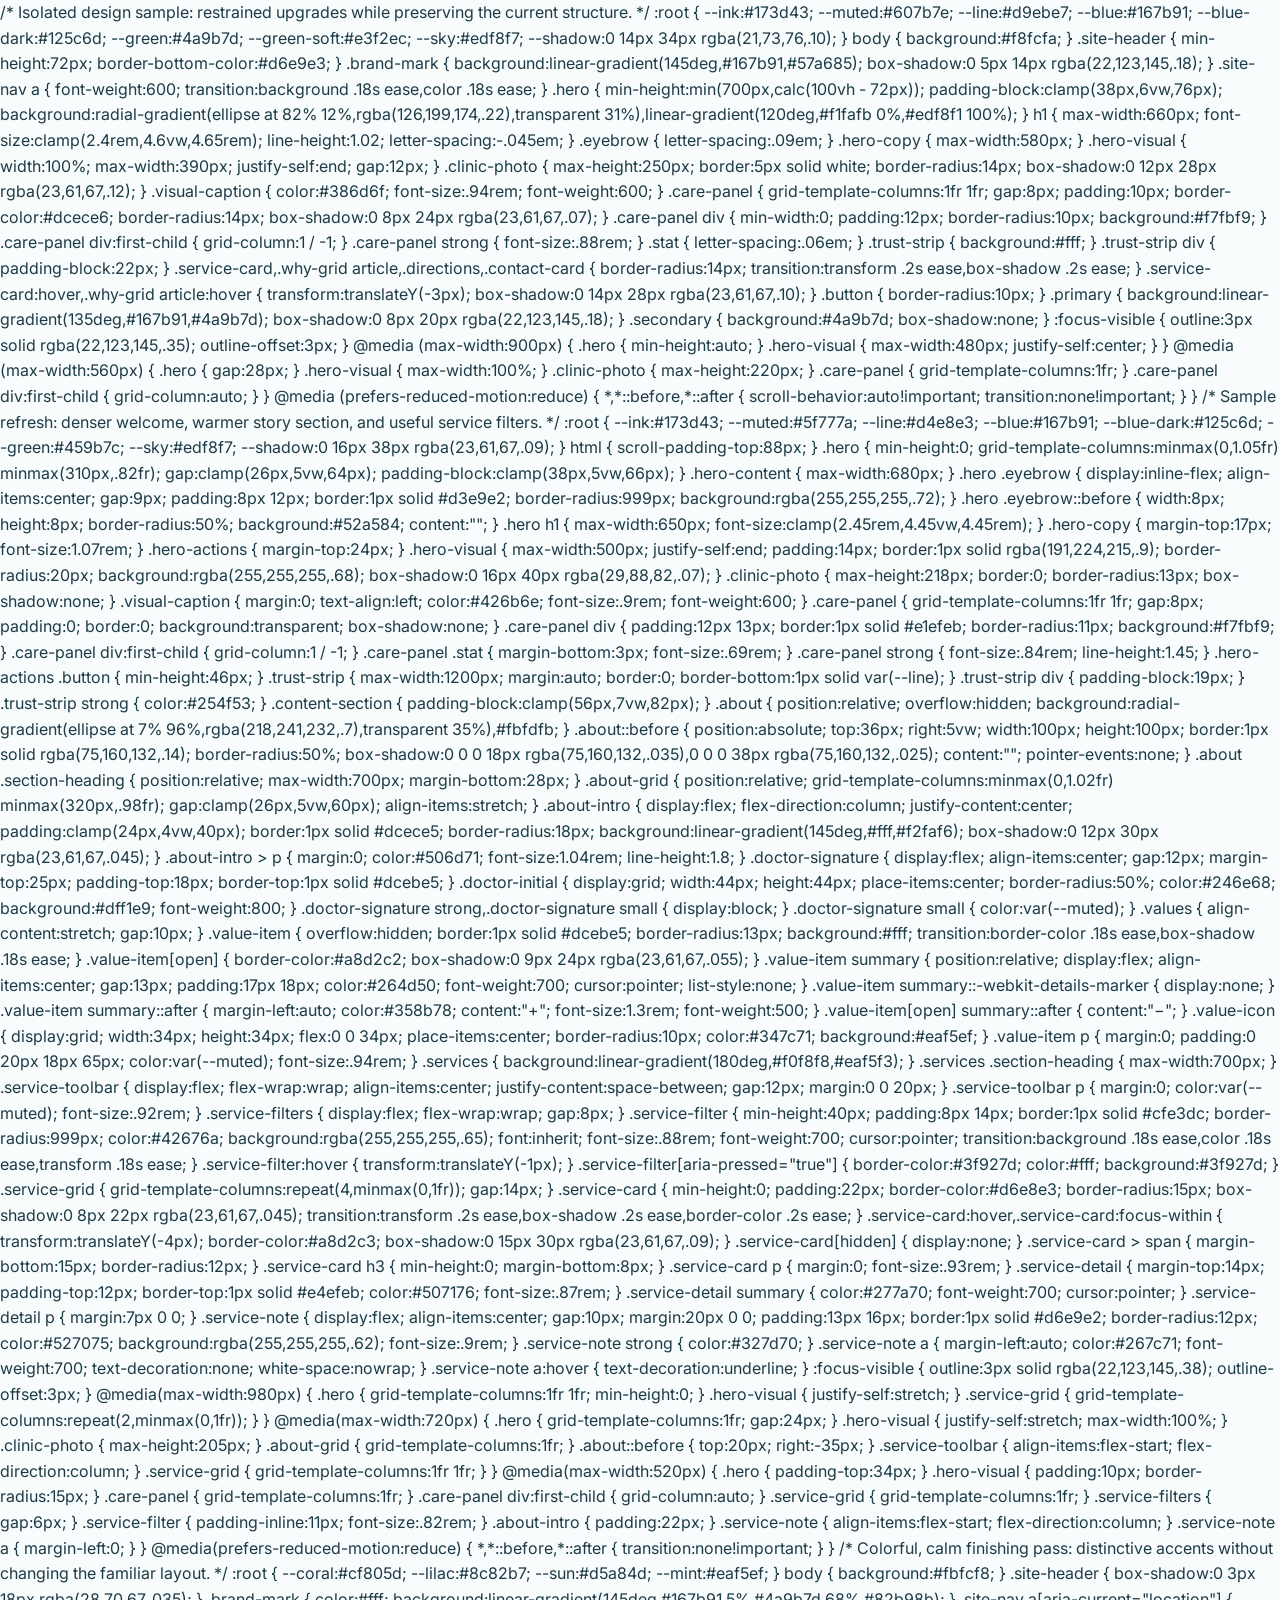
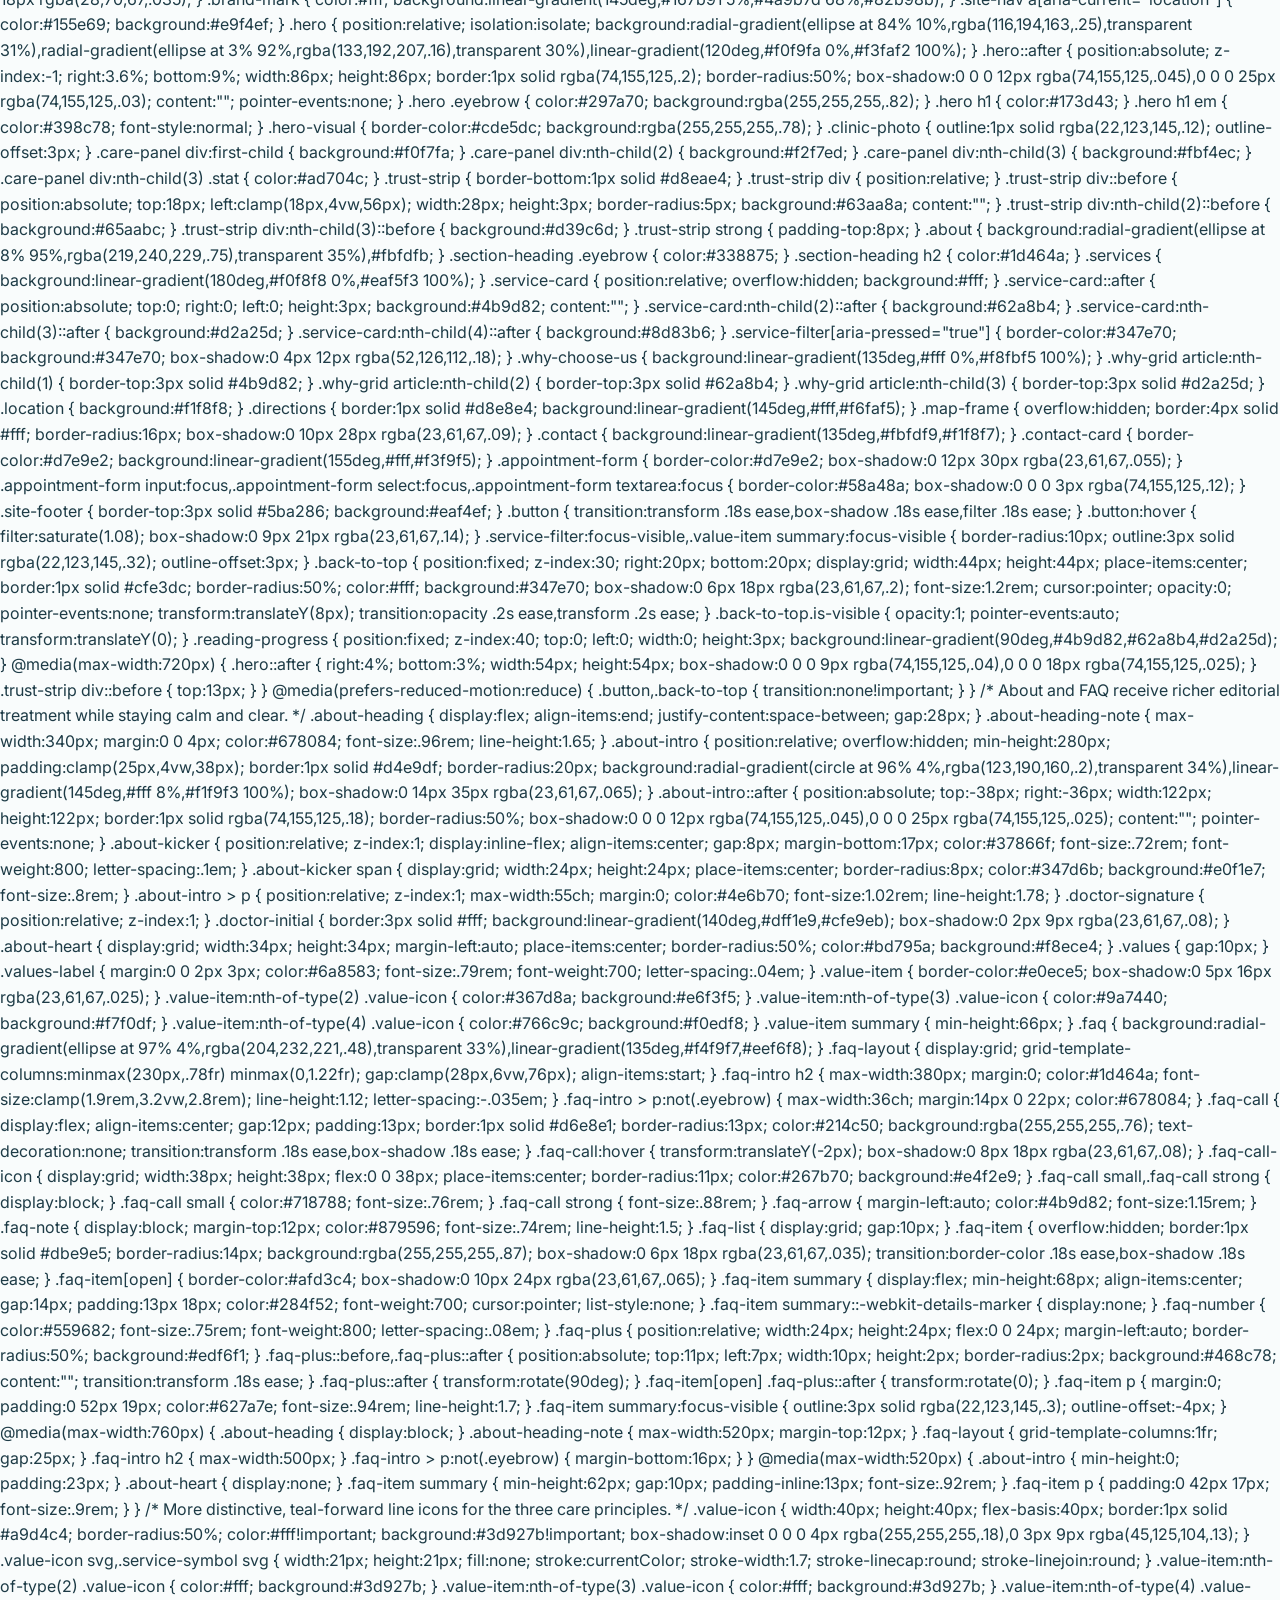
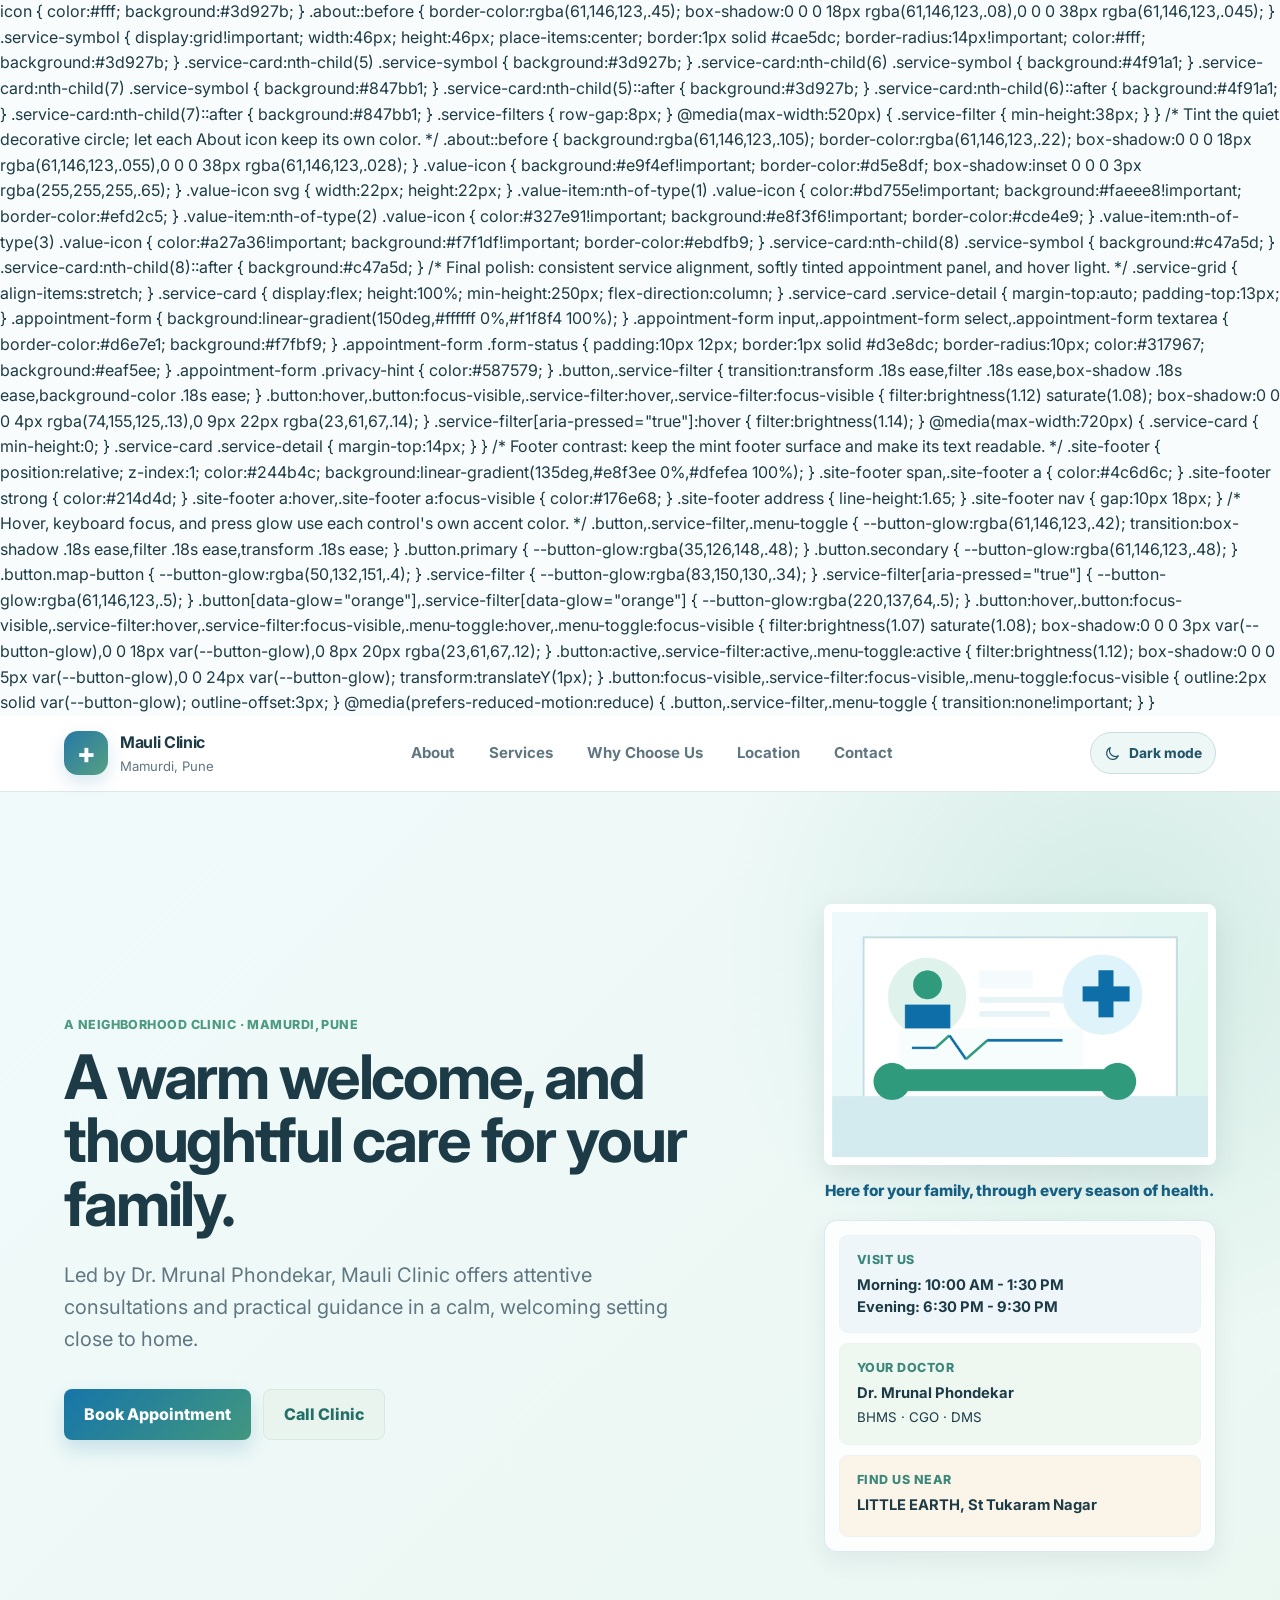
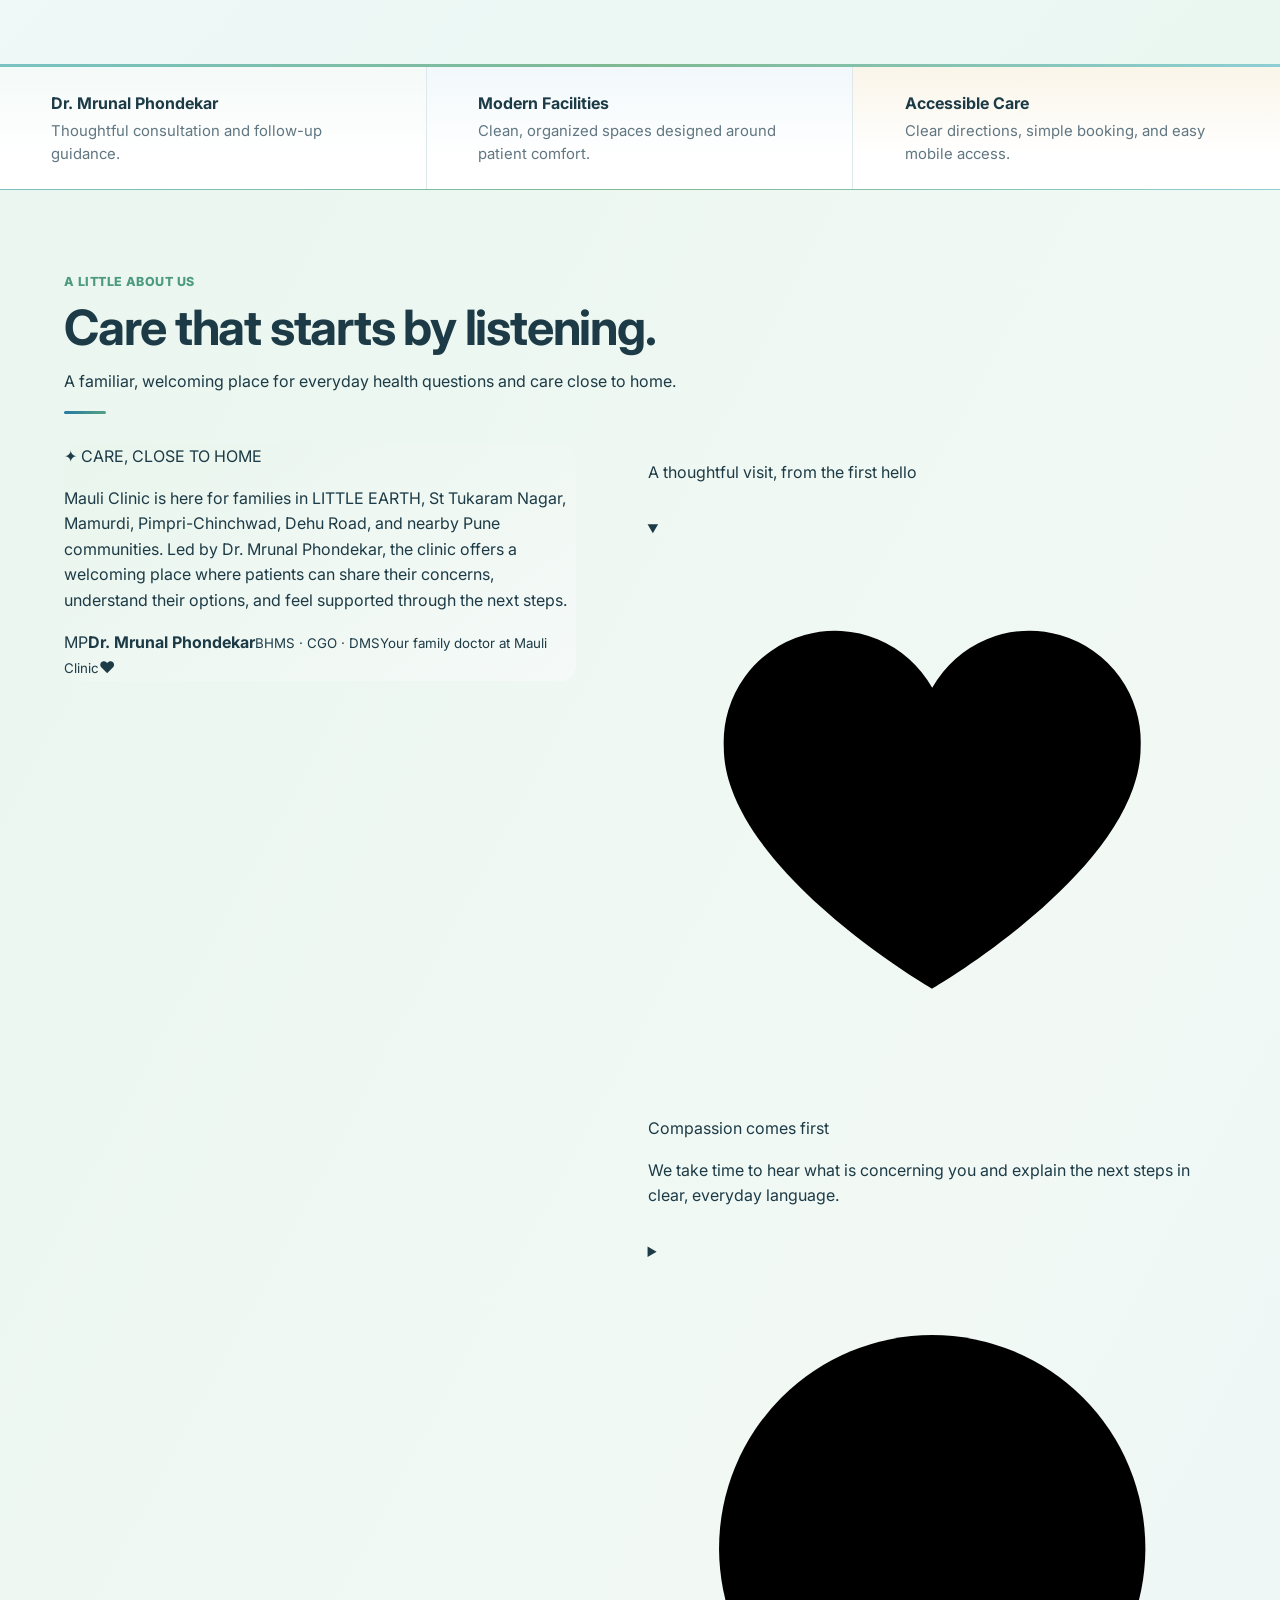
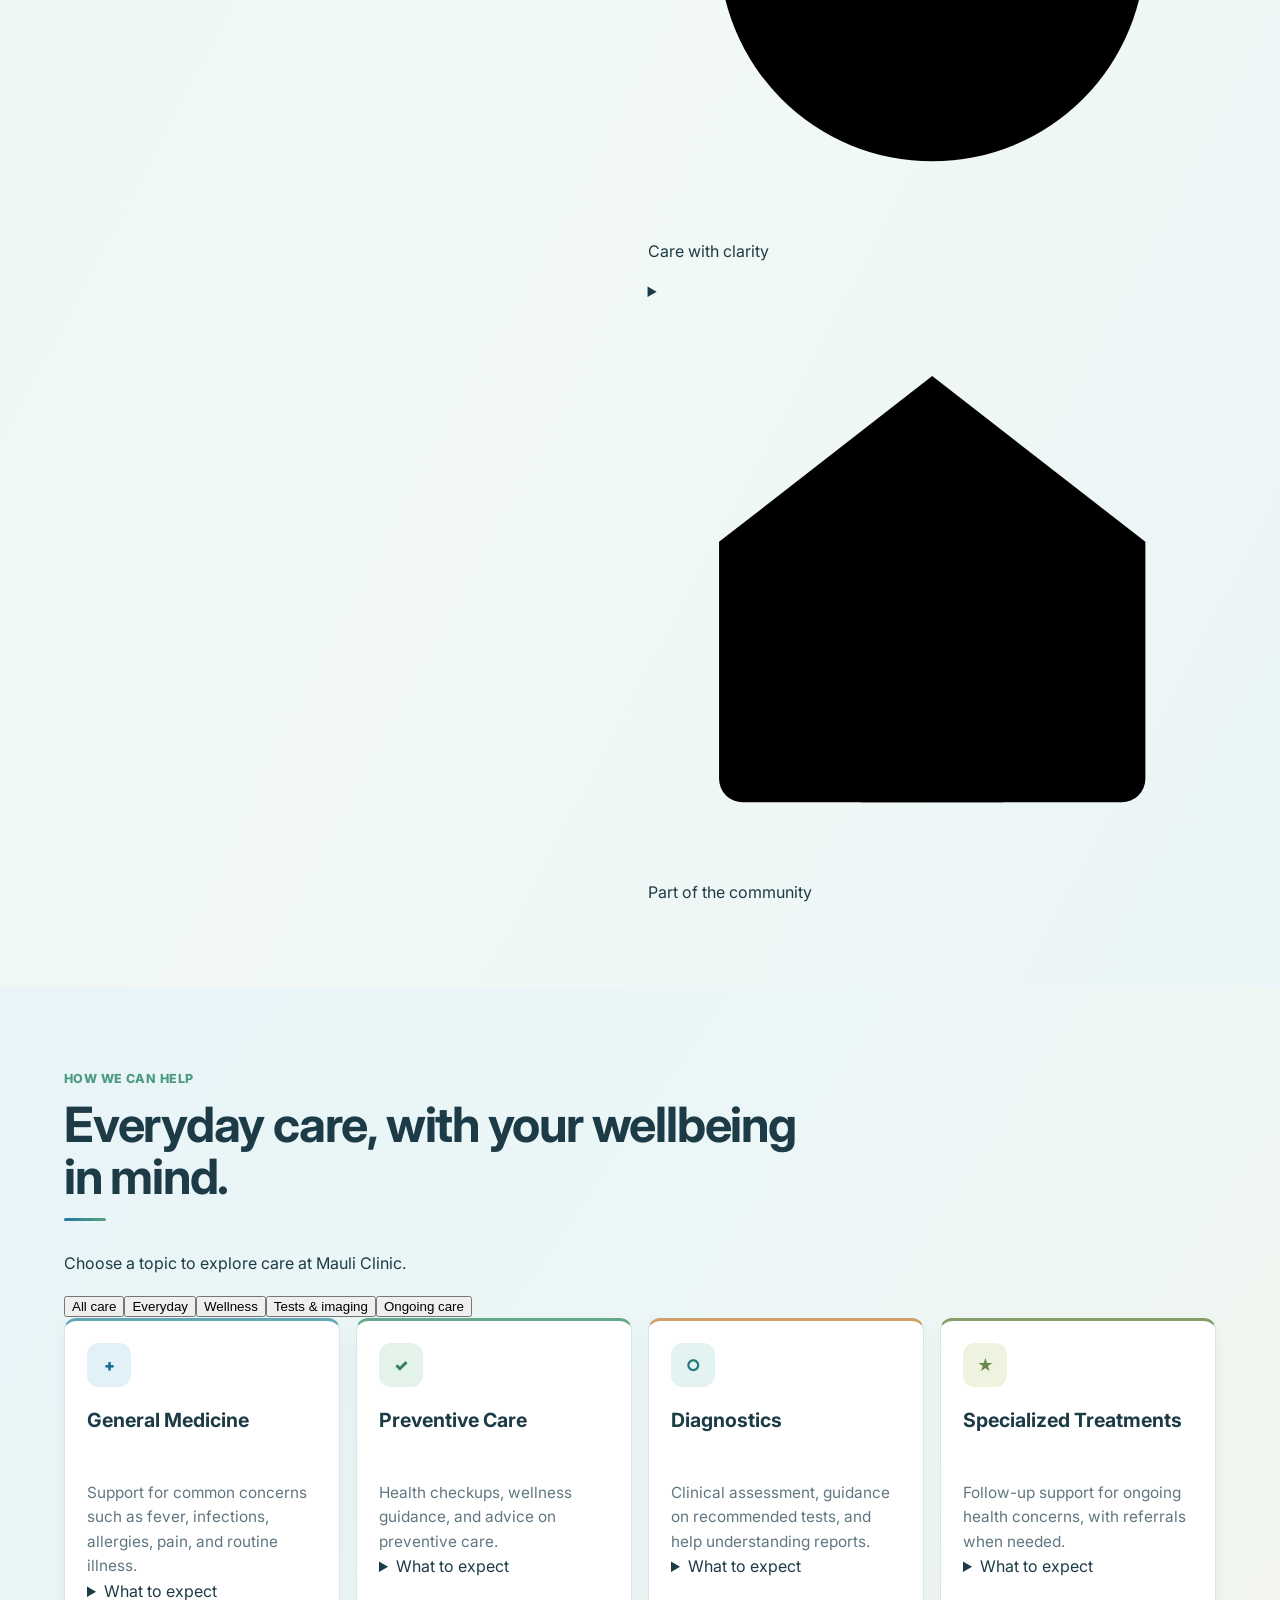
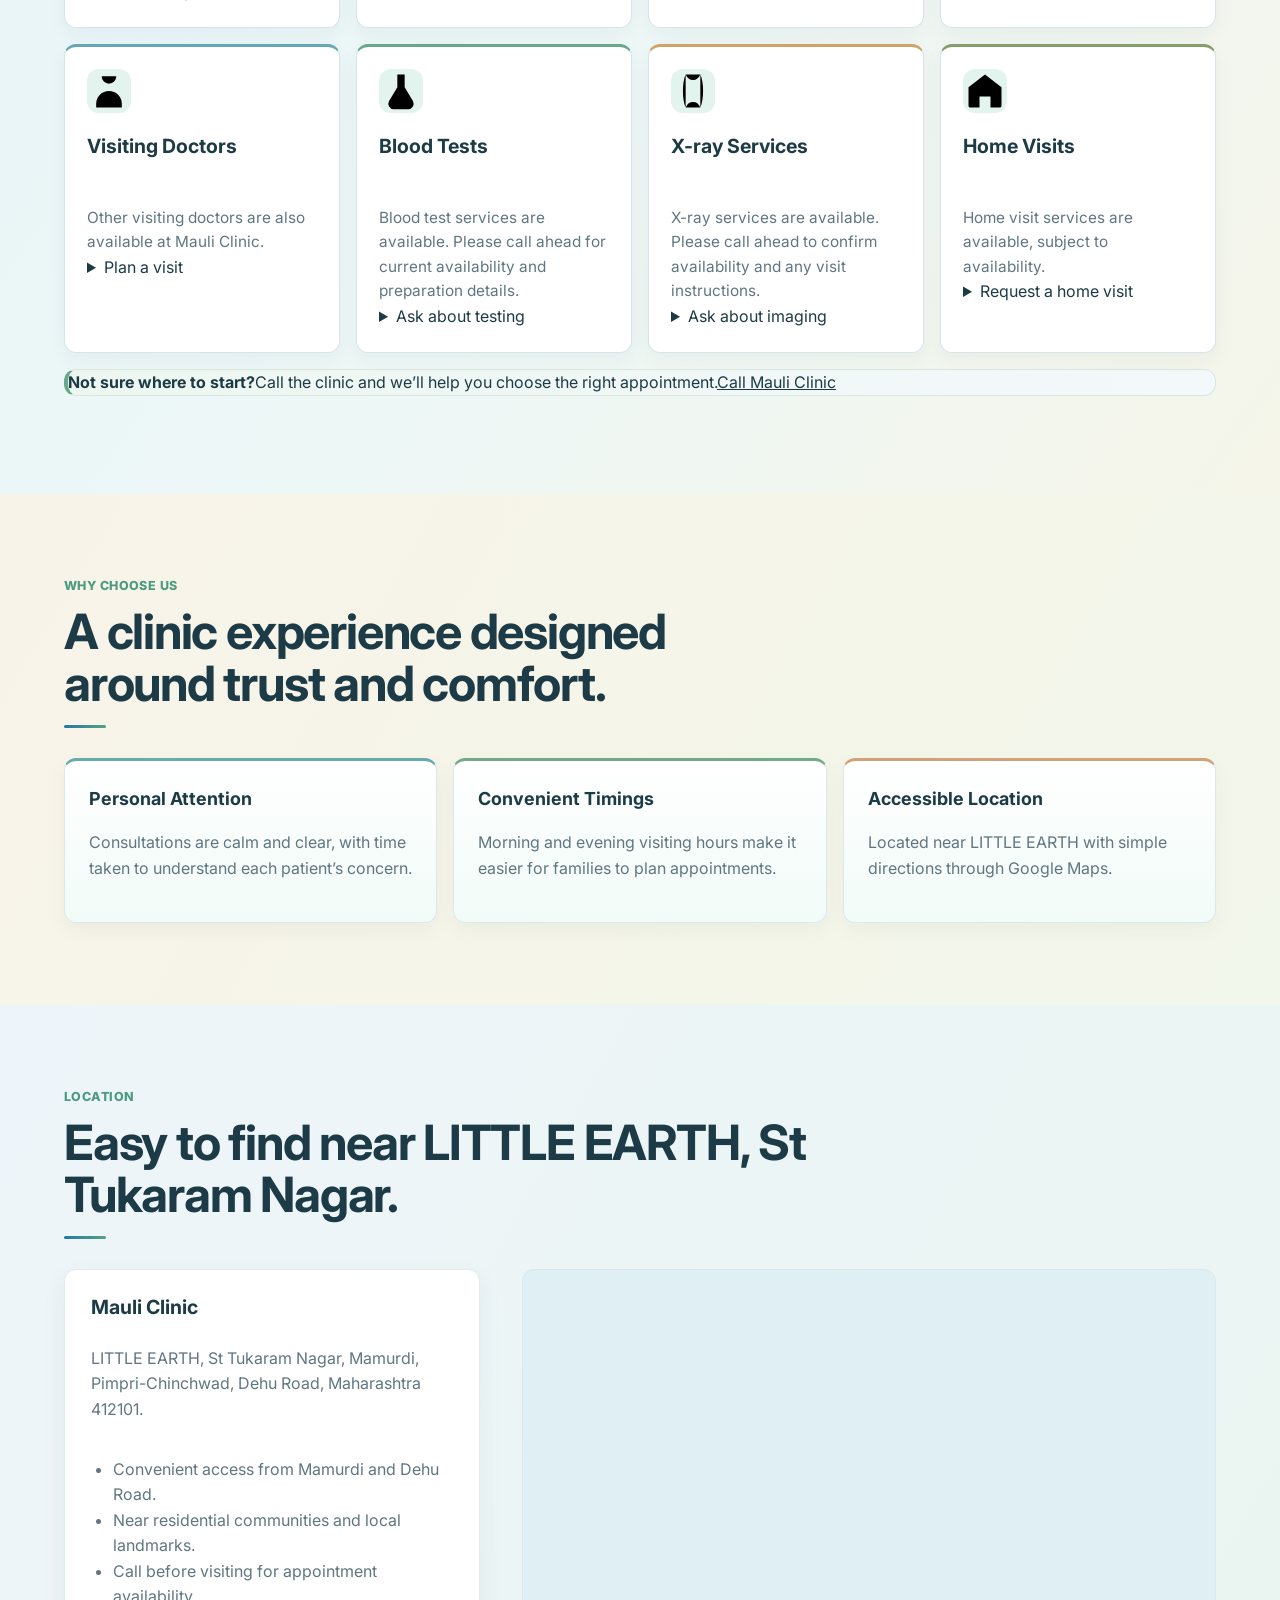
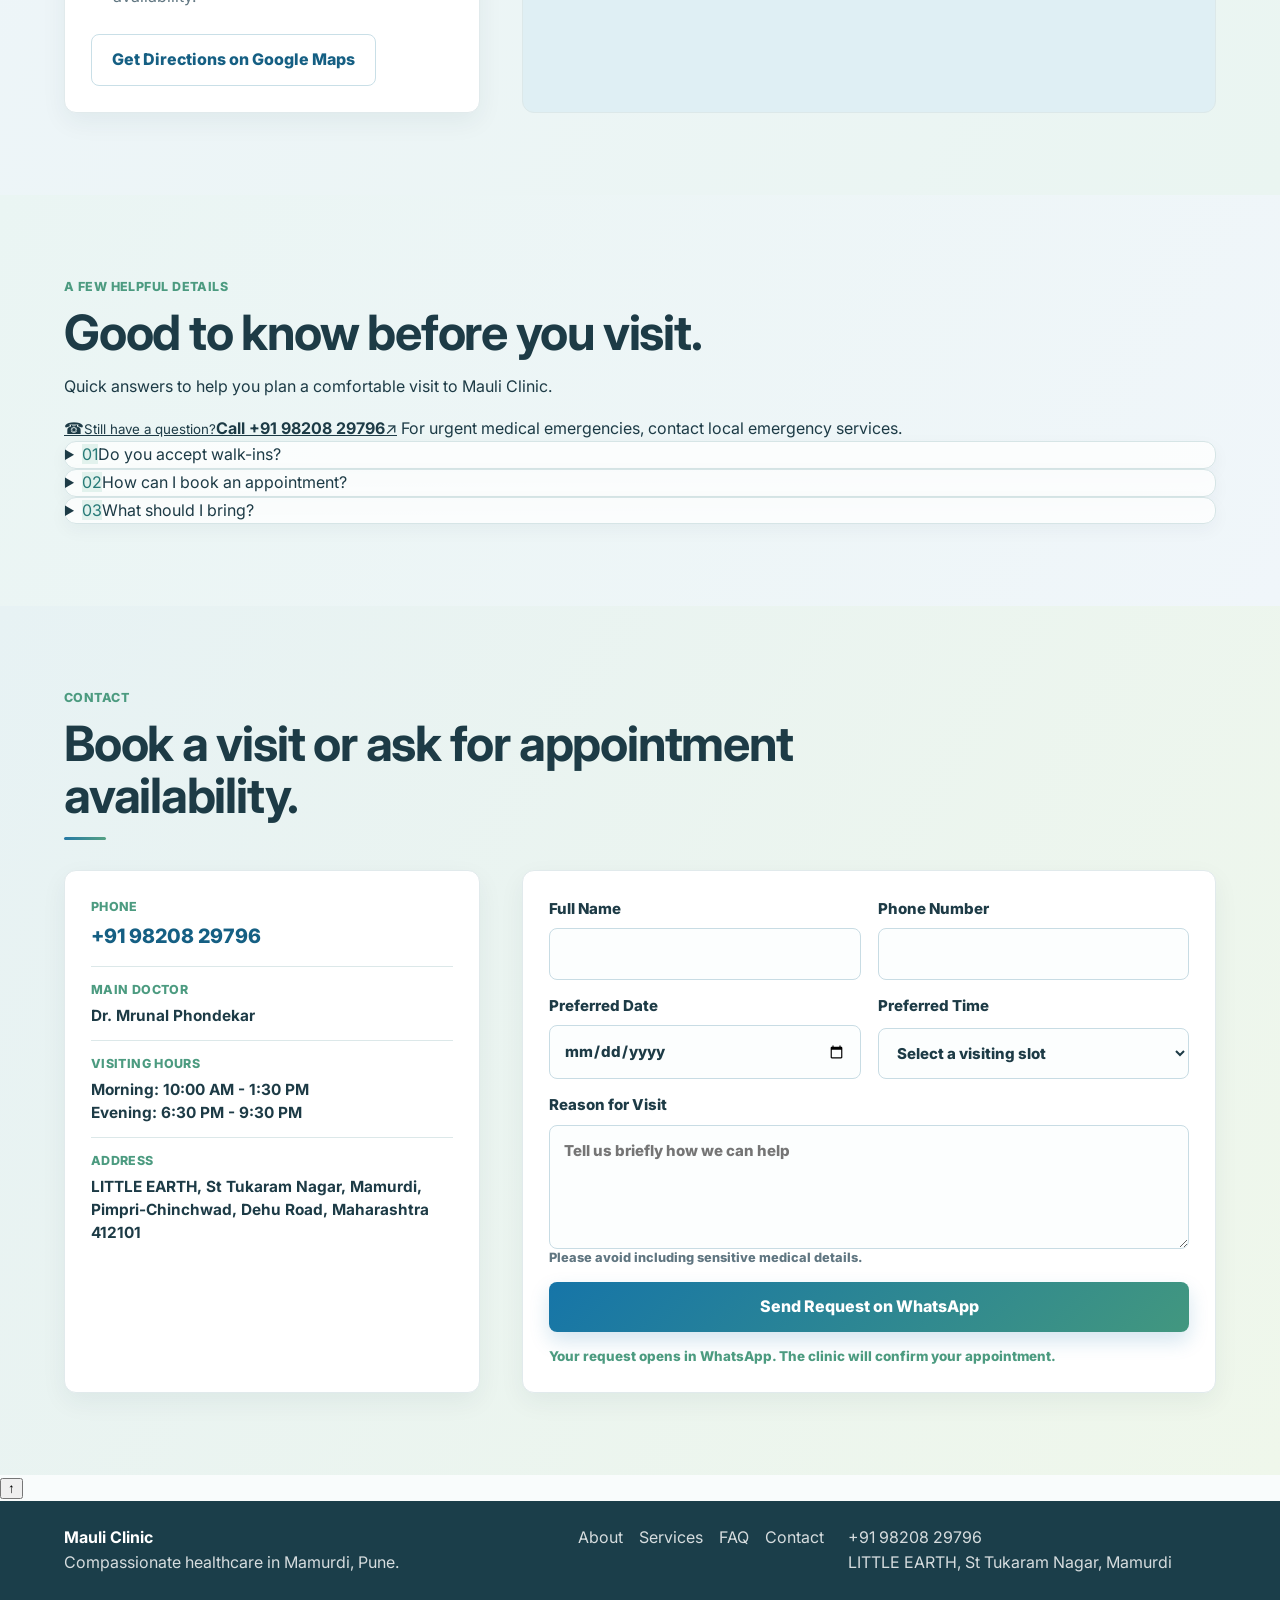
==== index.html @ 4e31693d "Update index.html" ====
<!DOCTYPE html>
<html lang="en">
  <head>
    <meta charset="UTF-8" />
    <meta name="viewport" content="width=device-width, initial-scale=1.0" />
    <title>Mauli Clinic | Mamurdi, Pune</title>
    <meta
      name="description"
      content="Mauli Clinic near LITTLE EARTH, St Tukaram Nagar, Mamurdi, Pimpri-Chinchwad, Dehu Road, Maharashtra 412101 offers compassionate general medicine, preventive care, diagnostics, and specialized treatments."
    />
    <link rel="preconnect" href="https://fonts.googleapis.com" />
    <link rel="preconnect" href="https://fonts.gstatic.com" crossorigin />
    <link
      href="https://fonts.googleapis.com/css2?family=Inter:wght@400;500;600;700;800&display=swap"
      rel="stylesheet"
    />
    
        <link rel="stylesheet" href="styles.css?v=3" />
      /* Isolated design sample: restrained upgrades while preserving the current structure. */
      :root { --ink:#173d43; --muted:#607b7e; --line:#d9ebe7; --blue:#167b91; --blue-dark:#125c6d; --green:#4a9b7d; --green-soft:#e3f2ec; --sky:#edf8f7; --shadow:0 14px 34px rgba(21,73,76,.10); }
      body { background:#f8fcfa; }
      .site-header { min-height:72px; border-bottom-color:#d6e9e3; }
      .brand-mark { background:linear-gradient(145deg,#167b91,#57a685); box-shadow:0 5px 14px rgba(22,123,145,.18); }
      .site-nav a { font-weight:600; transition:background .18s ease,color .18s ease; }
      .hero { min-height:min(700px,calc(100vh - 72px)); padding-block:clamp(38px,6vw,76px); background:radial-gradient(ellipse at 82% 12%,rgba(126,199,174,.22),transparent 31%),linear-gradient(120deg,#f1fafb 0%,#edf8f1 100%); }
      h1 { max-width:660px; font-size:clamp(2.4rem,4.6vw,4.65rem); line-height:1.02; letter-spacing:-.045em; }
      .eyebrow { letter-spacing:.09em; }
      .hero-copy { max-width:580px; }
      .hero-visual { width:100%; max-width:390px; justify-self:end; gap:12px; }
      .clinic-photo { max-height:250px; border:5px solid white; border-radius:14px; box-shadow:0 12px 28px rgba(23,61,67,.12); }
      .visual-caption { color:#386d6f; font-size:.94rem; font-weight:600; }
      .care-panel { grid-template-columns:1fr 1fr; gap:8px; padding:10px; border-color:#dcece6; border-radius:14px; box-shadow:0 8px 24px rgba(23,61,67,.07); }
      .care-panel div { min-width:0; padding:12px; border-radius:10px; background:#f7fbf9; }
      .care-panel div:first-child { grid-column:1 / -1; }
      .care-panel strong { font-size:.88rem; }
      .stat { letter-spacing:.06em; }
      .trust-strip { background:#fff; }
      .trust-strip div { padding-block:22px; }
      .service-card,.why-grid article,.directions,.contact-card { border-radius:14px; transition:transform .2s ease,box-shadow .2s ease; }
      .service-card:hover,.why-grid article:hover { transform:translateY(-3px); box-shadow:0 14px 28px rgba(23,61,67,.10); }
      .button { border-radius:10px; }
      .primary { background:linear-gradient(135deg,#167b91,#4a9b7d); box-shadow:0 8px 20px rgba(22,123,145,.18); }
      .secondary { background:#4a9b7d; box-shadow:none; }
      :focus-visible { outline:3px solid rgba(22,123,145,.35); outline-offset:3px; }
      @media (max-width:900px) { .hero { min-height:auto; } .hero-visual { max-width:480px; justify-self:center; } }
      @media (max-width:560px) { .hero { gap:28px; } .hero-visual { max-width:100%; } .clinic-photo { max-height:220px; } .care-panel { grid-template-columns:1fr; } .care-panel div:first-child { grid-column:auto; } }
      @media (prefers-reduced-motion:reduce) { *,*::before,*::after { scroll-behavior:auto!important; transition:none!important; } }

      /* Sample refresh: denser welcome, warmer story section, and useful service filters. */
      :root { --ink:#173d43; --muted:#5f777a; --line:#d4e8e3; --blue:#167b91; --blue-dark:#125c6d; --green:#459b7c; --sky:#edf8f7; --shadow:0 16px 38px rgba(23,61,67,.09); }
      html { scroll-padding-top:88px; }
      .hero { min-height:0; grid-template-columns:minmax(0,1.05fr) minmax(310px,.82fr); gap:clamp(26px,5vw,64px); padding-block:clamp(38px,5vw,66px); }
      .hero-content { max-width:680px; }
      .hero .eyebrow { display:inline-flex; align-items:center; gap:9px; padding:8px 12px; border:1px solid #d3e9e2; border-radius:999px; background:rgba(255,255,255,.72); }
      .hero .eyebrow::before { width:8px; height:8px; border-radius:50%; background:#52a584; content:""; }
      .hero h1 { max-width:650px; font-size:clamp(2.45rem,4.45vw,4.45rem); }
      .hero-copy { margin-top:17px; font-size:1.07rem; }
      .hero-actions { margin-top:24px; }
      .hero-visual { max-width:500px; justify-self:end; padding:14px; border:1px solid rgba(191,224,215,.9); border-radius:20px; background:rgba(255,255,255,.68); box-shadow:0 16px 40px rgba(29,88,82,.07); }
      .clinic-photo { max-height:218px; border:0; border-radius:13px; box-shadow:none; }
      .visual-caption { margin:0; text-align:left; color:#426b6e; font-size:.9rem; font-weight:600; }
      .care-panel { grid-template-columns:1fr 1fr; gap:8px; padding:0; border:0; background:transparent; box-shadow:none; }
      .care-panel div { padding:12px 13px; border:1px solid #e1efeb; border-radius:11px; background:#f7fbf9; }
      .care-panel div:first-child { grid-column:1 / -1; }
      .care-panel .stat { margin-bottom:3px; font-size:.69rem; }
      .care-panel strong { font-size:.84rem; line-height:1.45; }
      .hero-actions .button { min-height:46px; }
      .trust-strip { max-width:1200px; margin:auto; border:0; border-bottom:1px solid var(--line); }
      .trust-strip div { padding-block:19px; }
      .trust-strip strong { color:#254f53; }
      .content-section { padding-block:clamp(56px,7vw,82px); }
      .about { position:relative; overflow:hidden; background:radial-gradient(ellipse at 7% 96%,rgba(218,241,232,.7),transparent 35%),#fbfdfb; }
      .about::before { position:absolute; top:36px; right:5vw; width:100px; height:100px; border:1px solid rgba(75,160,132,.14); border-radius:50%; box-shadow:0 0 0 18px rgba(75,160,132,.035),0 0 0 38px rgba(75,160,132,.025); content:""; pointer-events:none; }
      .about .section-heading { position:relative; max-width:700px; margin-bottom:28px; }
      .about-grid { position:relative; grid-template-columns:minmax(0,1.02fr) minmax(320px,.98fr); gap:clamp(26px,5vw,60px); align-items:stretch; }
      .about-intro { display:flex; flex-direction:column; justify-content:center; padding:clamp(24px,4vw,40px); border:1px solid #dcece5; border-radius:18px; background:linear-gradient(145deg,#fff,#f2faf6); box-shadow:0 12px 30px rgba(23,61,67,.045); }
      .about-intro > p { margin:0; color:#506d71; font-size:1.04rem; line-height:1.8; }
      .doctor-signature { display:flex; align-items:center; gap:12px; margin-top:25px; padding-top:18px; border-top:1px solid #dcebe5; }
      .doctor-initial { display:grid; width:44px; height:44px; place-items:center; border-radius:50%; color:#246e68; background:#dff1e9; font-weight:800; }
      .doctor-signature strong,.doctor-signature small { display:block; }
      .doctor-signature small { color:var(--muted); }
      .values { align-content:stretch; gap:10px; }
      .value-item { overflow:hidden; border:1px solid #dcebe5; border-radius:13px; background:#fff; transition:border-color .18s ease,box-shadow .18s ease; }
      .value-item[open] { border-color:#a8d2c2; box-shadow:0 9px 24px rgba(23,61,67,.055); }
      .value-item summary { position:relative; display:flex; align-items:center; gap:13px; padding:17px 18px; color:#264d50; font-weight:700; cursor:pointer; list-style:none; }
      .value-item summary::-webkit-details-marker { display:none; }
      .value-item summary::after { margin-left:auto; color:#358b78; content:"+"; font-size:1.3rem; font-weight:500; }
      .value-item[open] summary::after { content:"−"; }
      .value-icon { display:grid; width:34px; height:34px; flex:0 0 34px; place-items:center; border-radius:10px; color:#347c71; background:#eaf5ef; }
      .value-item p { margin:0; padding:0 20px 18px 65px; color:var(--muted); font-size:.94rem; }
      .services { background:linear-gradient(180deg,#f0f8f8,#eaf5f3); }
      .services .section-heading { max-width:700px; }
      .service-toolbar { display:flex; flex-wrap:wrap; align-items:center; justify-content:space-between; gap:12px; margin:0 0 20px; }
      .service-toolbar p { margin:0; color:var(--muted); font-size:.92rem; }
      .service-filters { display:flex; flex-wrap:wrap; gap:8px; }
      .service-filter { min-height:40px; padding:8px 14px; border:1px solid #cfe3dc; border-radius:999px; color:#42676a; background:rgba(255,255,255,.65); font:inherit; font-size:.88rem; font-weight:700; cursor:pointer; transition:background .18s ease,color .18s ease,transform .18s ease; }
      .service-filter:hover { transform:translateY(-1px); }
      .service-filter[aria-pressed="true"] { border-color:#3f927d; color:#fff; background:#3f927d; }
      .service-grid { grid-template-columns:repeat(4,minmax(0,1fr)); gap:14px; }
      .service-card { min-height:0; padding:22px; border-color:#d6e8e3; border-radius:15px; box-shadow:0 8px 22px rgba(23,61,67,.045); transition:transform .2s ease,box-shadow .2s ease,border-color .2s ease; }
      .service-card:hover,.service-card:focus-within { transform:translateY(-4px); border-color:#a8d2c3; box-shadow:0 15px 30px rgba(23,61,67,.09); }
      .service-card[hidden] { display:none; }
      .service-card > span { margin-bottom:15px; border-radius:12px; }
      .service-card h3 { min-height:0; margin-bottom:8px; }
      .service-card p { margin:0; font-size:.93rem; }
      .service-detail { margin-top:14px; padding-top:12px; border-top:1px solid #e4efeb; color:#507176; font-size:.87rem; }
      .service-detail summary { color:#277a70; font-weight:700; cursor:pointer; }
      .service-detail p { margin:7px 0 0; }
      .service-note { display:flex; align-items:center; gap:10px; margin:20px 0 0; padding:13px 16px; border:1px solid #d6e9e2; border-radius:12px; color:#527075; background:rgba(255,255,255,.62); font-size:.9rem; }
      .service-note strong { color:#327d70; }
      .service-note a { margin-left:auto; color:#267c71; font-weight:700; text-decoration:none; white-space:nowrap; }
      .service-note a:hover { text-decoration:underline; }
      :focus-visible { outline:3px solid rgba(22,123,145,.38); outline-offset:3px; }
      @media(max-width:980px) { .hero { grid-template-columns:1fr 1fr; min-height:0; } .hero-visual { justify-self:stretch; } .service-grid { grid-template-columns:repeat(2,minmax(0,1fr)); } }
      @media(max-width:720px) { .hero { grid-template-columns:1fr; gap:24px; } .hero-visual { justify-self:stretch; max-width:100%; } .clinic-photo { max-height:205px; } .about-grid { grid-template-columns:1fr; } .about::before { top:20px; right:-35px; } .service-toolbar { align-items:flex-start; flex-direction:column; } .service-grid { grid-template-columns:1fr 1fr; } }
      @media(max-width:520px) { .hero { padding-top:34px; } .hero-visual { padding:10px; border-radius:15px; } .care-panel { grid-template-columns:1fr; } .care-panel div:first-child { grid-column:auto; } .service-grid { grid-template-columns:1fr; } .service-filters { gap:6px; } .service-filter { padding-inline:11px; font-size:.82rem; } .about-intro { padding:22px; } .service-note { align-items:flex-start; flex-direction:column; } .service-note a { margin-left:0; } }
      @media(prefers-reduced-motion:reduce) { *,*::before,*::after { transition:none!important; } }
      /* Colorful, calm finishing pass: distinctive accents without changing the familiar layout. */
      :root { --coral:#cf805d; --lilac:#8c82b7; --sun:#d5a84d; --mint:#eaf5ef; }
      body { background:#fbfcf8; }
      .site-header { box-shadow:0 3px 18px rgba(28,70,67,.035); }
      .brand-mark { color:#fff; background:linear-gradient(145deg,#167b91 5%,#4a9b7d 68%,#82b98b); }
      .site-nav a[aria-current="location"] { color:#155e69; background:#e9f4ef; }
      .hero { position:relative; isolation:isolate; background:radial-gradient(ellipse at 84% 10%,rgba(116,194,163,.25),transparent 31%),radial-gradient(ellipse at 3% 92%,rgba(133,192,207,.16),transparent 30%),linear-gradient(120deg,#f0f9fa 0%,#f3faf2 100%); }
      .hero::after { position:absolute; z-index:-1; right:3.6%; bottom:9%; width:86px; height:86px; border:1px solid rgba(74,155,125,.2); border-radius:50%; box-shadow:0 0 0 12px rgba(74,155,125,.045),0 0 0 25px rgba(74,155,125,.03); content:""; pointer-events:none; }
      .hero .eyebrow { color:#297a70; background:rgba(255,255,255,.82); }
      .hero h1 { color:#173d43; }
      .hero h1 em { color:#398c78; font-style:normal; }
      .hero-visual { border-color:#cde5dc; background:rgba(255,255,255,.78); }
      .clinic-photo { outline:1px solid rgba(22,123,145,.12); outline-offset:3px; }
      .care-panel div:first-child { background:#f0f7fa; }
      .care-panel div:nth-child(2) { background:#f2f7ed; }
      .care-panel div:nth-child(3) { background:#fbf4ec; }
      .care-panel div:nth-child(3) .stat { color:#ad704c; }
      .trust-strip { border-bottom:1px solid #d8eae4; }
      .trust-strip div { position:relative; }
      .trust-strip div::before { position:absolute; top:18px; left:clamp(18px,4vw,56px); width:28px; height:3px; border-radius:5px; background:#63aa8a; content:""; }
      .trust-strip div:nth-child(2)::before { background:#65aabc; }
      .trust-strip div:nth-child(3)::before { background:#d39c6d; }
      .trust-strip strong { padding-top:8px; }
      .about { background:radial-gradient(ellipse at 8% 95%,rgba(219,240,229,.75),transparent 35%),#fbfdfb; }
      .section-heading .eyebrow { color:#338875; }
      .section-heading h2 { color:#1d464a; }
      .services { background:linear-gradient(180deg,#f0f8f8 0%,#eaf5f3 100%); }
      .service-card { position:relative; overflow:hidden; background:#fff; }
      .service-card::after { position:absolute; top:0; right:0; left:0; height:3px; background:#4b9d82; content:""; }
      .service-card:nth-child(2)::after { background:#62a8b4; }
      .service-card:nth-child(3)::after { background:#d2a25d; }
      .service-card:nth-child(4)::after { background:#8d83b6; }
      .service-filter[aria-pressed="true"] { border-color:#347e70; background:#347e70; box-shadow:0 4px 12px rgba(52,126,112,.18); }
      .why-choose-us { background:linear-gradient(135deg,#fff 0%,#f8fbf5 100%); }
      .why-grid article:nth-child(1) { border-top:3px solid #4b9d82; }
      .why-grid article:nth-child(2) { border-top:3px solid #62a8b4; }
      .why-grid article:nth-child(3) { border-top:3px solid #d2a25d; }
      .location { background:#f1f8f8; }
      .directions { border:1px solid #d8e8e4; background:linear-gradient(145deg,#fff,#f6faf5); }
      .map-frame { overflow:hidden; border:4px solid #fff; border-radius:16px; box-shadow:0 10px 28px rgba(23,61,67,.09); }
      .contact { background:linear-gradient(135deg,#fbfdf9,#f1f8f7); }
      .contact-card { border-color:#d7e9e2; background:linear-gradient(155deg,#fff,#f3f9f5); }
      .appointment-form { border-color:#d7e9e2; box-shadow:0 12px 30px rgba(23,61,67,.055); }
      .appointment-form input:focus,.appointment-form select:focus,.appointment-form textarea:focus { border-color:#58a48a; box-shadow:0 0 0 3px rgba(74,155,125,.12); }
      .site-footer { border-top:3px solid #5ba286; background:#eaf4ef; }
      .button { transition:transform .18s ease,box-shadow .18s ease,filter .18s ease; }
      .button:hover { filter:saturate(1.08); box-shadow:0 9px 21px rgba(23,61,67,.14); }
      .service-filter:focus-visible,.value-item summary:focus-visible { border-radius:10px; outline:3px solid rgba(22,123,145,.32); outline-offset:3px; }
      .back-to-top { position:fixed; z-index:30; right:20px; bottom:20px; display:grid; width:44px; height:44px; place-items:center; border:1px solid #cfe3dc; border-radius:50%; color:#fff; background:#347e70; box-shadow:0 6px 18px rgba(23,61,67,.2); font-size:1.2rem; cursor:pointer; opacity:0; pointer-events:none; transform:translateY(8px); transition:opacity .2s ease,transform .2s ease; }
      .back-to-top.is-visible { opacity:1; pointer-events:auto; transform:translateY(0); }
      .reading-progress { position:fixed; z-index:40; top:0; left:0; width:0; height:3px; background:linear-gradient(90deg,#4b9d82,#62a8b4,#d2a25d); }
      @media(max-width:720px) { .hero::after { right:4%; bottom:3%; width:54px; height:54px; box-shadow:0 0 0 9px rgba(74,155,125,.04),0 0 0 18px rgba(74,155,125,.025); } .trust-strip div::before { top:13px; } }
      @media(prefers-reduced-motion:reduce) { .button,.back-to-top { transition:none!important; } }
      /* About and FAQ receive richer editorial treatment while staying calm and clear. */
      .about-heading { display:flex; align-items:end; justify-content:space-between; gap:28px; }
      .about-heading-note { max-width:340px; margin:0 0 4px; color:#678084; font-size:.96rem; line-height:1.65; }
      .about-intro { position:relative; overflow:hidden; min-height:280px; padding:clamp(25px,4vw,38px); border:1px solid #d4e9df; border-radius:20px; background:radial-gradient(circle at 96% 4%,rgba(123,190,160,.2),transparent 34%),linear-gradient(145deg,#fff 8%,#f1f9f3 100%); box-shadow:0 14px 35px rgba(23,61,67,.065); }
      .about-intro::after { position:absolute; top:-38px; right:-36px; width:122px; height:122px; border:1px solid rgba(74,155,125,.18); border-radius:50%; box-shadow:0 0 0 12px rgba(74,155,125,.045),0 0 0 25px rgba(74,155,125,.025); content:""; pointer-events:none; }
      .about-kicker { position:relative; z-index:1; display:inline-flex; align-items:center; gap:8px; margin-bottom:17px; color:#37866f; font-size:.72rem; font-weight:800; letter-spacing:.1em; }
      .about-kicker span { display:grid; width:24px; height:24px; place-items:center; border-radius:8px; color:#347d6b; background:#e0f1e7; font-size:.8rem; }
      .about-intro > p { position:relative; z-index:1; max-width:55ch; margin:0; color:#4e6b70; font-size:1.02rem; line-height:1.78; }
      .doctor-signature { position:relative; z-index:1; }
      .doctor-initial { border:3px solid #fff; background:linear-gradient(140deg,#dff1e9,#cfe9eb); box-shadow:0 2px 9px rgba(23,61,67,.08); }
      .about-heart { display:grid; width:34px; height:34px; margin-left:auto; place-items:center; border-radius:50%; color:#bd795a; background:#f8ece4; }
      .values { gap:10px; }
      .values-label { margin:0 0 2px 3px; color:#6a8583; font-size:.79rem; font-weight:700; letter-spacing:.04em; }
      .value-item { border-color:#e0ece5; box-shadow:0 5px 16px rgba(23,61,67,.025); }
      .value-item:nth-of-type(2) .value-icon { color:#367d8a; background:#e6f3f5; }
      .value-item:nth-of-type(3) .value-icon { color:#9a7440; background:#f7f0df; }
      .value-item:nth-of-type(4) .value-icon { color:#766c9c; background:#f0edf8; }
      .value-item summary { min-height:66px; }
      .faq { background:radial-gradient(ellipse at 97% 4%,rgba(204,232,221,.48),transparent 33%),linear-gradient(135deg,#f4f9f7,#eef6f8); }
      .faq-layout { display:grid; grid-template-columns:minmax(230px,.78fr) minmax(0,1.22fr); gap:clamp(28px,6vw,76px); align-items:start; }
      .faq-intro h2 { max-width:380px; margin:0; color:#1d464a; font-size:clamp(1.9rem,3.2vw,2.8rem); line-height:1.12; letter-spacing:-.035em; }
      .faq-intro > p:not(.eyebrow) { max-width:36ch; margin:14px 0 22px; color:#678084; }
      .faq-call { display:flex; align-items:center; gap:12px; padding:13px; border:1px solid #d6e8e1; border-radius:13px; color:#214c50; background:rgba(255,255,255,.76); text-decoration:none; transition:transform .18s ease,box-shadow .18s ease; }
      .faq-call:hover { transform:translateY(-2px); box-shadow:0 8px 18px rgba(23,61,67,.08); }
      .faq-call-icon { display:grid; width:38px; height:38px; flex:0 0 38px; place-items:center; border-radius:11px; color:#267b70; background:#e4f2e9; }
      .faq-call small,.faq-call strong { display:block; }
      .faq-call small { color:#718788; font-size:.76rem; }
      .faq-call strong { font-size:.88rem; }
      .faq-arrow { margin-left:auto; color:#4b9d82; font-size:1.15rem; }
      .faq-note { display:block; margin-top:12px; color:#879596; font-size:.74rem; line-height:1.5; }
      .faq-list { display:grid; gap:10px; }
      .faq-item { overflow:hidden; border:1px solid #dbe9e5; border-radius:14px; background:rgba(255,255,255,.87); box-shadow:0 6px 18px rgba(23,61,67,.035); transition:border-color .18s ease,box-shadow .18s ease; }
      .faq-item[open] { border-color:#afd3c4; box-shadow:0 10px 24px rgba(23,61,67,.065); }
      .faq-item summary { display:flex; min-height:68px; align-items:center; gap:14px; padding:13px 18px; color:#284f52; font-weight:700; cursor:pointer; list-style:none; }
      .faq-item summary::-webkit-details-marker { display:none; }
      .faq-number { color:#559682; font-size:.75rem; font-weight:800; letter-spacing:.08em; }
      .faq-plus { position:relative; width:24px; height:24px; flex:0 0 24px; margin-left:auto; border-radius:50%; background:#edf6f1; }
      .faq-plus::before,.faq-plus::after { position:absolute; top:11px; left:7px; width:10px; height:2px; border-radius:2px; background:#468c78; content:""; transition:transform .18s ease; }
      .faq-plus::after { transform:rotate(90deg); }
      .faq-item[open] .faq-plus::after { transform:rotate(0); }
      .faq-item p { margin:0; padding:0 52px 19px; color:#627a7e; font-size:.94rem; line-height:1.7; }
      .faq-item summary:focus-visible { outline:3px solid rgba(22,123,145,.3); outline-offset:-4px; }
      @media(max-width:760px) { .about-heading { display:block; } .about-heading-note { max-width:520px; margin-top:12px; } .faq-layout { grid-template-columns:1fr; gap:25px; } .faq-intro h2 { max-width:500px; } .faq-intro > p:not(.eyebrow) { margin-bottom:16px; } }
      @media(max-width:520px) { .about-intro { min-height:0; padding:23px; } .about-heart { display:none; } .faq-item summary { min-height:62px; gap:10px; padding-inline:13px; font-size:.92rem; } .faq-item p { padding:0 42px 17px; font-size:.9rem; } }
      /* More distinctive, teal-forward line icons for the three care principles. */
      .value-icon { width:40px; height:40px; flex-basis:40px; border:1px solid #a9d4c4; border-radius:50%; color:#fff!important; background:#3d927b!important; box-shadow:inset 0 0 0 4px rgba(255,255,255,.18),0 3px 9px rgba(45,125,104,.13); }
      .value-icon svg,.service-symbol svg { width:21px; height:21px; fill:none; stroke:currentColor; stroke-width:1.7; stroke-linecap:round; stroke-linejoin:round; }
      .value-item:nth-of-type(2) .value-icon { color:#fff; background:#3d927b; }
      .value-item:nth-of-type(3) .value-icon { color:#fff; background:#3d927b; }
      .value-item:nth-of-type(4) .value-icon { color:#fff; background:#3d927b; }
      .about::before { border-color:rgba(61,146,123,.45); box-shadow:0 0 0 18px rgba(61,146,123,.08),0 0 0 38px rgba(61,146,123,.045); }
      .service-symbol { display:grid!important; width:46px; height:46px; place-items:center; border:1px solid #cae5dc; border-radius:14px!important; color:#fff; background:#3d927b; }
      .service-card:nth-child(5) .service-symbol { background:#3d927b; }
      .service-card:nth-child(6) .service-symbol { background:#4f91a1; }
      .service-card:nth-child(7) .service-symbol { background:#847bb1; }
      .service-card:nth-child(5)::after { background:#3d927b; }
      .service-card:nth-child(6)::after { background:#4f91a1; }
      .service-card:nth-child(7)::after { background:#847bb1; }
      .service-filters { row-gap:8px; }
      @media(max-width:520px) { .service-filter { min-height:38px; } }
      /* Tint the quiet decorative circle; let each About icon keep its own color. */
      .about::before { background:rgba(61,146,123,.105); border-color:rgba(61,146,123,.22); box-shadow:0 0 0 18px rgba(61,146,123,.055),0 0 0 38px rgba(61,146,123,.028); }
      .value-icon { background:#e9f4ef!important; border-color:#d5e8df; box-shadow:inset 0 0 0 3px rgba(255,255,255,.65); }
      .value-icon svg { width:22px; height:22px; }
      .value-item:nth-of-type(1) .value-icon { color:#bd755e!important; background:#faeee8!important; border-color:#efd2c5; }
      .value-item:nth-of-type(2) .value-icon { color:#327e91!important; background:#e8f3f6!important; border-color:#cde4e9; }
      .value-item:nth-of-type(3) .value-icon { color:#a27a36!important; background:#f7f1df!important; border-color:#ebdfb9; }
      .service-card:nth-child(8) .service-symbol { background:#c47a5d; }
      .service-card:nth-child(8)::after { background:#c47a5d; }
      /* Final polish: consistent service alignment, softly tinted appointment panel, and hover light. */
      .service-grid { align-items:stretch; }
      .service-card { display:flex; height:100%; min-height:250px; flex-direction:column; }
      .service-card .service-detail { margin-top:auto; padding-top:13px; }
      .appointment-form { background:linear-gradient(150deg,#ffffff 0%,#f1f8f4 100%); }
      .appointment-form input,.appointment-form select,.appointment-form textarea { border-color:#d6e7e1; background:#f7fbf9; }
      .appointment-form .form-status { padding:10px 12px; border:1px solid #d3e8dc; border-radius:10px; color:#317967; background:#eaf5ee; }
      .appointment-form .privacy-hint { color:#587579; }
      .button,.service-filter { transition:transform .18s ease,filter .18s ease,box-shadow .18s ease,background-color .18s ease; }
      .button:hover,.button:focus-visible,.service-filter:hover,.service-filter:focus-visible { filter:brightness(1.12) saturate(1.08); box-shadow:0 0 0 4px rgba(74,155,125,.13),0 9px 22px rgba(23,61,67,.14); }
      .service-filter[aria-pressed="true"]:hover { filter:brightness(1.14); }
      @media(max-width:720px) { .service-card { min-height:0; } .service-card .service-detail { margin-top:14px; } }
      /* Footer contrast: keep the mint footer surface and make its text readable. */
      .site-footer { position:relative; z-index:1; color:#244b4c; background:linear-gradient(135deg,#e8f3ee 0%,#dfefea 100%); }
      .site-footer span,.site-footer a { color:#4c6d6c; }
      .site-footer strong { color:#214d4d; }
      .site-footer a:hover,.site-footer a:focus-visible { color:#176e68; }
      .site-footer address { line-height:1.65; }
      .site-footer nav { gap:10px 18px; }

      /* Hover, keyboard focus, and press glow use each control's own accent color. */
      .button,.service-filter,.menu-toggle { --button-glow:rgba(61,146,123,.42); transition:box-shadow .18s ease,filter .18s ease,transform .18s ease; }
      .button.primary { --button-glow:rgba(35,126,148,.48); }
      .button.secondary { --button-glow:rgba(61,146,123,.48); }
      .button.map-button { --button-glow:rgba(50,132,151,.4); }
      .service-filter { --button-glow:rgba(83,150,130,.34); }
      .service-filter[aria-pressed="true"] { --button-glow:rgba(61,146,123,.5); }
      .button[data-glow="orange"],.service-filter[data-glow="orange"] { --button-glow:rgba(220,137,64,.5); }
      .button:hover,.button:focus-visible,.service-filter:hover,.service-filter:focus-visible,.menu-toggle:hover,.menu-toggle:focus-visible { filter:brightness(1.07) saturate(1.08); box-shadow:0 0 0 3px var(--button-glow),0 0 18px var(--button-glow),0 8px 20px rgba(23,61,67,.12); }
      .button:active,.service-filter:active,.menu-toggle:active { filter:brightness(1.12); box-shadow:0 0 0 5px var(--button-glow),0 0 24px var(--button-glow); transform:translateY(1px); }
      .button:focus-visible,.service-filter:focus-visible,.menu-toggle:focus-visible { outline:2px solid var(--button-glow); outline-offset:3px; }
      @media(prefers-reduced-motion:reduce) { .button,.service-filter,.menu-toggle { transition:none!important; } }
    </style>
  </head>
  <body>
    <div class="reading-progress" aria-hidden="true"></div>
    <header class="site-header">
      <a class="brand" href="#home" aria-label="Mauli Clinic home">
        <span class="brand-mark" aria-hidden="true">+</span>
        <span>
          <strong>Mauli Clinic</strong>
          <small>Mamurdi, Pune</small>
        </span>
      </a>

      <nav class="site-nav" id="primary-navigation" aria-label="Primary navigation">
        <a href="#about">About</a>
        <a href="#services">Services</a>
        <a href="#why-choose-us">Why Choose Us</a>
        <a href="#location">Location</a>
        <a href="#contact">Contact</a>
      </nav>
      <div class="header-actions">
        <button class="theme-toggle" type="button" aria-label="Switch to dark mode" aria-pressed="false">
          <svg class="moon-icon" viewBox="0 0 24 24" aria-hidden="true"><path d="M20.3 15.2A8.5 8.5 0 0 1 8.8 3.7 8.7 8.7 0 1 0 20.3 15.2Z"/></svg>
          <svg class="sun-icon" viewBox="0 0 24 24" aria-hidden="true"><circle cx="12" cy="12" r="4"/><path d="M12 2v2m0 16v2M4.93 4.93l1.42 1.42m11.3 11.3 1.42 1.42M2 12h2m16 0h2M4.93 19.07l1.42-1.42m11.3-11.3 1.42-1.42"/></svg>
          <span>Dark mode</span>
        </button>
        <button class="menu-toggle" type="button" aria-label="Open navigation" aria-expanded="false" aria-controls="primary-navigation">
          <span></span>
          <span></span>
          <span></span>
        </button>
      </div>
    </header>

    <main id="home">
      <section class="hero section-band">
        <div class="hero-content">
          <p class="eyebrow">A neighborhood clinic · Mamurdi, Pune</p>
          <h1>A warm welcome, and thoughtful care for your family.</h1>
          <p class="hero-copy">
            Led by Dr. Mrunal Phondekar, Mauli Clinic offers attentive consultations and practical
            guidance in a calm, welcoming setting close to home.
          </p>
          <div class="hero-actions" aria-label="Quick actions">
            <a class="button primary" href="#contact">Book Appointment</a>
            <a class="button secondary" href="tel:+919820829796">Call Clinic</a>
          </div>
        </div>

        <div class="hero-visual">
          <img
            class="clinic-photo"
            src="clinic-care.png"
            alt="Calm clinic interior illustration for Mauli Clinic"
          />
          <p class="visual-caption">Here for your family, through every season of health.</p>
          <div class="care-panel" aria-label="Clinic highlights">
            <div>
              <span class="stat">Visit us</span>
              <strong>Morning: 10:00 AM - 1:30 PM</strong>
              <strong>Evening: 6:30 PM - 9:30 PM</strong>
            </div>
            <div>
              <span class="stat">Your doctor</span>
              <strong>Dr. Mrunal Phondekar</strong>
              <small>BHMS · CGO · DMS</small>
            </div>
            <div>
              <span class="stat">Find us near</span>
              <strong>LITTLE EARTH, St Tukaram Nagar</strong>
            </div>
          </div>
        </div>
      </section>

      <section class="trust-strip" aria-label="Clinic strengths">
        <div>
          <strong>Dr. Mrunal Phondekar</strong>
          <span>Thoughtful consultation and follow-up guidance.</span>
        </div>
        <div>
          <strong>Modern Facilities</strong>
          <span>Clean, organized spaces designed around patient comfort.</span>
        </div>
        <div>
          <strong>Accessible Care</strong>
          <span>Clear directions, simple booking, and easy mobile access.</span>
        </div>
      </section>

      <section class="content-section about" id="about">
        <div class="section-heading about-heading">
          <div><p class="eyebrow">A little about us</p><h2>Care that starts by listening.</h2></div>
          <p class="about-heading-note">A familiar, welcoming place for everyday health questions and care close to home.</p>
        </div>
        <div class="about-grid">
          <div class="about-intro">
            <span class="about-kicker"><span aria-hidden="true">✦</span> CARE, CLOSE TO HOME</span>
            <p>Mauli Clinic is here for families in LITTLE EARTH, St Tukaram Nagar, Mamurdi, Pimpri-Chinchwad, Dehu Road, and nearby Pune communities. Led by Dr. Mrunal Phondekar, the clinic offers a welcoming place where patients can share their concerns, understand their options, and feel supported through the next steps.</p>
            <div class="doctor-signature"><span class="doctor-initial" aria-hidden="true">MP</span><span><strong>Dr. Mrunal Phondekar</strong><small>BHMS · CGO · DMS</small><small>Your family doctor at Mauli Clinic</small></span><span class="about-heart" aria-hidden="true">♥</span></div>
          </div>
          <div class="values" aria-label="What you can expect">
            <p class="values-label">A thoughtful visit, from the first hello</p>
            <details class="value-item" open><summary><span class="value-icon" aria-hidden="true"><svg viewBox="0 0 24 24"><path d="M20.8 8.7c0 5.1-8.8 10.2-8.8 10.2S3.2 13.8 3.2 8.7A4.7 4.7 0 0 1 12 6.2a4.7 4.7 0 0 1 8.8 2.5Z"/><path d="M4.5 12h4l1.6-3.1 3.1 6 1.8-3h4.5"/></svg></span>Compassion comes first</summary><p>We take time to hear what is concerning you and explain the next steps in clear, everyday language.</p></details>
            <details class="value-item"><summary><span class="value-icon" aria-hidden="true"><svg viewBox="0 0 24 24"><path d="M12 3v18M3 12h18"/><circle cx="12" cy="12" r="9"/></svg></span>Care with clarity</summary><p>Each visit focuses on understanding your concern and discussing a practical care plan together.</p></details>
            <details class="value-item"><summary><span class="value-icon" aria-hidden="true"><svg viewBox="0 0 24 24"><path d="m3 10 9-7 9 7v10a1 1 0 0 1-1 1H4a1 1 0 0 1-1-1Z"/><path d="M9 21v-7h6v7M7 10h.01M17 10h.01"/></svg></span>Part of the community</summary><p>As a neighborhood clinic, we are here to support individuals and families in Mamurdi and nearby areas.</p></details>
          </div>
        </div>
      </section>

<section class="content-section services" id="services">
        <div class="section-heading">
          <p class="eyebrow">How we can help</p>
          <h2>Everyday care, with your wellbeing in mind.</h2>
        </div>
        <div class="service-toolbar"><p>Choose a topic to explore care at Mauli Clinic.</p><div class="service-filters" role="group" aria-label="Filter services"><button class="service-filter" type="button" data-filter="all" aria-pressed="true">All care</button><button class="service-filter" type="button" data-filter="everyday" aria-pressed="false">Everyday</button><button class="service-filter" type="button" data-filter="wellness" aria-pressed="false">Wellness</button><button class="service-filter" type="button" data-filter="diagnostics" aria-pressed="false">Tests &amp; imaging</button><button class="service-filter" type="button" data-filter="ongoing" aria-pressed="false">Ongoing care</button></div></div>
        <div class="service-grid">
          <article class="service-card" data-category="everyday">
            <span aria-hidden="true">+</span>
            <h3>General Medicine</h3>
            <p>Support for common concerns such as fever, infections, allergies, pain, and routine illness.</p>
            <details class="service-detail"><summary>What to expect</summary><p>A careful consultation to understand your symptoms and discuss suitable next steps.</p></details>
          </article>
          <article class="service-card" data-category="wellness">
            <span aria-hidden="true">&#10003;</span>
            <h3>Preventive Care</h3>
            <p>Health checkups, wellness guidance, and advice on preventive care.</p>
            <details class="service-detail"><summary>What to expect</summary><p>Time to discuss healthy routines and preventive steps suited to your needs.</p></details>
          </article>
          <article class="service-card" data-category="diagnostics">
            <span aria-hidden="true">&#9675;</span>
            <h3>Diagnostics</h3>
            <p>Clinical assessment, guidance on recommended tests, and help understanding reports.</p>
            <details class="service-detail"><summary>What to expect</summary><p>Your doctor can review available reports and explain what follow-up may be helpful.</p></details>
          </article>
          <article class="service-card" data-category="ongoing">
            <span aria-hidden="true">&#9733;</span>
            <h3>Specialized Treatments</h3>
            <p>Follow-up support for ongoing health concerns, with referrals when needed.</p>
            <details class="service-detail"><summary>What to expect</summary><p>Ongoing visits can help track progress and coordinate the next steps in your care.</p></details>
          </article>
          <article class="service-card" data-category="ongoing">
            <span class="service-symbol visiting-doctor-symbol" aria-hidden="true"><svg viewBox="0 0 24 24"><path d="M8 4a4 4 0 1 0 8 0M5 21v-2a7 7 0 0 1 14 0v2M12 11v6M9 14h6"/></svg></span>
            <h3>Visiting Doctors</h3>
            <p>Other visiting doctors are also available at Mauli Clinic.</p>
            <details class="service-detail"><summary>Plan a visit</summary><p>Call the clinic to ask which doctors are visiting and when they are available.</p></details>
          </article>
          <article class="service-card" data-category="diagnostics">
            <span class="service-symbol blood-test-symbol" aria-hidden="true"><svg viewBox="0 0 24 24"><path d="M9 3h6M10 3v7l-4.5 7.5A3 3 0 0 0 8.1 22h7.8a3 3 0 0 0 2.6-4.5L14 10V3M8 16h8"/><path d="M10 13h.01M14 18h.01"/></svg></span>
            <h3>Blood Tests</h3>
            <p>Blood test services are available. Please call ahead for current availability and preparation details.</p>
            <details class="service-detail"><summary>Ask about testing</summary><p>Call ahead to check available tests and any preparation needed for your visit.</p></details>
          </article>
          <article class="service-card" data-category="diagnostics">
            <span class="service-symbol xray-symbol" aria-hidden="true"><svg viewBox="0 0 24 24"><path d="M8 3c1 2 2 3 4 3s3-1 4-3M8 21c1-2 2-3 4-3s3 1 4 3M8 3c-2 4-2 14 0 18M16 3c2 4 2 14 0 18M8 8h8M8 16h8"/><path d="M10 10v4m4-4v4"/></svg></span>
            <h3>X-ray Services</h3>
            <p>X-ray services are available. Please call ahead to confirm availability and any visit instructions.</p>
            <details class="service-detail"><summary>Ask about imaging</summary><p>Contact the clinic to confirm availability and any instructions before visiting.</p></details>
          </article>
          <article class="service-card" data-category="ongoing">
            <span class="service-symbol home-visit-symbol" aria-hidden="true"><svg viewBox="0 0 24 24"><path d="m3 10 9-7 9 7v10a1 1 0 0 1-1 1h-5v-6H9v6H4a1 1 0 0 1-1-1Z"/><path d="M7 10h.01M17 10h.01M12 3v3"/></svg></span>
            <h3>Home Visits</h3>
            <p>Home visit services are available, subject to availability.</p>
            <details class="service-detail"><summary>Request a home visit</summary><p>Please call the clinic to ask about availability and arrange a visit.</p></details>
          </article>
        </div>
        <p class="service-note"><strong>Not sure where to start?</strong><span>Call the clinic and we’ll help you choose the right appointment.</span><a href="tel:+919820829796">Call Mauli Clinic</a></p>
      </section>

      <section class="content-section why-choose-us" id="why-choose-us">
        <div class="section-heading">
          <p class="eyebrow">Why Choose Us</p>
          <h2>A clinic experience designed around trust and comfort.</h2>
        </div>
        <div class="why-grid">
          <article>
            <strong>Personal Attention</strong>
            <p>Consultations are calm and clear, with time taken to understand each patient’s concern.</p>
          </article>
          <article>
            <strong>Convenient Timings</strong>
            <p>Morning and evening visiting hours make it easier for families to plan appointments.</p>
          </article>
          <article>
            <strong>Accessible Location</strong>
            <p>Located near LITTLE EARTH with simple directions through Google Maps.</p>
          </article>
        </div>
      </section>

      <section class="content-section location" id="location">
        <div class="section-heading">
          <p class="eyebrow">Location</p>
          <h2>Easy to find near LITTLE EARTH, St Tukaram Nagar.</h2>
        </div>
        <div class="location-layout">
          <div class="directions">
            <h3>Mauli Clinic</h3>
            <p>LITTLE EARTH, St Tukaram Nagar, Mamurdi, Pimpri-Chinchwad, Dehu Road, Maharashtra 412101.</p>
            <ul>
              <li>Convenient access from Mamurdi and Dehu Road.</li>
              <li>Near residential communities and local landmarks.</li>
              <li>Call before visiting for appointment availability.</li>
            </ul>
            <a
              class="button map-button"
              href="https://www.google.com/maps/dir/?api=1&destination=LITTLE%20EARTH%2C%20St%20Tukaram%20Nagar%2C%20Mamurdi%2C%20Pimpri-Chinchwad%2C%20Dehu%20Road%2C%20Maharashtra%20412101"
              target="_blank"
              rel="noreferrer"
            >
              Get Directions on Google Maps
            </a>
          </div>
          <div class="map-frame" aria-label="Map showing LITTLE EARTH, St Tukaram Nagar, Mamurdi">
            <iframe
              title="Mauli Clinic location map"
              src="https://www.google.com/maps?q=LITTLE%20EARTH%2C%20St%20Tukaram%20Nagar%2C%20Mamurdi%2C%20Pimpri-Chinchwad%2C%20Dehu%20Road%2C%20Maharashtra%20412101&output=embed"
              loading="lazy"
              referrerpolicy="no-referrer-when-downgrade"
            ></iframe>
          </div>
        </div>
      </section>

      <section class="content-section faq" id="faq">
        <div class="faq-layout">
          <div class="faq-intro">
            <p class="eyebrow">A few helpful details</p>
            <h2>Good to know before you visit.</h2>
            <p>Quick answers to help you plan a comfortable visit to Mauli Clinic.</p>
            <a class="faq-call" href="tel:+919820829796"><span class="faq-call-icon" aria-hidden="true">☎</span><span><small>Still have a question?</small><strong>Call +91 98208 29796</strong></span><span class="faq-arrow" aria-hidden="true">↗</span></a>
            <span class="faq-note">For urgent medical emergencies, contact local emergency services.</span>
          </div>
          <div class="faq-list" aria-label="Frequently asked questions">
            <details class="faq-item"><summary><span class="faq-number">01</span><span>Do you accept walk-ins?</span><span class="faq-plus" aria-hidden="true"></span></summary><p>Walk-ins are welcome during visiting hours. Calling ahead can help you check availability and plan your visit.</p></details>
            <details class="faq-item"><summary><span class="faq-number">02</span><span>How can I book an appointment?</span><span class="faq-plus" aria-hidden="true"></span></summary><p>Send an appointment request through WhatsApp using the form, or call the clinic directly.</p></details>
            <details class="faq-item"><summary><span class="faq-number">03</span><span>What should I bring?</span><span class="faq-plus" aria-hidden="true"></span></summary><p>If available, bring previous prescriptions, recent reports, and a list of medicines you currently take.</p></details>
          </div>
        </div>
      </section>

      <section class="content-section contact" id="contact">
        <div class="section-heading">
          <p class="eyebrow">Contact</p>
          <h2>Book a visit or ask for appointment availability.</h2>
        </div>
        <div class="contact-layout">
          <aside class="contact-card" aria-label="Clinic contact details">
            <div>
              <span>Phone</span>
              <a href="tel:+919820829796">+91 98208 29796</a>
            </div>
            <div>
              <span>Main Doctor</span>
              <strong>Dr. Mrunal Phondekar</strong>
            </div>
            <div>
              <span>Visiting Hours</span>
              <strong>Morning: 10:00 AM - 1:30 PM</strong>
              <strong>Evening: 6:30 PM - 9:30 PM</strong>
            </div>
            <div>
              <span>Address</span>
              <strong>LITTLE EARTH, St Tukaram Nagar, Mamurdi, Pimpri-Chinchwad, Dehu Road, Maharashtra 412101</strong>
            </div>
          </aside>

          <form class="appointment-form" aria-label="Appointment booking form">
            <label>
              Full Name
              <input type="text" name="name" autocomplete="name" required />
            </label>
            <label>
              Phone Number
              <input type="tel" name="phone" autocomplete="tel" required />
            </label>
            <label>
              Preferred Date
              <input type="date" name="date" required />
            </label>
            <label>
              Preferred Time
              <select name="time" required>
                <option value="">Select a visiting slot</option>
                <option value="Morning: 10:00 AM - 1:30 PM">Morning: 10:00 AM - 1:30 PM</option>
                <option value="Evening: 6:30 PM - 9:30 PM">Evening: 6:30 PM - 9:30 PM</option>
              </select>
            </label>
            <label>
              Reason for Visit
              <textarea name="message" rows="4" placeholder="Tell us briefly how we can help"></textarea><small class="privacy-hint">Please avoid including sensitive medical details.</small>
            </label>
            <button class="button primary" type="submit">Send Request on WhatsApp</button>
            <p class="form-status" role="status" aria-live="polite">Your request opens in WhatsApp. The clinic will confirm your appointment.</p>
          </form>
        </div>
      </section>
    </main>

    <button class="back-to-top" type="button" aria-label="Back to top">↑</button>
    <footer class="site-footer">
      <div>
        <strong>Mauli Clinic</strong>
        <span>Compassionate healthcare in Mamurdi, Pune.</span>
      </div>
      <nav aria-label="Footer navigation">
        <a href="#about">About</a>
        <a href="#services">Services</a>
        <a href="#faq">FAQ</a>
        <a href="#contact">Contact</a>
      </nav>
      <address>
        <a href="tel:+919820829796">+91 98208 29796</a>
        <span>LITTLE EARTH, St Tukaram Nagar, Mamurdi</span>
      </address>
    </footer>

    <script>
      const serviceFilters = document.querySelectorAll(".service-filter");
      const serviceCards = document.querySelectorAll(".service-card[data-category]");
      serviceFilters.forEach((filter) => {
        filter.addEventListener("click", () => {
          const category = filter.dataset.filter;
          serviceFilters.forEach((button) => button.setAttribute("aria-pressed", String(button === filter)));
          serviceCards.forEach((card) => {
            card.hidden = category !== "all" && card.dataset.category !== category;
          });
        });
      });
    </script>
    <script>
      document.querySelectorAll(".faq-item").forEach(item => {
        item.addEventListener("toggle", () => {
          if (!item.open) return;
          document.querySelectorAll(".faq-item").forEach(other => { if (other !== item) other.open = false; });
        });
      });
      const topButton = document.querySelector(".back-to-top");
      const progressBar = document.querySelector(".reading-progress");
      const navLinks = [...document.querySelectorAll(".site-nav a[href^='#']")];
      const sections = navLinks.map(link => document.querySelector(link.getAttribute("href"))).filter(Boolean);
      const updatePageChrome = () => {
        const scrollable = document.documentElement.scrollHeight - window.innerHeight;
        progressBar.style.width = `${scrollable > 0 ? (window.scrollY / scrollable) * 100 : 0}%`;
        topButton.classList.toggle("is-visible", window.scrollY > 480);
      };
      window.addEventListener("scroll", updatePageChrome, { passive: true });
      updatePageChrome();
      topButton.addEventListener("click", () => window.scrollTo({ top: 0, behavior: "smooth" }));
      if ("IntersectionObserver" in window) {
        const observer = new IntersectionObserver(entries => {
          entries.forEach(entry => {
            if (!entry.isIntersecting) return;
            navLinks.forEach(link => {
              if (link.getAttribute("href") === `#${entry.target.id}`) link.setAttribute("aria-current", "location");
              else link.removeAttribute("aria-current");
            });
          });
        }, { rootMargin: "-25% 0px -65% 0px" });
        sections.forEach(section => observer.observe(section));
      }
    </script>
    <script src="script.js?v=2"></script>
  </body>
</html>
---- styles.css ----
:root {
  --ink: #17303c;
  --muted: #5f7480;
  --line: #dce9ec;
  --blue: #0e6ea8;
  --blue-dark: #0a527e;
  --green: #2f9b7c;
  --green-soft: #dff3ec;
  --sky: #eaf6fb;
  --white: #ffffff;
  --shadow: 0 18px 50px rgba(23, 48, 60, 0.14);
}

* {
  box-sizing: border-box;
}

html {
  scroll-behavior: smooth;
}

body {
  margin: 0;
  font-family: "Inter", Arial, sans-serif;
  color: var(--ink);
  background: #f8fcfd;
  line-height: 1.6;
}

a {
  color: inherit;
}

.site-header {
  position: sticky;
  top: 0;
  z-index: 20;
  display: flex;
  align-items: center;
  justify-content: space-between;
  gap: 24px;
  min-height: 76px;
  padding: 14px clamp(18px, 5vw, 72px);
  background: rgba(255, 255, 255, 0.94);
  border-bottom: 1px solid var(--line);
  backdrop-filter: blur(16px);
}

.brand {
  display: flex;
  align-items: center;
  gap: 12px;
  text-decoration: none;
}

.brand-mark {
  display: grid;
  width: 44px;
  height: 44px;
  place-items: center;
  border-radius: 50%;
  color: var(--white);
  background: linear-gradient(135deg, var(--blue), var(--green));
  font-size: 28px;
  font-weight: 800;
}

.brand strong,
.brand small {
  display: block;
}

.brand small {
  color: var(--muted);
  font-size: 0.82rem;
}

.site-nav {
  display: flex;
  align-items: center;
  gap: 8px;
}

.site-nav a {
  border-radius: 999px;
  padding: 10px 14px;
  color: var(--muted);
  font-weight: 700;
  text-decoration: none;
}

.site-nav a:hover,
.site-nav a:focus-visible {
  color: var(--blue-dark);
  background: var(--sky);
  outline: none;
}

.menu-toggle {
  display: none;
  width: 44px;
  height: 44px;
  border: 1px solid var(--line);
  border-radius: 8px;
  background: var(--white);
}

.menu-toggle span {
  display: block;
  width: 20px;
  height: 2px;
  margin: 5px auto;
  background: var(--ink);
}

.section-band {
  padding: clamp(54px, 9vw, 112px) clamp(18px, 5vw, 72px);
}

.hero {
  display: grid;
  grid-template-columns: minmax(0, 1.1fr) minmax(290px, 0.62fr);
  gap: clamp(28px, 5vw, 70px);
  align-items: center;
  min-height: calc(100vh - 76px);
  background:
    radial-gradient(circle at 88% 18%, rgba(47, 155, 124, 0.18), transparent 30%),
    linear-gradient(135deg, #f4fbff 0%, #eaf7f1 100%);
}

.eyebrow {
  margin: 0 0 10px;
  color: var(--green);
  font-size: 0.78rem;
  font-weight: 800;
  letter-spacing: 0;
  text-transform: uppercase;
}

h1,
h2,
h3,
p {
  overflow-wrap: anywhere;
}

h1 {
  max-width: 780px;
  margin: 0;
  font-size: clamp(2.55rem, 5vw, 5.55rem);
  line-height: 0.98;
  letter-spacing: 0;
}

.hero-copy {
  max-width: 650px;
  margin: 24px 0 0;
  color: var(--muted);
  font-size: clamp(1.03rem, 1.7vw, 1.25rem);
}

.hero-actions {
  display: flex;
  flex-wrap: wrap;
  gap: 12px;
  margin-top: 34px;
}

.button {
  display: inline-flex;
  align-items: center;
  justify-content: center;
  min-height: 48px;
  border: 0;
  border-radius: 8px;
  padding: 12px 20px;
  font: inherit;
  font-weight: 800;
  text-decoration: none;
  cursor: pointer;
  transition: transform 160ms ease, box-shadow 160ms ease, background 160ms ease;
}

.button:hover,
.button:focus-visible {
  transform: translateY(-1px);
  outline: none;
}

.primary {
  color: var(--white);
  background: linear-gradient(135deg, var(--blue), var(--green));
  box-shadow: 0 14px 30px rgba(14, 110, 168, 0.28);
}

.primary:hover,
.primary:focus-visible {
  background: linear-gradient(135deg, var(--blue-dark), #237f66);
}

.secondary {
  color: var(--white);
  background: var(--green);
  border: 1px solid rgba(47, 155, 124, 0.25);
  box-shadow: 0 12px 26px rgba(47, 155, 124, 0.2);
}

.secondary:hover,
.secondary:focus-visible {
  background: #237f66;
}

.map-button {
  color: var(--blue-dark);
  background: var(--white);
  border: 1px solid #bdd7e4;
  box-shadow: none;
}

.map-button:hover,
.map-button:focus-visible {
  color: var(--white);
  background: var(--blue-dark);
}

.hero-visual {
  display: grid;
  gap: 16px;
}

.clinic-photo {
  display: block;
  width: 100%;
  aspect-ratio: 3 / 2;
  object-fit: cover;
  border: 8px solid var(--white);
  border-radius: 8px;
  box-shadow: var(--shadow);
}

.visual-caption {
  margin: -2px 0 0;
  color: var(--blue-dark);
  font-size: 1.02rem;
  font-weight: 800;
  text-align: center;
}

.care-panel {
  display: grid;
  gap: 14px;
  padding: 22px;
  border: 1px solid rgba(14, 110, 168, 0.14);
  border-radius: 8px;
  background: rgba(255, 255, 255, 0.82);
  box-shadow: var(--shadow);
}

.care-panel div {
  padding: 18px;
  border-radius: 8px;
  background: var(--white);
}

.care-panel strong,
.care-panel span {
  display: block;
}

.stat {
  color: var(--green);
  font-size: 0.78rem;
  font-weight: 800;
  text-transform: uppercase;
}

.trust-strip {
  display: grid;
  grid-template-columns: repeat(3, 1fr);
  border-block: 1px solid var(--line);
  background: var(--white);
}

.trust-strip div {
  padding: 28px clamp(18px, 4vw, 56px);
  border-right: 1px solid var(--line);
}

.trust-strip div:last-child {
  border-right: 0;
}

.trust-strip strong,
.trust-strip span {
  display: block;
}

.trust-strip span {
  margin-top: 4px;
  color: var(--muted);
}

.content-section {
  padding: clamp(58px, 8vw, 96px) clamp(18px, 5vw, 72px);
}

.section-heading {
  max-width: 760px;
  margin-bottom: 34px;
}

h2 {
  margin: 0;
  font-size: clamp(2rem, 3.8vw, 3.35rem);
  line-height: 1.06;
}

h3 {
  margin: 0 0 10px;
  font-size: 1.22rem;
  line-height: 1.2;
}

.about-grid {
  display: grid;
  grid-template-columns: minmax(0, 0.85fr) minmax(320px, 1fr);
  gap: clamp(28px, 6vw, 72px);
}

.about-grid > p {
  margin: 0;
  color: var(--muted);
  font-size: 1.08rem;
}

.values {
  display: grid;
  gap: 14px;
}

.values div {
  padding: 18px 20px;
  border-left: 4px solid var(--green);
  border-radius: 0 8px 8px 0;
  background: var(--white);
}

.values strong,
.values span {
  display: block;
}

.values span {
  color: var(--muted);
}

.services {
  background: var(--sky);
}

.service-grid {
  display: grid;
  grid-template-columns: repeat(4, 1fr);
  gap: 16px;
}

.service-card {
  min-height: 256px;
  padding: 24px;
  border: 1px solid #cfe3ea;
  border-radius: 8px;
  background: var(--white);
}

.service-card > span {
  display: grid;
  width: 44px;
  height: 44px;
  margin-bottom: 22px;
  place-items: center;
  border-radius: 50%;
  color: var(--blue-dark);
  background: var(--green-soft);
  font-weight: 900;
}

.service-card p,
.why-grid p,
.faq-grid p,
.directions p,
.directions li {
  color: var(--muted);
}

.why-choose-us {
  background: var(--white);
}

.why-grid {
  display: grid;
  grid-template-columns: repeat(3, 1fr);
  gap: 16px;
}

.why-grid article {
  min-height: 190px;
  padding: 24px;
  border: 1px solid var(--line);
  border-radius: 8px;
  background: linear-gradient(180deg, #ffffff 0%, #f1fbf8 100%);
  box-shadow: 0 12px 28px rgba(23, 48, 60, 0.07);
}

.why-grid strong {
  display: block;
  margin-bottom: 10px;
  font-size: 1.12rem;
}

.faq {
  background: #f7fcfd;
}

.faq-grid {
  display: grid;
  grid-template-columns: repeat(3, 1fr);
  gap: 16px;
}

.faq-grid article {
  min-height: 190px;
  padding: 24px;
  border: 1px solid var(--line);
  border-radius: 8px;
  background: var(--white);
}

.location-layout,
.contact-layout {
  display: grid;
  grid-template-columns: minmax(280px, 0.72fr) minmax(0, 1fr);
  gap: clamp(20px, 4vw, 42px);
  align-items: stretch;
}

.directions {
  padding: 26px;
  border-radius: 8px;
  background: var(--white);
  box-shadow: 0 12px 34px rgba(23, 48, 60, 0.08);
}

.directions ul {
  margin: 18px 0 24px;
  padding-left: 22px;
}

.map-frame {
  min-height: 380px;
  overflow: hidden;
  border: 1px solid var(--line);
  border-radius: 8px;
  background: #dfeff4;
}

.map-frame iframe {
  display: block;
  width: 100%;
  height: 100%;
  min-height: 380px;
  border: 0;
}

.contact {
  background: linear-gradient(180deg, #ffffff 0%, #eef9f5 100%);
}

.contact-card,
.appointment-form {
  border-radius: 8px;
  background: var(--white);
  box-shadow: 0 12px 34px rgba(23, 48, 60, 0.08);
}

.contact-card {
  display: grid;
  gap: 18px;
  padding: 26px;
}

.contact-card span,
.contact-card strong,
.contact-card a {
  display: block;
}

.contact-card span {
  color: var(--green);
  font-size: 0.78rem;
  font-weight: 800;
  text-transform: uppercase;
}

.contact-card a {
  color: var(--blue-dark);
  font-size: 1.24rem;
  font-weight: 800;
  text-decoration: none;
}

.appointment-form {
  display: grid;
  gap: 16px;
  padding: 26px;
}

.appointment-form label {
  display: grid;
  gap: 7px;
  color: var(--ink);
  font-weight: 800;
}

input,
select,
textarea {
  width: 100%;
  border: 1px solid #c8dce4;
  border-radius: 8px;
  padding: 13px 14px;
  color: var(--ink);
  background: #fbfeff;
  font: inherit;
}

textarea {
  resize: vertical;
}

input:focus,
select:focus,
textarea:focus {
  border-color: var(--blue);
  outline: 3px solid rgba(14, 110, 168, 0.16);
}

.form-status {
  min-height: 24px;
  margin: 0;
  color: var(--green);
  font-weight: 800;
}

.site-footer {
  display: grid;
  grid-template-columns: minmax(220px, 1fr) auto minmax(240px, 0.75fr);
  align-items: start;
  gap: 24px;
  padding: 24px clamp(18px, 5vw, 72px);
  color: var(--white);
  background: var(--ink);
}

.site-footer span,
.site-footer a {
  color: rgba(255, 255, 255, 0.82);
}

.site-footer strong,
.site-footer span,
.site-footer a {
  display: block;
}

.site-footer nav {
  display: flex;
  flex-wrap: wrap;
  gap: 10px 16px;
}

.site-footer a {
  text-decoration: none;
}

.site-footer a:hover,
.site-footer a:focus-visible {
  color: var(--white);
  outline: none;
}

.site-footer address {
  margin: 0;
  font-style: normal;
}

@media (max-width: 980px) {
  .hero,
  .about-grid,
  .location-layout,
  .contact-layout {
    grid-template-columns: 1fr;
  }

  .hero {
    min-height: auto;
  }

  .service-grid {
    grid-template-columns: repeat(2, 1fr);
  }

  .why-grid,
  .faq-grid,
  .site-footer {
    grid-template-columns: 1fr;
  }
}

@media (max-width: 720px) {
  .site-header {
    min-height: 68px;
    padding-inline: 16px;
  }

  .menu-toggle {
    display: block;
  }

  .site-nav {
    position: absolute;
    top: 68px;
    right: 16px;
    left: 16px;
    display: none;
    flex-direction: column;
    align-items: stretch;
    padding: 10px;
    border: 1px solid var(--line);
    border-radius: 8px;
    background: var(--white);
    box-shadow: var(--shadow);
  }

  .site-nav.is-open {
    display: flex;
  }

  .site-nav a {
    border-radius: 8px;
  }

  .trust-strip,
  .service-grid,
  .why-grid,
  .faq-grid {
    grid-template-columns: 1fr;
  }

  .trust-strip div {
    border-right: 0;
    border-bottom: 1px solid var(--line);
  }

  .trust-strip div:last-child {
    border-bottom: 0;
  }

  .hero-actions,
  .button {
    width: 100%;
  }

  h1 {
    font-size: clamp(2.35rem, 12vw, 3.6rem);
  }
}

@media (prefers-reduced-motion: reduce) {
  *,
  *::before,
  *::after {
    scroll-behavior: auto !important;
    transition: none !important;
  }
}

/* Light polish for a calm, familiar clinic look. The original section flow stays intact. */
:root { --ink:#1d3b46; --muted:#607681; --line:#dce8e9; --blue:#2679a5; --blue-dark:#155f83; --green:#4c9b80; --green-soft:#e5f3ee; --sky:#edf7fa; --shadow:0 12px 32px rgba(23,48,60,.10); }
html { scroll-padding-top:90px; }
body { background:#f9fcfc; }
.site-header { padding-inline:clamp(20px,5vw,72px); }
.brand-mark { border-radius:14px; background:linear-gradient(135deg,#2679a5,#56a083); box-shadow:0 7px 18px rgba(14,110,168,.17); }
.brand strong { letter-spacing:-.02em; }
.site-nav { gap:6px; }
.site-nav a { font-size:.94rem; transition:color 160ms ease,background 160ms ease; }
.site-nav a:focus-visible,.button:focus-visible,.menu-toggle:focus-visible { outline:3px solid rgba(14,110,168,.28); outline-offset:3px; }
h1,h2,h3,p { overflow-wrap:break-word; }
h1 { font-size:clamp(2.5rem,4.8vw,5.1rem); line-height:1.03; letter-spacing:-.035em; }
h2 { letter-spacing:-.025em; }
.hero { background:radial-gradient(circle at 88% 18%,rgba(47,155,124,.13),transparent 30%),linear-gradient(135deg,#f5fbfd 0%,#edf7f2 100%); }
.clinic-photo { aspect-ratio: 3 / 2; border:7px solid #fff; border-radius:15px; box-shadow:0 12px 30px rgba(23,48,60,.11); }
.visual-caption { color:var(--blue-dark); font-size:.96rem; }
.care-panel { gap:10px; padding:14px; border-radius:13px; box-shadow:0 9px 24px rgba(23,48,60,.07); }
.care-panel > div { min-height:82px; padding:14px 17px; border:1px solid #edf2f3; border-radius:9px; }
.care-panel .stat { margin-bottom:4px; letter-spacing:.04em; }
.care-panel strong { font-size:.92rem; line-height:1.5; }
.trust-strip div { min-width:0; padding-block:24px; }
.trust-strip strong { font-size:1rem; }
.trust-strip span { max-width:35ch; font-size:.93rem; line-height:1.5; }
.content-section { padding-block:clamp(52px,7vw,82px); padding-inline:clamp(20px,5vw,72px); }
.section-heading { margin-bottom:30px; }
.about-grid { grid-template-columns:minmax(0,.9fr) minmax(0,1fr); align-items:start; }
.about-grid > p { max-width:62ch; font-size:1.03rem; line-height:1.78; }
.values { align-content:start; }
.values div { min-height:80px; padding:16px 19px; border-radius:0 9px 9px 0; }
.values span { font-size:.94rem; line-height:1.5; }
.service-grid,.why-grid,.faq-grid { align-items:stretch; gap:16px; }
.service-card { display:flex; height:100%; min-height:230px; flex-direction:column; padding:22px; border-color:#d6e5e9; border-radius:12px; box-shadow:0 7px 20px rgba(23,48,60,.045); transition:transform 160ms ease,box-shadow 160ms ease; }
.service-card:hover { transform:translateY(-2px); box-shadow:0 12px 24px rgba(23,48,60,.085); }
.service-card > span { flex:0 0 auto; border-radius:12px; }
.service-card h3 { min-height:2.35em; }
.service-card p { margin-bottom:0; font-size:.96rem; line-height:1.6; }
.why-grid article,.faq-grid article { height:100%; min-height:165px; border-radius:12px; box-shadow:0 7px 20px rgba(23,48,60,.045); }
.faq-grid h3 { min-height:2.35em; }
.location-layout,.contact-layout { grid-template-columns:minmax(280px,.75fr) minmax(0,1.25fr); align-items:stretch; gap:clamp(20px,4vw,42px); }
.directions,.contact-card,.appointment-form { border:1px solid #e1eaec; border-radius:12px; box-shadow:0 9px 26px rgba(23,48,60,.06); }
.directions { display:flex; flex-direction:column; align-items:flex-start; }
.directions .map-button { margin-top:auto; }
.map-frame,.map-frame iframe { min-height:360px; }
.map-frame { border-radius:12px; }
.contact { background:linear-gradient(180deg,#fff 0%,#f0f8f5 100%); }
.contact-card { align-content:start; gap:0; }
.contact-card > div { padding:0 0 13px; border-bottom:1px solid var(--line); }
.contact-card > div + div { padding-top:13px; }
.contact-card > div:last-child { padding-bottom:0; border-bottom:0; }
.contact-card span { margin-bottom:4px; letter-spacing:.03em; }
.contact-card strong { font-size:.96rem; line-height:1.5; }
.appointment-form { grid-template-columns:repeat(2,minmax(0,1fr)); align-content:start; gap:14px 17px; }
.appointment-form label { min-width:0; font-size:.94rem; }
.appointment-form label:last-of-type,.appointment-form .button,.appointment-form .form-status,.appointment-form .privacy-hint { grid-column:1/-1; }
.appointment-form input,.appointment-form select,.appointment-form textarea { min-width:0; border-radius:8px; background:#fcfefe; }
.appointment-form .button { width:100%; }
.form-status { min-height:0; font-size:.84rem; line-height:1.5; }
.privacy-hint { margin-top:-8px; color:var(--muted); font-size:.8rem; }
.site-footer { padding-inline:clamp(20px,5vw,72px); background:#1b3e4a; }
.site-footer nav { justify-content:center; }
.button { border-radius:8px; }
.primary { background:linear-gradient(135deg,#1675a8,#42977f); box-shadow:0 9px 20px rgba(14,110,168,.18); }
.primary:hover,.primary:focus-visible { background:linear-gradient(135deg,#105d86,#317f68); }
.secondary { color:#246f67; background:#e9f4ef; border-color:#d8e9e0; box-shadow:none; }
.secondary:hover,.secondary:focus-visible { color:#fff; background:#32846f; }
.map-button { color:var(--blue-dark); border-color:#c9dfe7; border-radius:8px; }
@media(max-width:980px) { .about-grid { grid-template-columns:1fr 1fr; gap:28px; } .location-layout,.contact-layout { grid-template-columns:1fr 1fr; } .site-nav { gap:0; } .site-nav a { padding-inline:9px; font-size:.82rem; } }
@media(max-width:820px) { .brand small { font-size:.76rem; } .site-nav a { padding-inline:7px; font-size:.76rem; } }
@media(max-width:720px) { html { scroll-padding-top:78px; } .site-header { padding-inline:16px; } .menu-toggle { cursor:pointer; } .site-nav a { min-height:44px; padding:11px 12px; font-size:.95rem; } .hero { gap:26px; padding-top:44px; padding-bottom:48px; } .care-panel > div { min-height:78px; } .trust-strip { grid-template-columns:1fr; } .trust-strip div { padding:17px 22px; border-right:0; border-bottom:1px solid var(--line); } .trust-strip div:last-child { border-bottom:0; } .trust-strip span { max-width:none; } .about-grid,.location-layout,.contact-layout { grid-template-columns:minmax(0,1fr); } .service-grid,.why-grid,.faq-grid { grid-template-columns:minmax(0,1fr); } .service-card { min-height:auto; } .service-card h3,.faq-grid h3 { min-height:0; } .why-grid article,.faq-grid article { min-height:0; } .map-frame,.map-frame iframe { min-height:300px; } .appointment-form { grid-template-columns:minmax(0,1fr); gap:14px; } .appointment-form label:last-of-type,.appointment-form .button,.appointment-form .form-status,.appointment-form .privacy-hint { grid-column:auto; } }
@media(max-width:420px) { .section-band,.content-section { padding-inline:16px; } .brand { gap:9px; } .brand small { font-size:.7rem; } .service-card,.why-grid article,.faq-grid article,.directions,.contact-card,.appointment-form { padding:19px; } .appointment-form { padding:18px; } }


/* Subtle mint-and-aqua accents inspired by the reference. */
:root { --green-soft:#e3f3ed; --sky:#eaf6fa; }
.hero { background:radial-gradient(circle at 87% 18%,rgba(74,165,142,.16),transparent 30%),linear-gradient(135deg,#f1fafb 0%,#eaf7f1 100%); }
.hero-visual { position:relative; }
.hero-visual::before { position:absolute; z-index:0; top:4%; right:7%; width:clamp(170px,20vw,250px); aspect-ratio:1; border-radius:50%; background:rgba(210,239,230,.62); content:""; pointer-events:none; }
.hero-visual::after { position:absolute; z-index:2; top:8%; right:6%; display:grid; width:46px; height:46px; place-items:center; border:1px solid #cbe8ed; border-radius:50%; background:#e4f4f8; color:#2679a5; content:"+"; font-size:30px; font-weight:500; line-height:1; pointer-events:none; }
.clinic-photo { position:relative; z-index:1; }
.visual-caption,.care-panel { position:relative; z-index:1; }
.eyebrow { letter-spacing:.035em; }
.section-heading::after { display:block; width:42px; height:3px; margin-top:16px; border-radius:6px; background:linear-gradient(90deg,#2679a5,#55a183); content:""; }
.trust-strip { border-top:3px solid transparent; border-image:linear-gradient(90deg,#78c3c2,#80b991,#8cced5) 1; }
.service-card:nth-child(1) > span { color:#176b91; background:#e1f1f7; }
.service-card:nth-child(2) > span { color:#367f67; background:#e4f3e9; }
.service-card:nth-child(3) > span { color:#287a83; background:#e2f3f2; }
.service-card:nth-child(4) > span { color:#68884b; background:#edf3df; }
.care-panel .stat { color:#3b887b; }
@media(max-width:720px) { .hero-visual::before { right:10%; width:min(52vw,220px); } .hero-visual::after { top:4%; right:8%; width:40px; height:40px; font-size:26px; } }

/* Keep the hero illustration at the starter's original size and placement. */
.hero { grid-template-columns:minmax(0,1.1fr) minmax(290px,.62fr); gap:clamp(28px,5vw,70px); align-items:center; min-height:calc(100vh - 76px); }
.hero-visual { position:static; display:grid; gap:16px; }
.hero-visual::before,.hero-visual::after { display:none; content:none; }
.clinic-photo { display:block; width:100%; aspect-ratio:3/2; object-fit:cover; border:8px solid #fff; border-radius:8px; box-shadow:var(--shadow); }
@media(max-width:980px) { .hero { grid-template-columns:1fr; min-height:auto; } .hero-visual { max-width:none; } }

/* Extra color accents and an optional, low-glare reading theme. */
.header-actions { display:flex; align-items:center; gap:9px; flex:0 0 auto; }
.theme-toggle { display:inline-flex; min-height:42px; align-items:center; justify-content:center; gap:8px; border:1px solid #c9dedc; border-radius:999px; padding:8px 13px; color:#24566a; background:#edf7f5; font:inherit; font-size:.86rem; font-weight:750; cursor:pointer; transition:background 160ms ease,border-color 160ms ease,box-shadow 160ms ease,transform 160ms ease; }
.theme-toggle:hover,.theme-toggle:focus-visible { transform:translateY(-1px); border-color:#69a99c; outline:3px solid rgba(47,155,124,.19); outline-offset:2px; box-shadow:0 0 0 4px rgba(47,155,124,.09); }
.theme-toggle svg { width:17px; height:17px; fill:none; stroke:currentColor; stroke-width:1.8; stroke-linecap:round; stroke-linejoin:round; }
.theme-toggle .sun-icon { display:none; }
.menu-toggle { flex:0 0 44px; }
.about { background:linear-gradient(118deg,#eaf6ef 0%,#f2f9f5 58%,#eaf5f7 100%); }
.services { background:linear-gradient(125deg,#e8f4f8 0%,#edf7f6 54%,#f5f5e9 100%); }
.why-choose-us { background:linear-gradient(120deg,#f8f3e8 0%,#f2f7eb 100%); }
.location { background:linear-gradient(120deg,#eef5fa 0%,#eaf5f1 100%); }
.faq { background:linear-gradient(120deg,#eaf5f3 0%,#f0f6fa 100%); }
.contact { background:linear-gradient(120deg,#e7f2f4 0%,#eff7eb 100%); }
.trust-strip div { background:linear-gradient(180deg,#f4faf8,#fff 72%); }
.trust-strip div:nth-child(2) { background:linear-gradient(180deg,#f1f8fb,#fff 72%); }
.trust-strip div:nth-child(3) { background:linear-gradient(180deg,#faf5e9,#fff 72%); }
.service-card { border-top-width:3px; }
.service-card:nth-child(4n+1) { border-top-color:#64a8b5; }
.service-card:nth-child(4n+2) { border-top-color:#65a88a; }
.service-card:nth-child(4n+3) { border-top-color:#d1a16a; }
.service-card:nth-child(4n) { border-top-color:#849d69; }
.why-grid article:nth-child(3n+1) { border-top:3px solid #67aab0; }
.why-grid article:nth-child(3n+2) { border-top:3px solid #72aa87; }
.why-grid article:nth-child(3n) { border-top:3px solid #d2a276; }
.faq-item { border:1px solid #d6e5e6; border-radius:12px; background:rgba(255,255,255,.78); box-shadow:0 6px 18px rgba(23,48,60,.045); }
.faq-item summary { color:var(--ink); }
.faq-item[open] { border-color:#8bbeb2; background:#fff; }
.faq-number { color:#287b78; background:#e2f2ed; }
.service-note { border:1px solid #d8e8df; border-left:4px solid #68a88a; border-radius:12px; background:linear-gradient(110deg,#edf7f0,#f3f8fb); }
.about-intro { border-radius:16px; background:linear-gradient(145deg,#e9f5ed,#f5faf8); }
.care-panel > div:first-child { background:#eef6fa; }
.care-panel > div:nth-child(2) { background:#eef7f0; }
.care-panel > div:nth-child(3) { background:#fbf4e9; }
.theme-toggle:focus-visible,.menu-toggle:focus-visible,.button:focus-visible { scroll-margin:100px; }
@media(max-width:980px) { .header-actions { margin-left:auto; } }
@media(max-width:720px) { .site-header { gap:10px; } .header-actions { gap:7px; } .theme-toggle { min-height:42px; padding:8px 10px; font-size:.8rem; } .site-nav { z-index:25; } }
@media(max-width:420px) { .theme-toggle { width:42px; padding:0; } .theme-toggle span { position:absolute; width:1px; height:1px; overflow:hidden; clip:rect(0,0,0,0); white-space:nowrap; } }

html[data-theme="dark"] {
  color-scheme:dark;
  --ink:#e4eff2;
  --muted:#b6c9ce;
  --line:#3b5962;
  --blue:#82c8e8;
  --blue-dark:#9bd7ed;
  --green:#83d2b2;
  --green-soft:#214d45;
  --sky:#1b3e49;
  --white:#203b45;
  --shadow:0 16px 42px rgba(0,0,0,.24);
}
html[data-theme="dark"] body { color:var(--ink); background:#122d36; }
html[data-theme="dark"] .site-header { background:rgba(18,45,54,.96); border-color:#36545e; }
html[data-theme="dark"] .brand small,
html[data-theme="dark"] .site-nav a { color:#bed0d4; }
html[data-theme="dark"] .site-nav a:hover,
html[data-theme="dark"] .site-nav a:focus-visible { color:#d9f5ec; background:#254b53; }
html[data-theme="dark"] .theme-toggle,
html[data-theme="dark"] .menu-toggle { border-color:#46636c; color:#e1f2f3; background:#203d47; }
html[data-theme="dark"] .theme-toggle:hover,
html[data-theme="dark"] .theme-toggle:focus-visible { border-color:#79c5a9; background:#284e54; }
html[data-theme="dark"] .theme-toggle .moon-icon { display:none; }
html[data-theme="dark"] .theme-toggle .sun-icon { display:block; }
html[data-theme="dark"] .menu-toggle span { background:#e1f2f3; }
html[data-theme="dark"] .hero { background:radial-gradient(circle at 88% 18%,rgba(72,170,146,.19),transparent 32%),linear-gradient(130deg,#153642 0%,#1b3d43 57%,#203b3b 100%); }
html[data-theme="dark"] .about { background:linear-gradient(118deg,#183d3a,#1a343c 60%,#183844); }
html[data-theme="dark"] .services { background:linear-gradient(125deg,#173744,#1a3d43 54%,#333d3b); }
html[data-theme="dark"] .why-choose-us { background:linear-gradient(120deg,#343a35,#203b39); }
html[data-theme="dark"] .location { background:linear-gradient(120deg,#1b3542,#1b3e3d); }
html[data-theme="dark"] .faq { background:linear-gradient(120deg,#193b3b,#1a3442); }
html[data-theme="dark"] .contact { background:linear-gradient(120deg,#173a43,#233a38); }
html[data-theme="dark"] .trust-strip { border-color:#3b5962; }
html[data-theme="dark"] .trust-strip div,
html[data-theme="dark"] .trust-strip div:nth-child(2),
html[data-theme="dark"] .trust-strip div:nth-child(3) { background:linear-gradient(180deg,#203d43,#1a3540 78%); }
html[data-theme="dark"] .care-panel > div:first-child { background:#1a3b49; }
html[data-theme="dark"] .care-panel > div:nth-child(2) { background:#1d403c; }
html[data-theme="dark"] .care-panel > div:nth-child(3) { background:#423c32; }
html[data-theme="dark"] .care-panel > div { border-color:#3b5962; }
html[data-theme="dark"] .clinic-photo { border-color:#284650; }
html[data-theme="dark"] .about-intro,
html[data-theme="dark"] .values div,
html[data-theme="dark"] .service-card,
html[data-theme="dark"] .why-grid article,
html[data-theme="dark"] .faq-grid article,
html[data-theme="dark"] .directions,
html[data-theme="dark"] .contact-card,
html[data-theme="dark"] .appointment-form { color:var(--ink); background:#203b45; border-color:#3d5d66; }
html[data-theme="dark"] .why-grid article { background:linear-gradient(145deg,#203b45,#213f43); }
html[data-theme="dark"] .faq-item,
html[data-theme="dark"] .faq-item[open] { color:var(--ink); background:#203b45; border-color:#45646c; }
html[data-theme="dark"] .faq-number { color:#bcebd8; background:#285148; }
html[data-theme="dark"] .service-note { color:var(--ink); background:linear-gradient(110deg,#21463e,#203d47); border-color:#42665e; }
html[data-theme="dark"] .service-card:nth-child(1) > span { color:#a9dcf0; background:#23495a; }
html[data-theme="dark"] .service-card:nth-child(2) > span { color:#b5e5c6; background:#285142; }
html[data-theme="dark"] .service-card:nth-child(3) > span { color:#b0e5e0; background:#24504f; }
html[data-theme="dark"] .service-card:nth-child(4) > span { color:#d3e8a7; background:#46513a; }
html[data-theme="dark"] .about-heart,
html[data-theme="dark"] .doctor-initial { color:#d8f3e8; background:#285148; }
html[data-theme="dark"] .map-frame { border-color:#46636c; background:#1b3942; }
html[data-theme="dark"] input,
html[data-theme="dark"] select,
html[data-theme="dark"] textarea { color:#e5f1f2; background:#17343e; border-color:#496873; }
html[data-theme="dark"] input::placeholder,
html[data-theme="dark"] textarea::placeholder { color:#a8bdc3; }
html[data-theme="dark"] .primary { color:#fff; }
html[data-theme="dark"] .secondary { color:#d5f2e5; background:#285247; border-color:#3d6a5c; }
html[data-theme="dark"] .secondary:hover,
html[data-theme="dark"] .secondary:focus-visible { color:#fff; background:#34715e; }
html[data-theme="dark"] .map-button { color:#b9e4f3; background:#1e4652; border-color:#426775; }
html[data-theme="dark"] .map-button:hover,
html[data-theme="dark"] .map-button:focus-visible { color:#fff; background:#285e68; }
html[data-theme="dark"] .site-footer { color:#e4eff2; background:#0c252d; }
html[data-theme="dark"] .site-footer span,
html[data-theme="dark"] .site-footer a { color:#c5d8dc; }
html[data-theme="dark"] .site-footer a:hover,
html[data-theme="dark"] .site-footer a:focus-visible { color:#fff; }
html[data-theme="dark"] .button:focus-visible,
html[data-theme="dark"] .site-nav a:focus-visible { outline-color:rgba(130,200,232,.55); }
@media(max-width:720px) { html[data-theme="dark"] .site-nav { border-color:#3b5962; background:#203b45; } }
/* Preserve clear hero-heading contrast when the dark theme is active. */
html[data-theme="dark"] .hero h1 { color:#e4eff2; }
html[data-theme="dark"] .hero h1 em { color:#a5e2ca; }
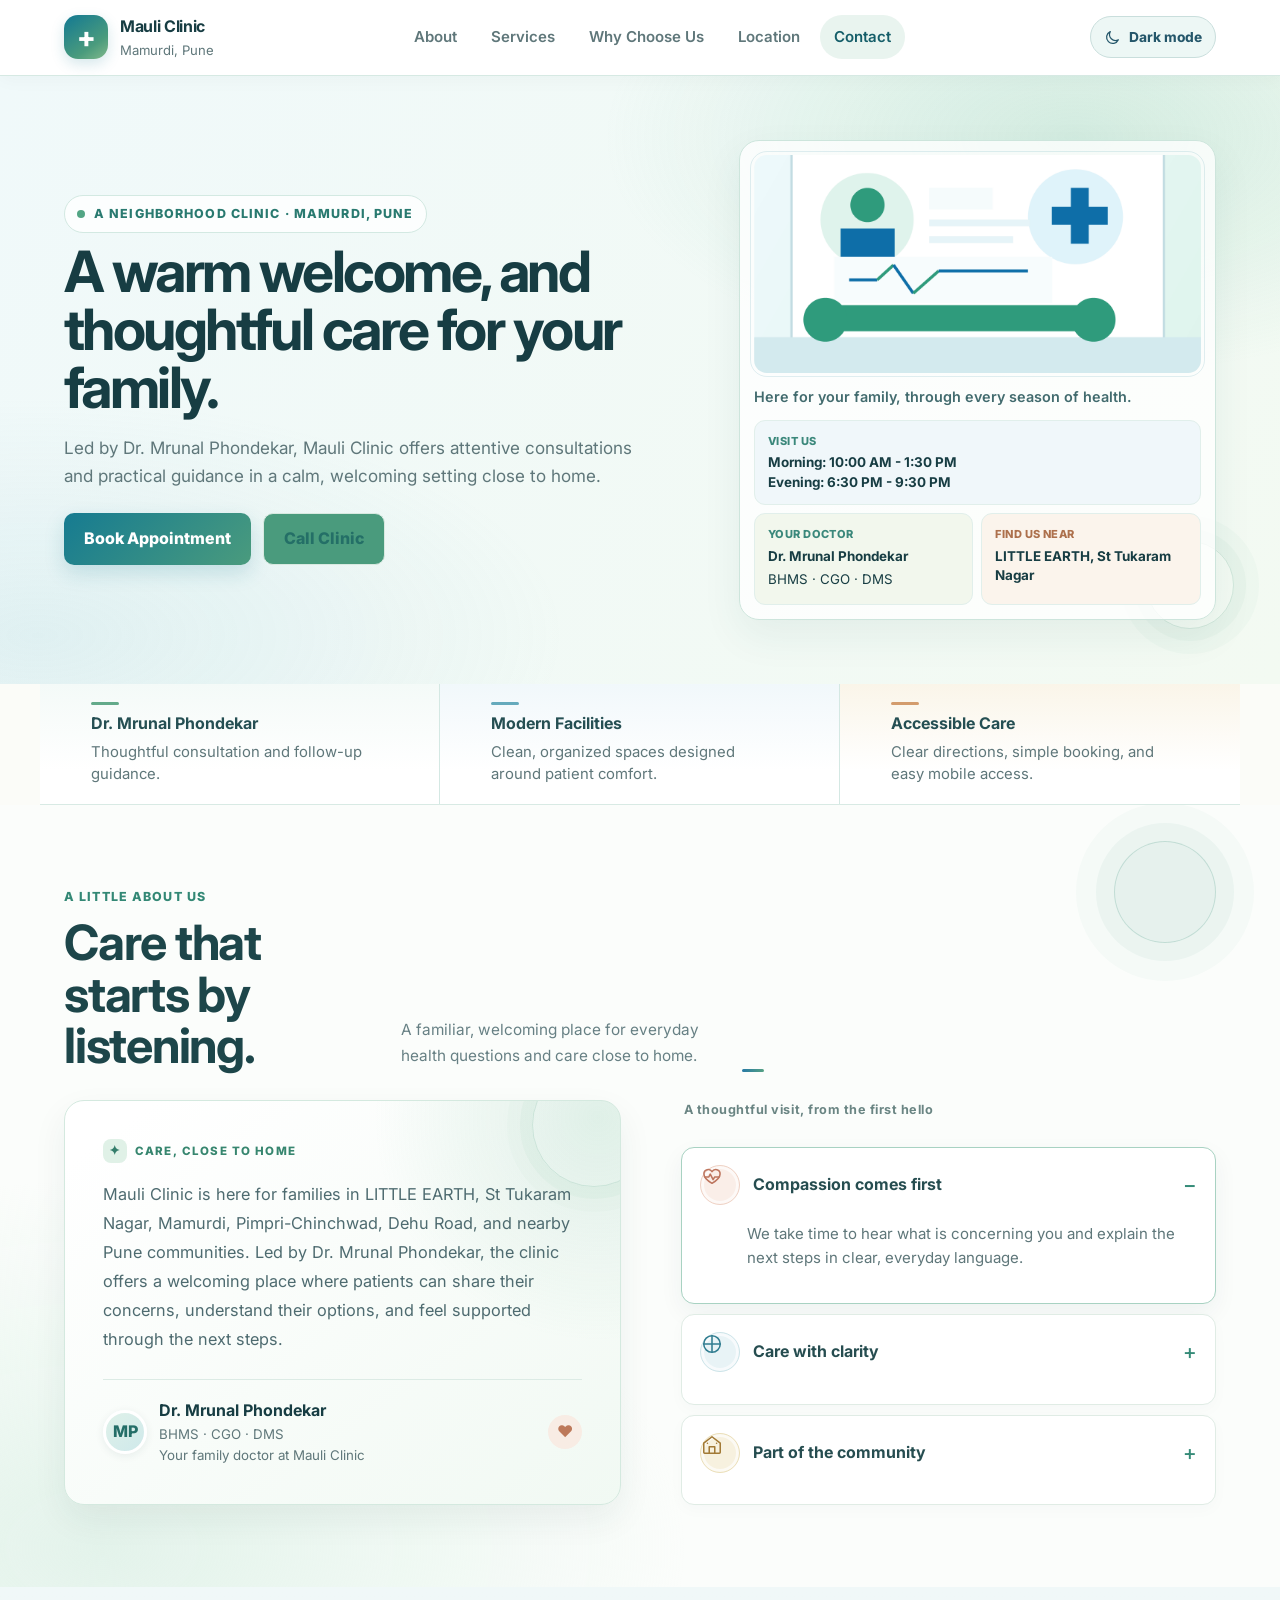
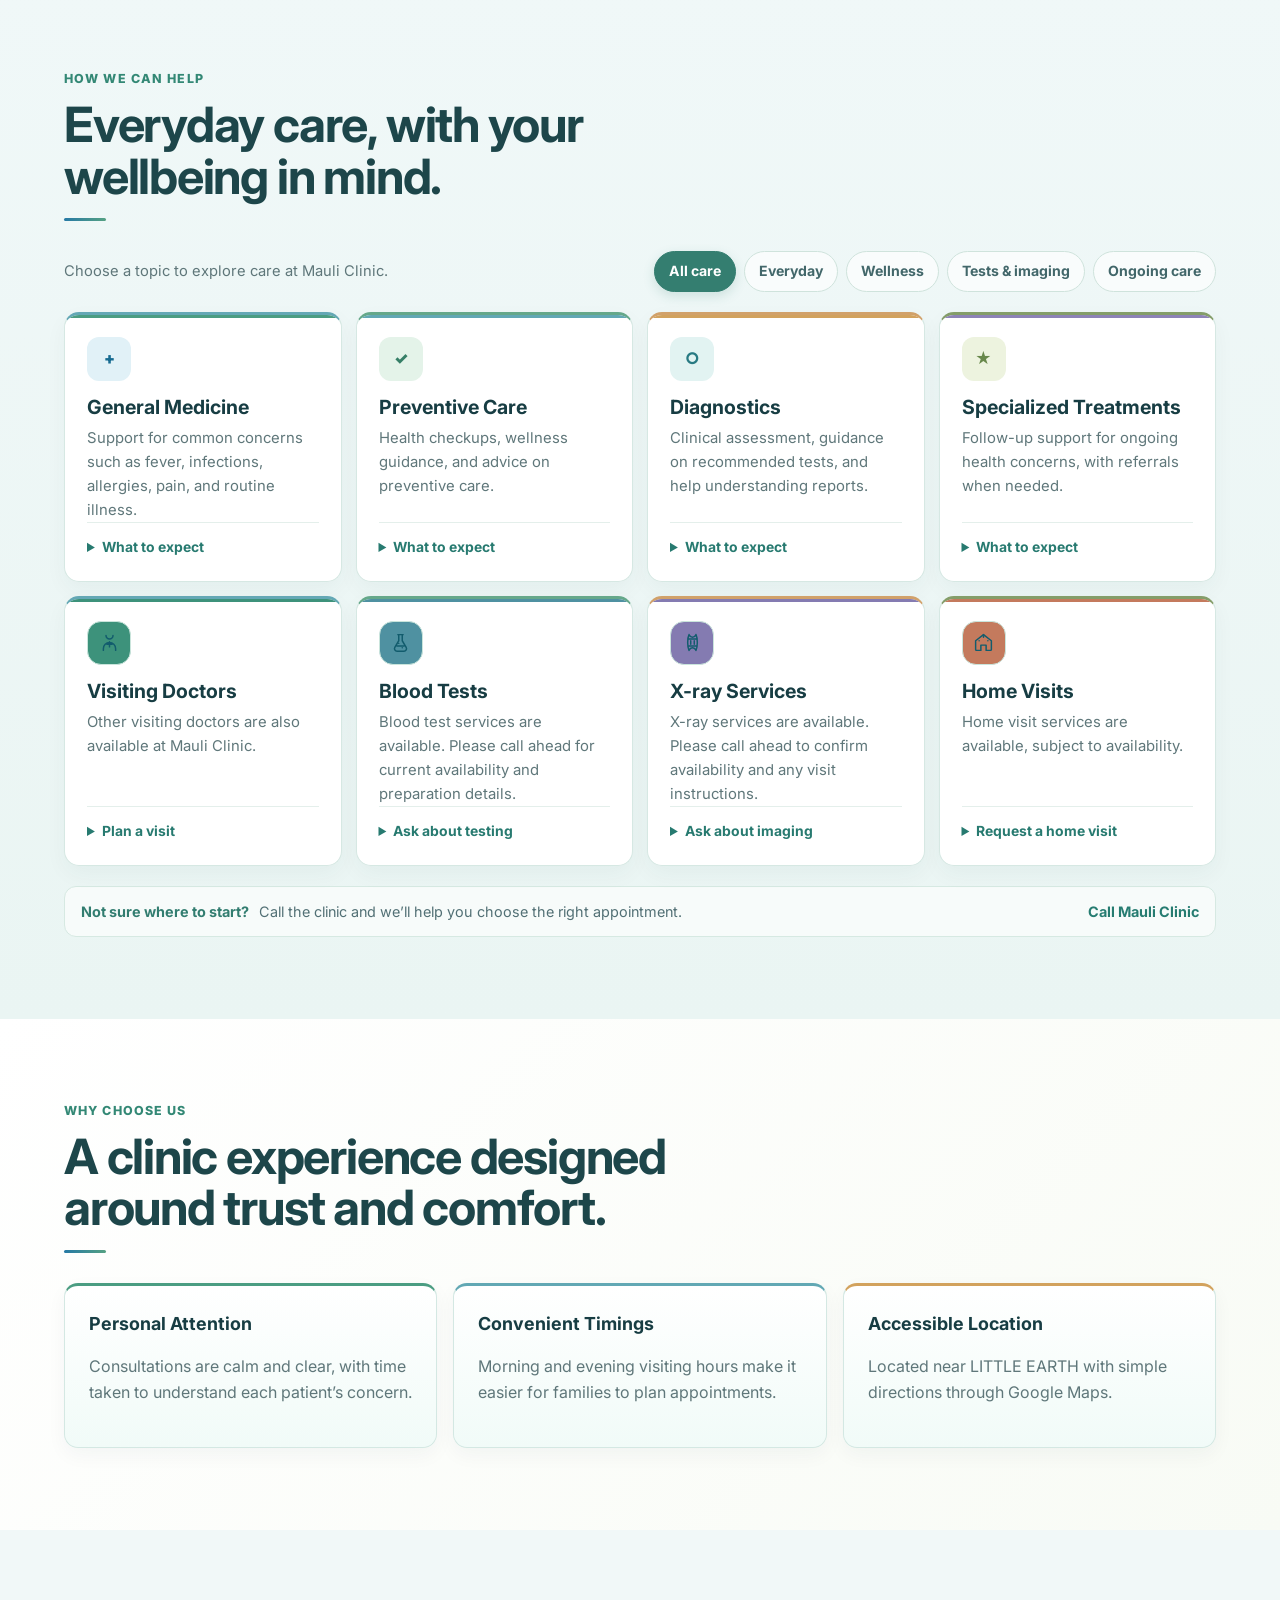
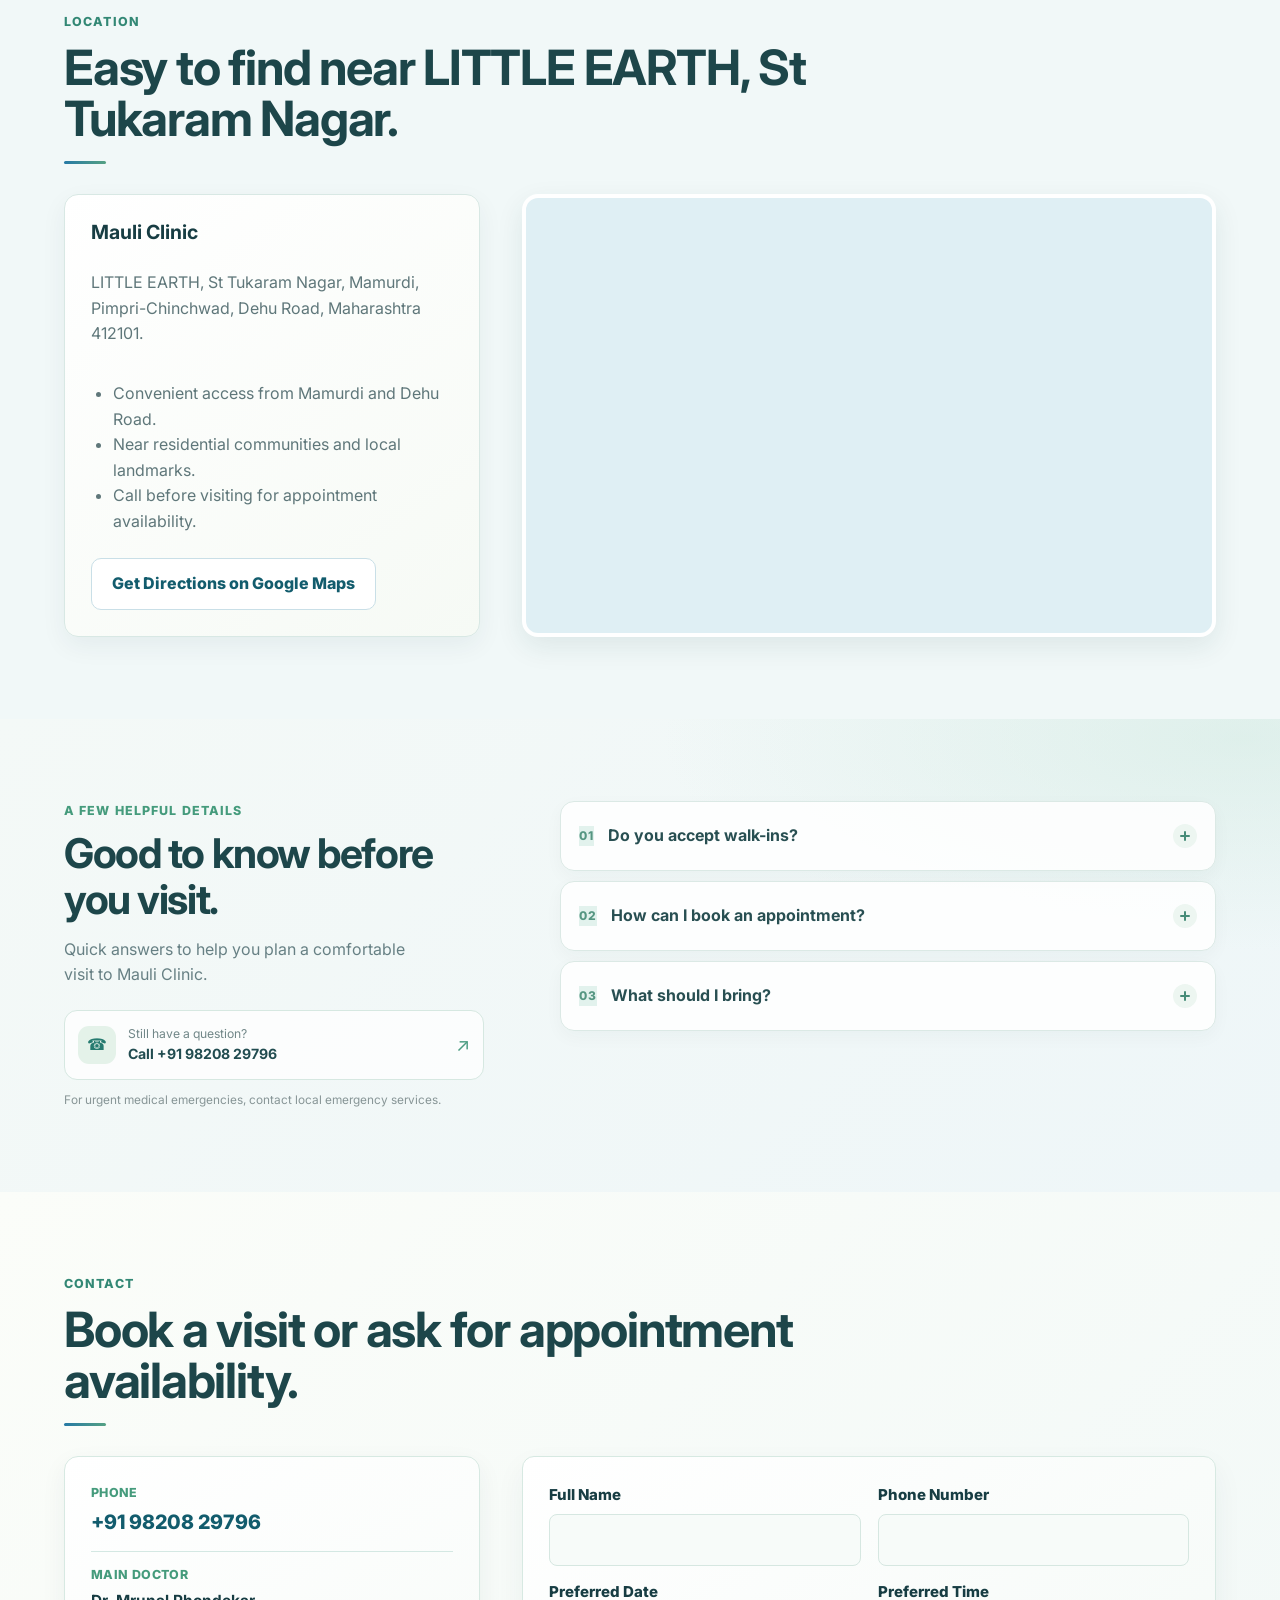
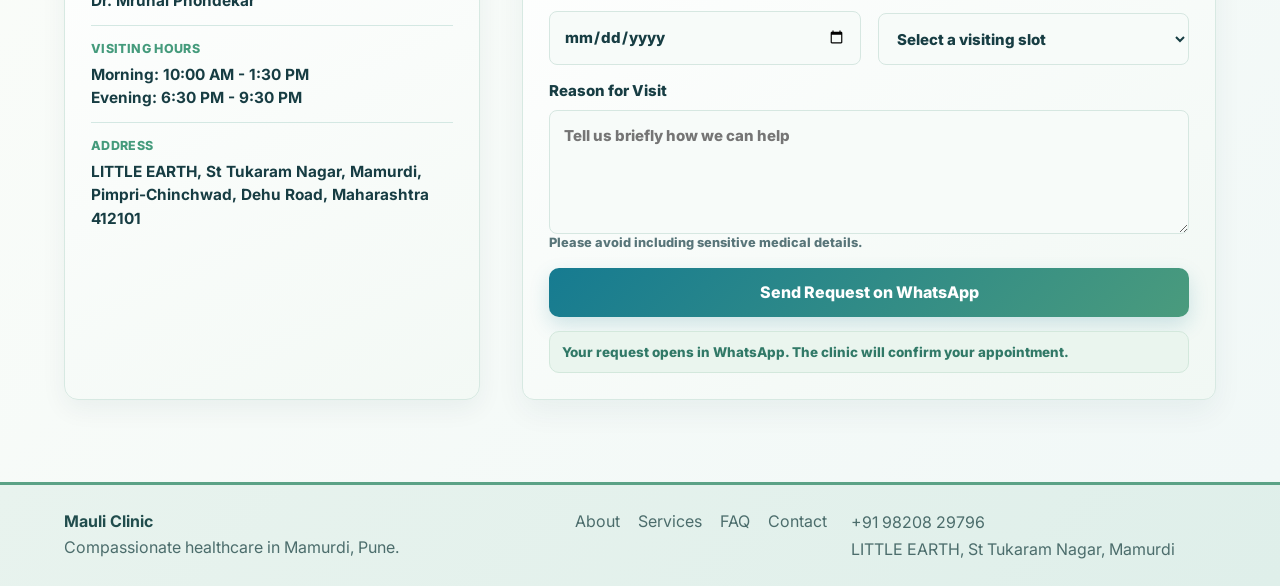
==== commit 24efdf03: "Restore missing style tag" ====
--- a/index.html
+++ b/index.html
@@ -15,7 +15,8 @@
       rel="stylesheet"
     />
     
-        <link rel="stylesheet" href="styles.css?v=3" />
+            <link rel="stylesheet" href="styles.css?v=4" />
+      <style>
       /* Isolated design sample: restrained upgrades while preserving the current structure. */
       :root { --ink:#173d43; --muted:#607b7e; --line:#d9ebe7; --blue:#167b91; --blue-dark:#125c6d; --green:#4a9b7d; --green-soft:#e3f2ec; --sky:#edf8f7; --shadow:0 14px 34px rgba(21,73,76,.10); }
       body { background:#f8fcfa; }
--- a/styles.css
+++ b/styles.css
@@ -904,3 +904,6 @@
 /* Preserve clear hero-heading contrast when the dark theme is active. */
 html[data-theme="dark"] .hero h1 { color:#e4eff2; }
 html[data-theme="dark"] .hero h1 em { color:#a5e2ca; }
+/* Ensure the hero title stays readable in dark mode. */
+html[data-theme="dark"] .hero h1 { color:#f2fbff !important; }
+html[data-theme="dark"] .hero h1 em { color:#b7f0d8 !important; }
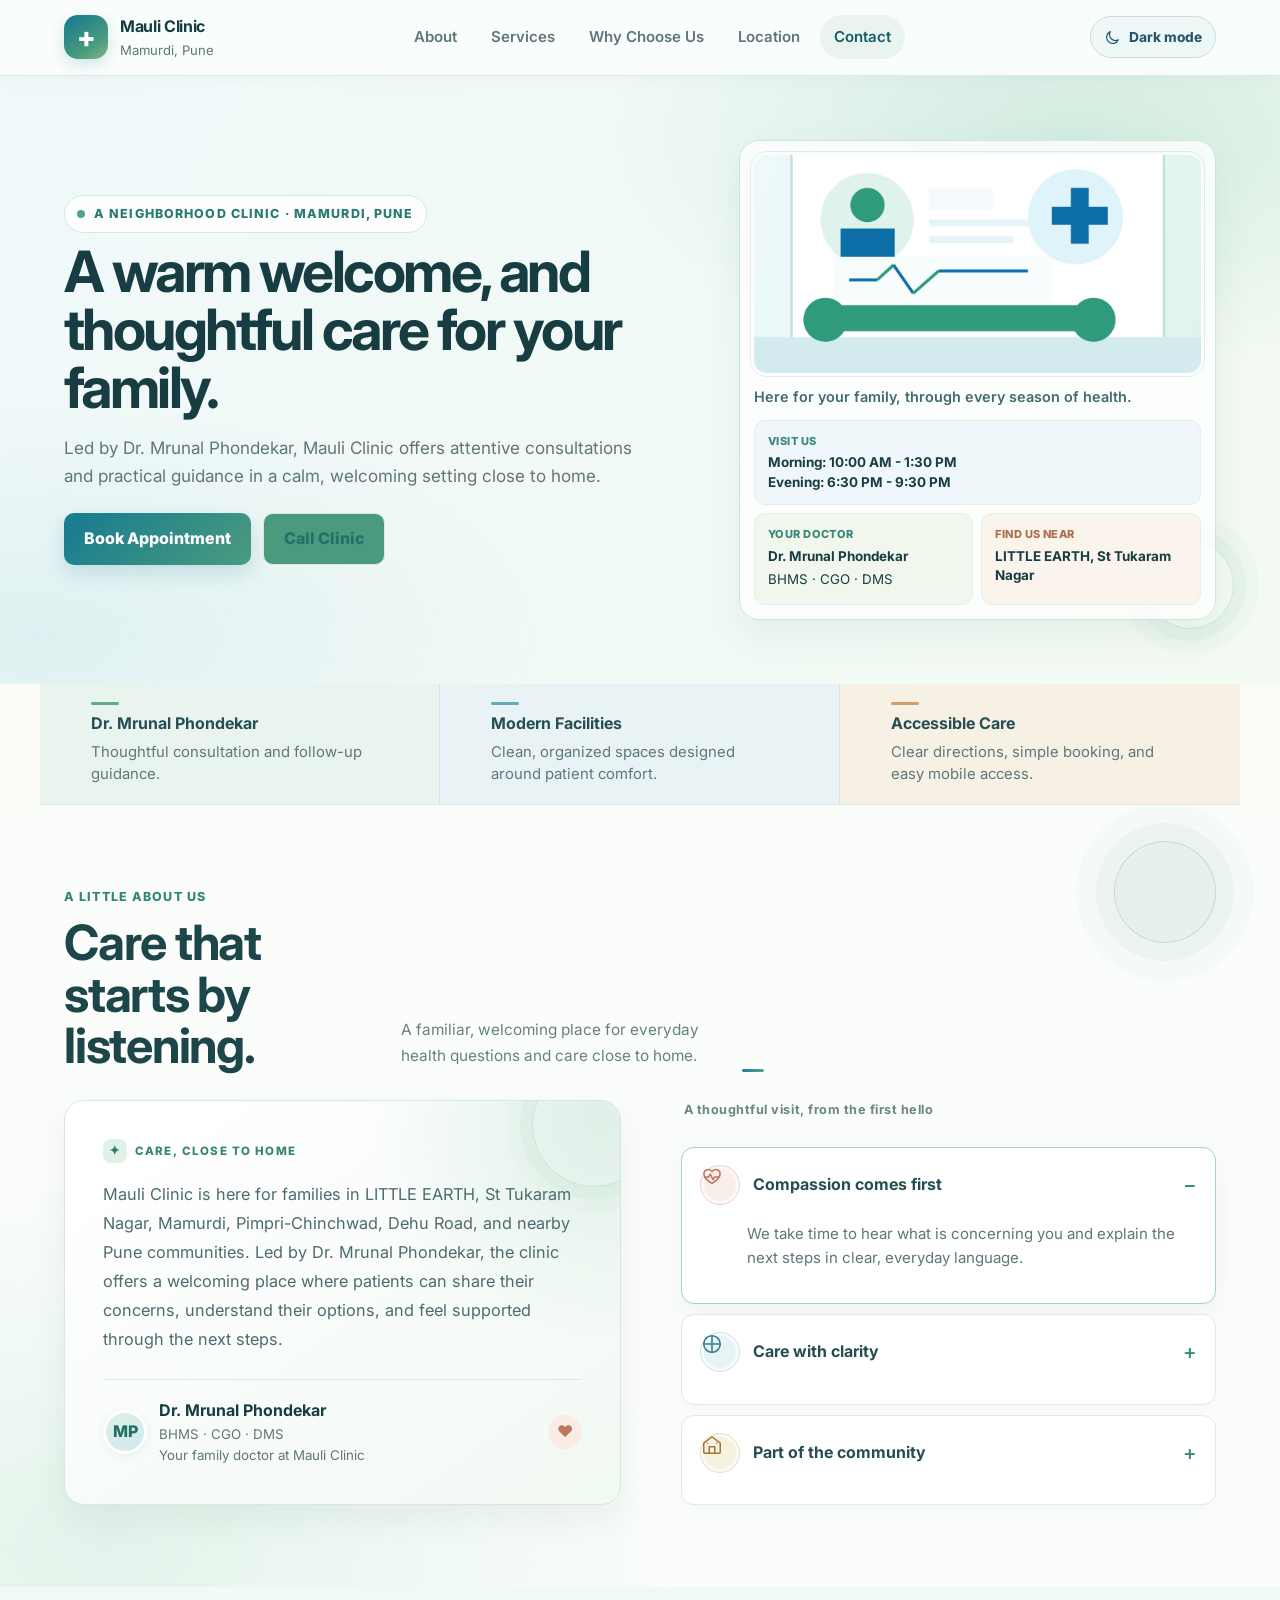
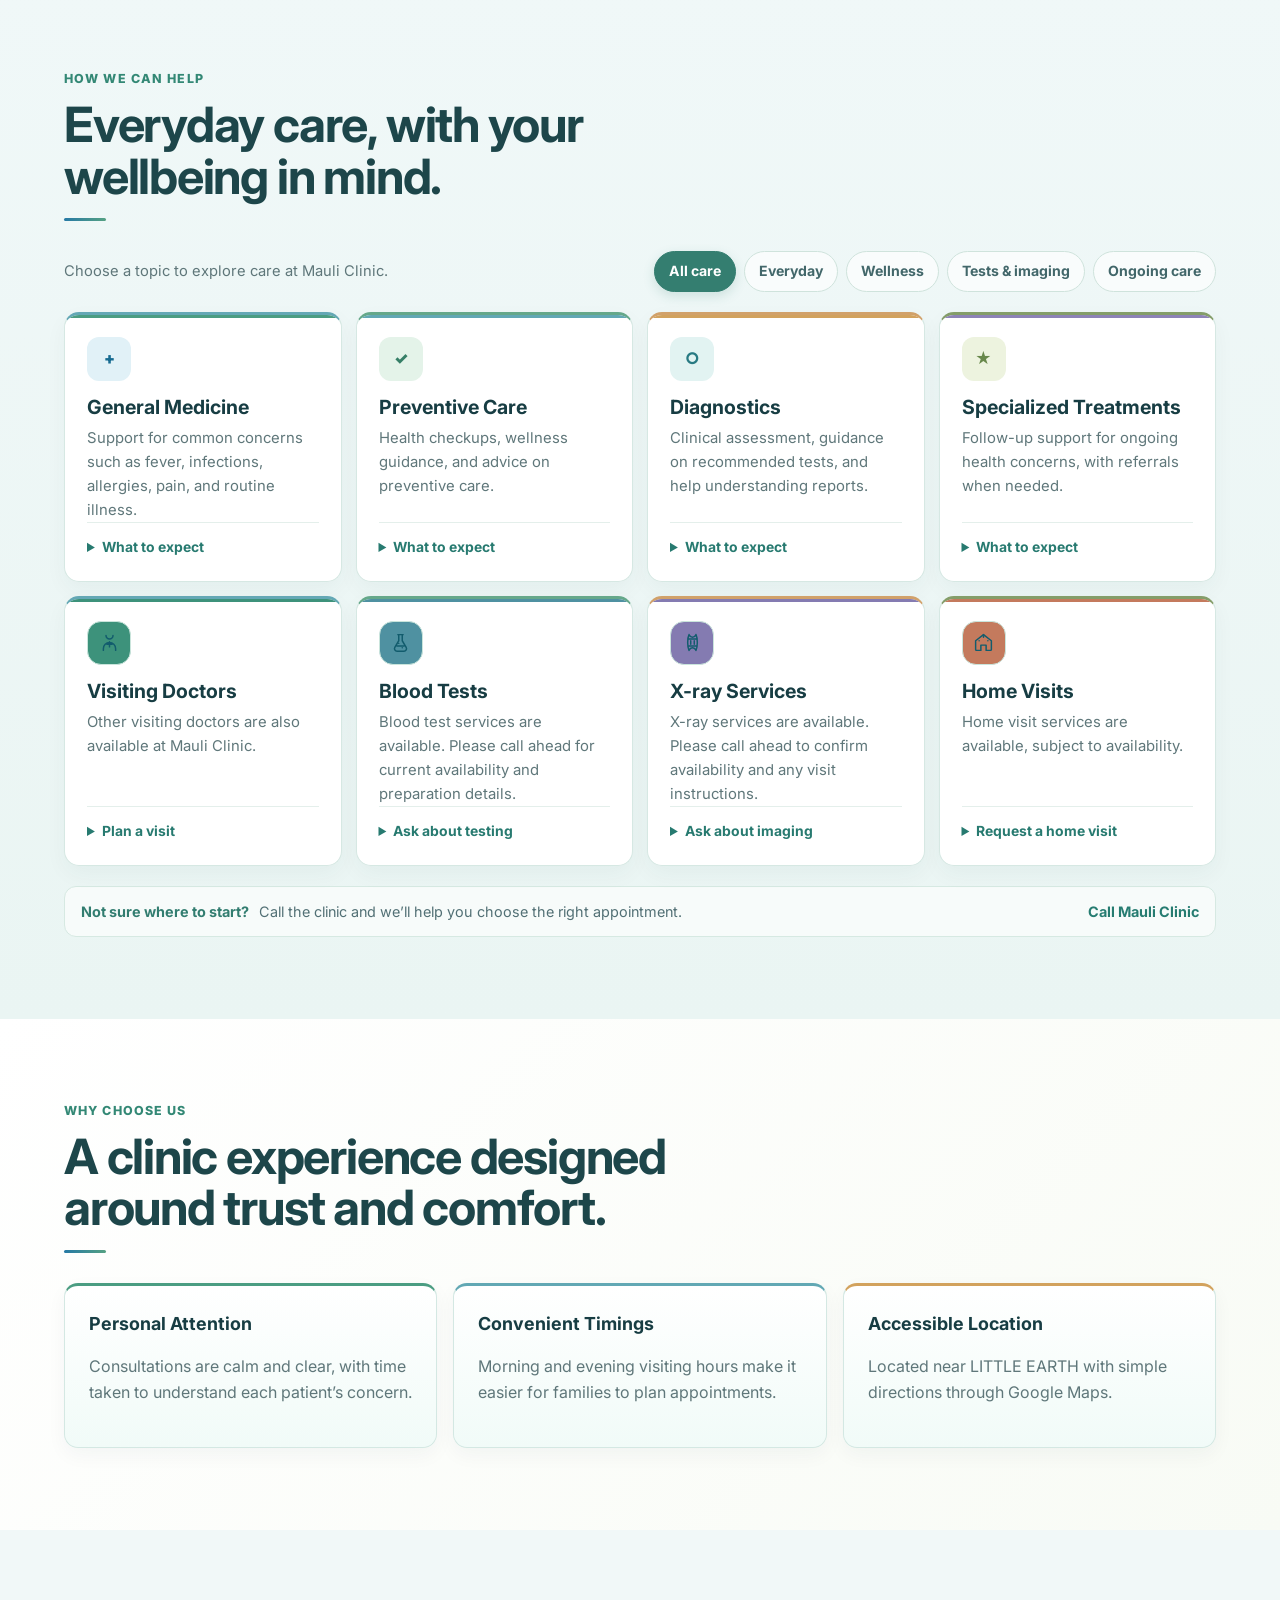
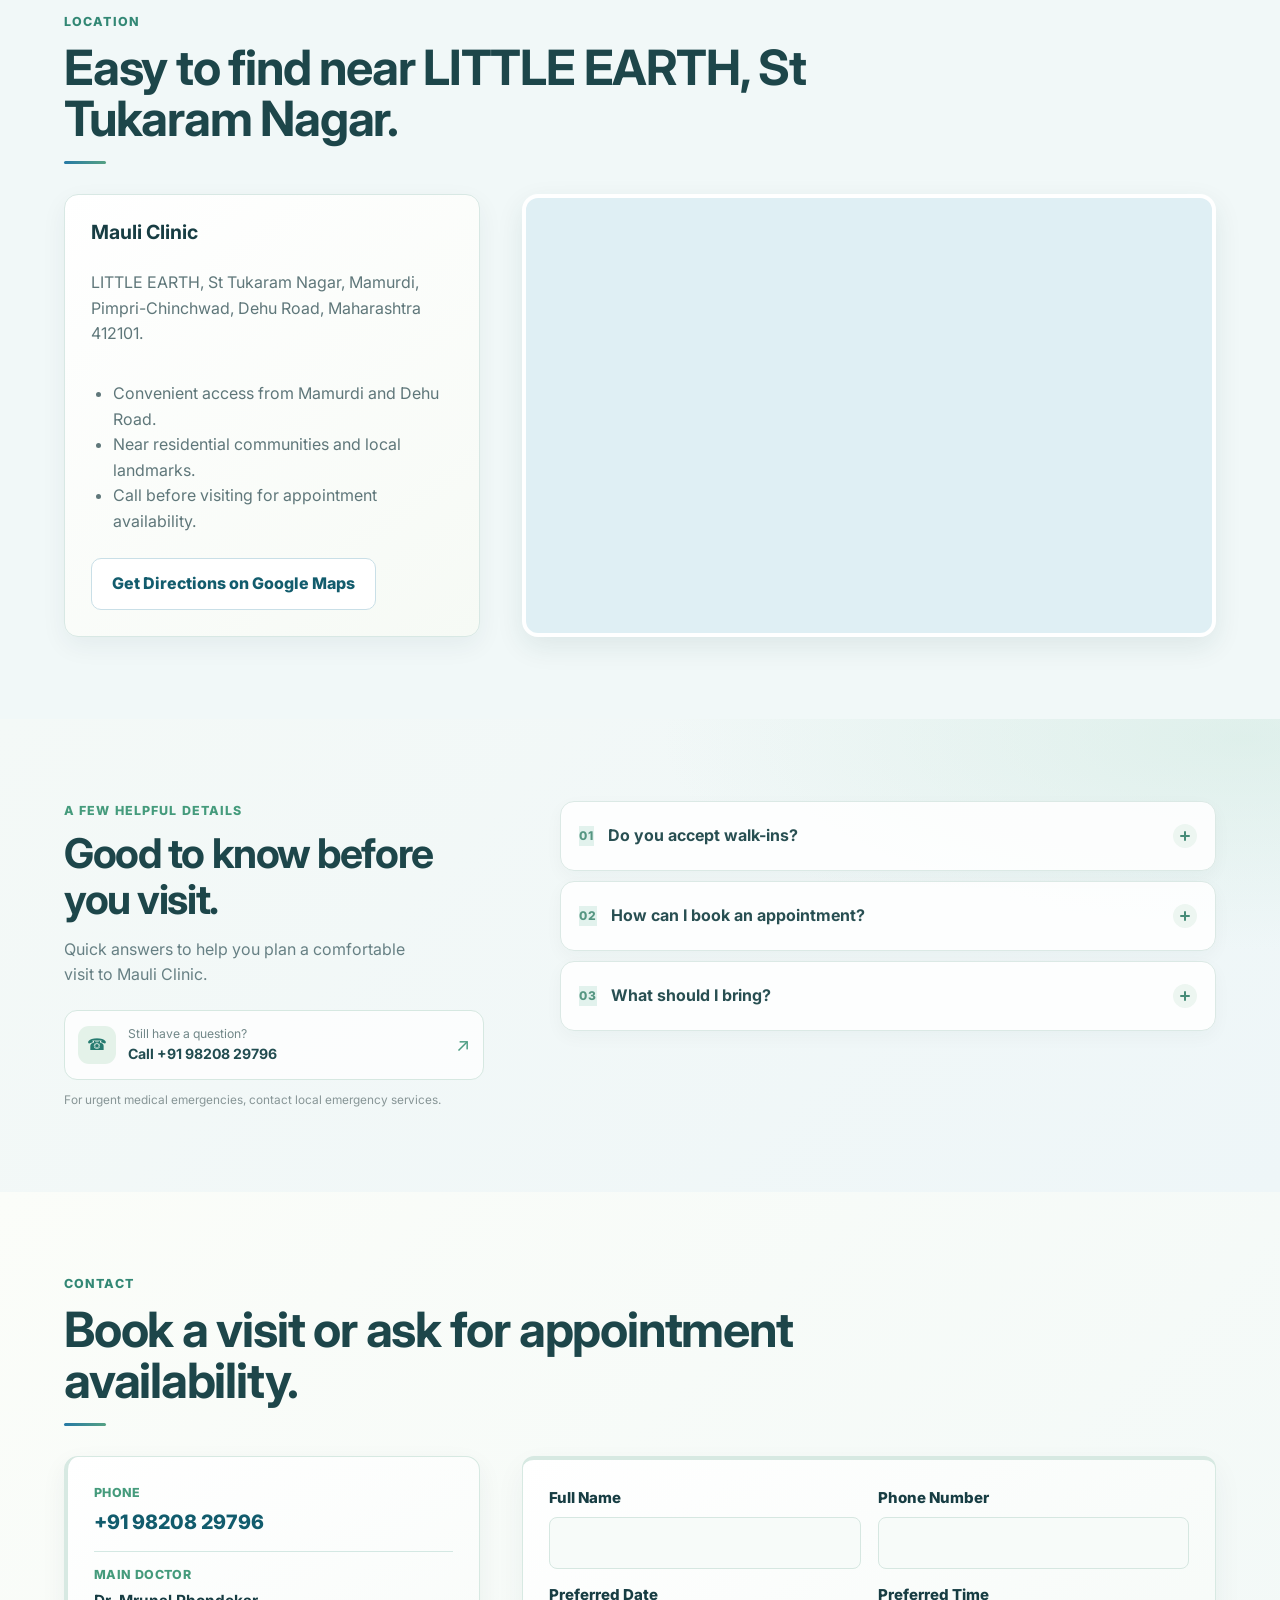
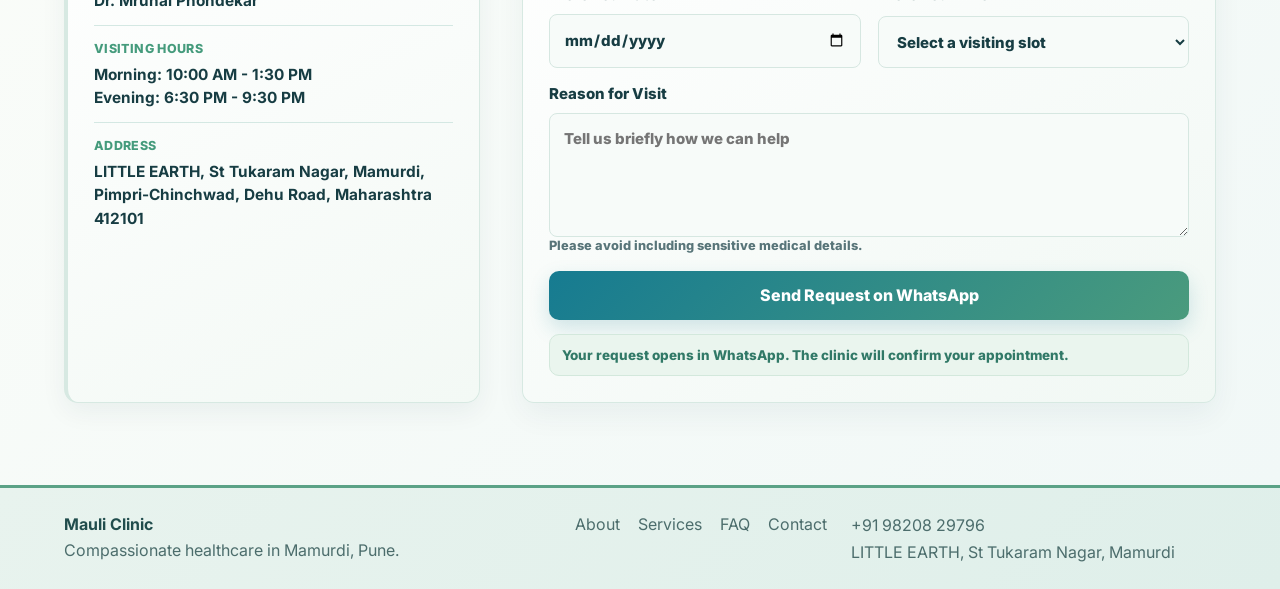
==== commit 2252a859: "Load updated color and dark mode stylesheet" ====
--- a/index.html
+++ b/index.html
@@ -15,7 +15,7 @@
       rel="stylesheet"
     />
     
-            <link rel="stylesheet" href="styles.css?v=4" />
+            <link rel="stylesheet" href="styles.css?v=5" />
       <style>
       /* Isolated design sample: restrained upgrades while preserving the current structure. */
       :root { --ink:#173d43; --muted:#607b7e; --line:#d9ebe7; --blue:#167b91; --blue-dark:#125c6d; --green:#4a9b7d; --green-soft:#e3f2ec; --sky:#edf8f7; --shadow:0 14px 34px rgba(21,73,76,.10); }
--- a/styles.css
+++ b/styles.css
@@ -907,3 +907,23 @@
 /* Ensure the hero title stays readable in dark mode. */
 html[data-theme="dark"] .hero h1 { color:#f2fbff !important; }
 html[data-theme="dark"] .hero h1 em { color:#b7f0d8 !important; }
+/* A little more color separation across the light palette, keeping the compact calm layout. */
+:root { --ink:#153c45; --muted:#526d75; --line:#cbdedc; }
+body { background:#f4f8f6; }
+.site-header { background:rgba(249,253,251,.96); }
+.hero { background:radial-gradient(ellipse at 88% 8%,rgba(83,174,146,.28),transparent 30%),radial-gradient(ellipse at 2% 100%,rgba(86,164,194,.19),transparent 32%),linear-gradient(120deg,#e9f5f7 0%,#eef7ec 100%); }
+.trust-strip div:nth-child(1) { background:#e9f4ef; }
+.trust-strip div:nth-child(2) { background:#e9f3f6; }
+.trust-strip div:nth-child(3) { background:#f7f0e5; }
+.about { background:linear-gradient(115deg,#f4f8ef,#eaf4ee 56%,#eef5f7); }
+.about-intro { background:linear-gradient(145deg,#fffdf8,#eaf5ee 72%,#e7f2f4); }
+.services { background:linear-gradient(145deg,#e7f2f5,#e5f2eb 55%,#f3f1e8); }
+.service-card { background:linear-gradient(155deg,#fff,#f4f8f2); }
+.why-choose-us { background:linear-gradient(120deg,#f4f2e8,#eaf3eb 55%,#eaf3f6); }
+.location { background:linear-gradient(125deg,#e8f3f5,#e7f2ed); }
+.faq { background:linear-gradient(125deg,#eaf3ef,#e7f0f5 58%,#f4eee3); }
+.contact { background:linear-gradient(125deg,#edf4e9,#e5f1f3 58%,#f6eee3); }
+.contact-card { border-left:4px solid #5aa887; }
+.appointment-form { border-top:4px solid #4f9eb0; }
+.site-footer { background:linear-gradient(110deg,#dcece5,#dcebf0 58%,#eee6d7); }
+html[data-th
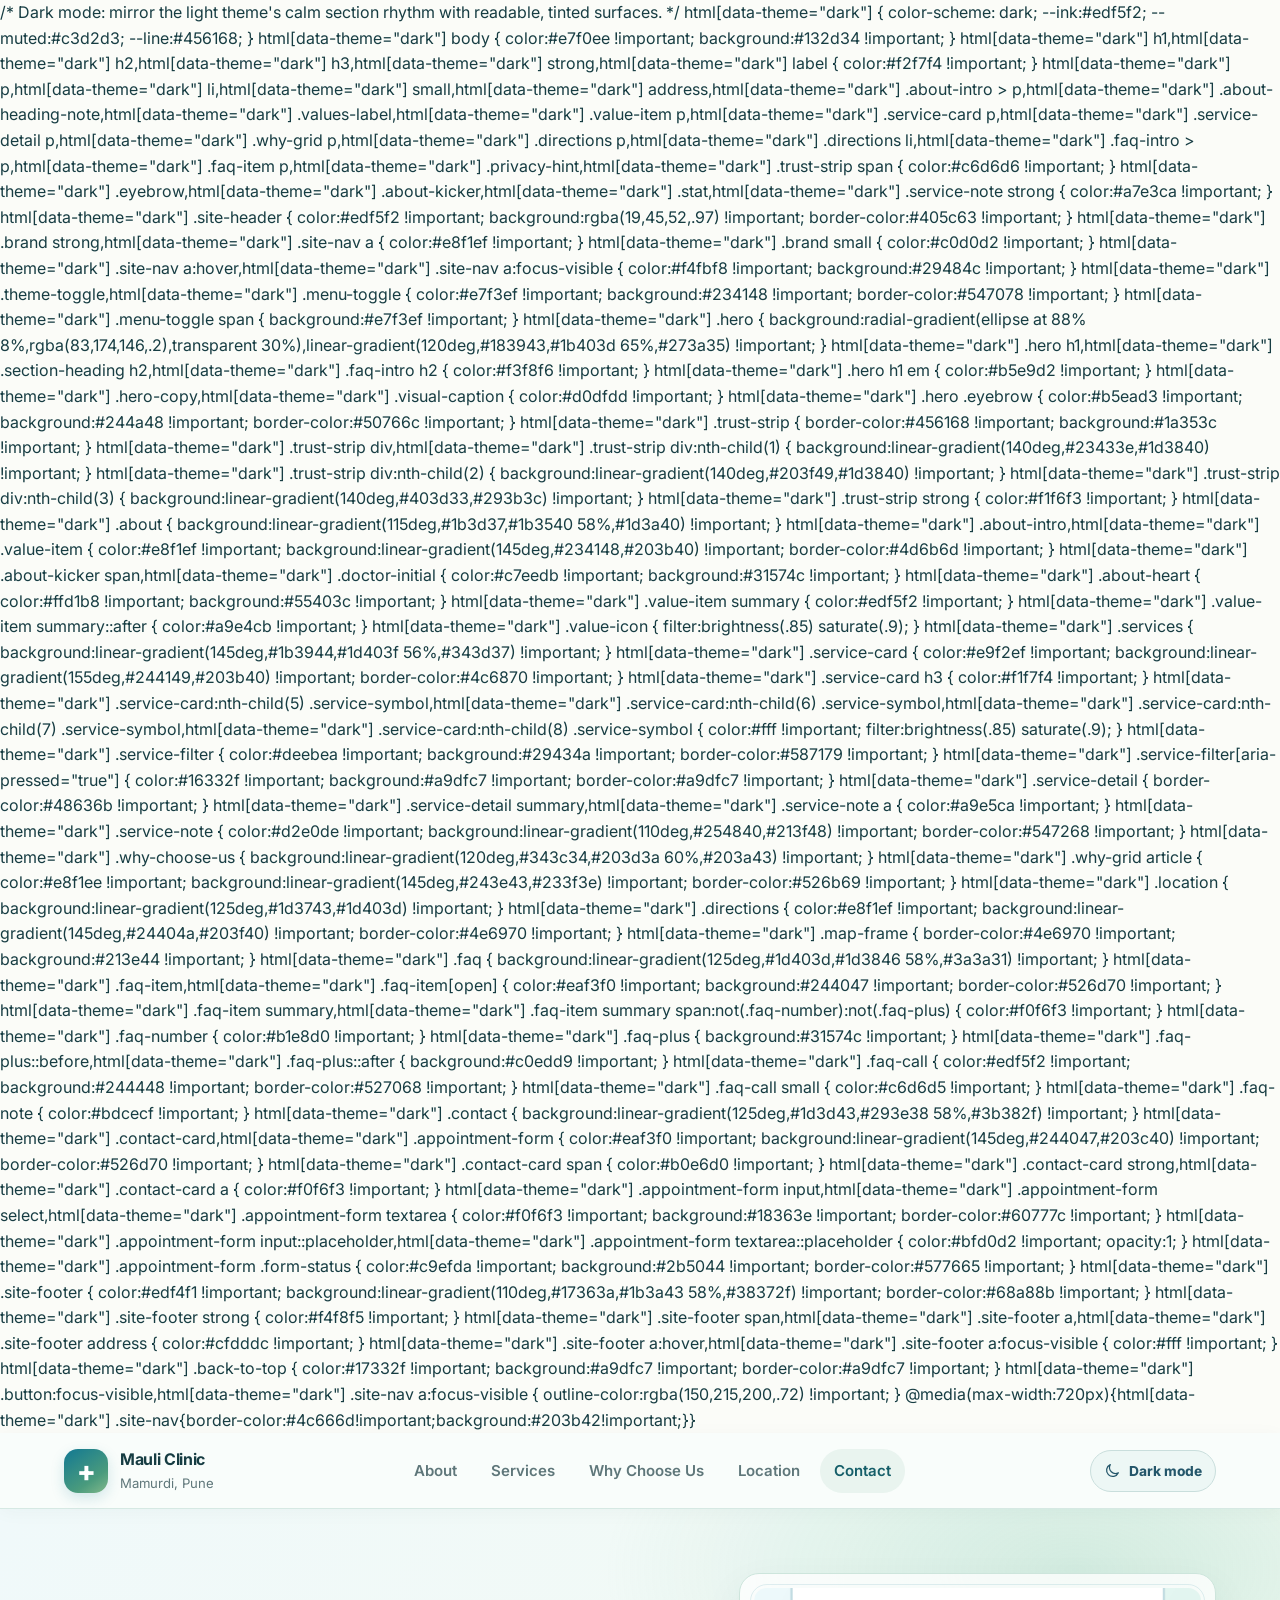
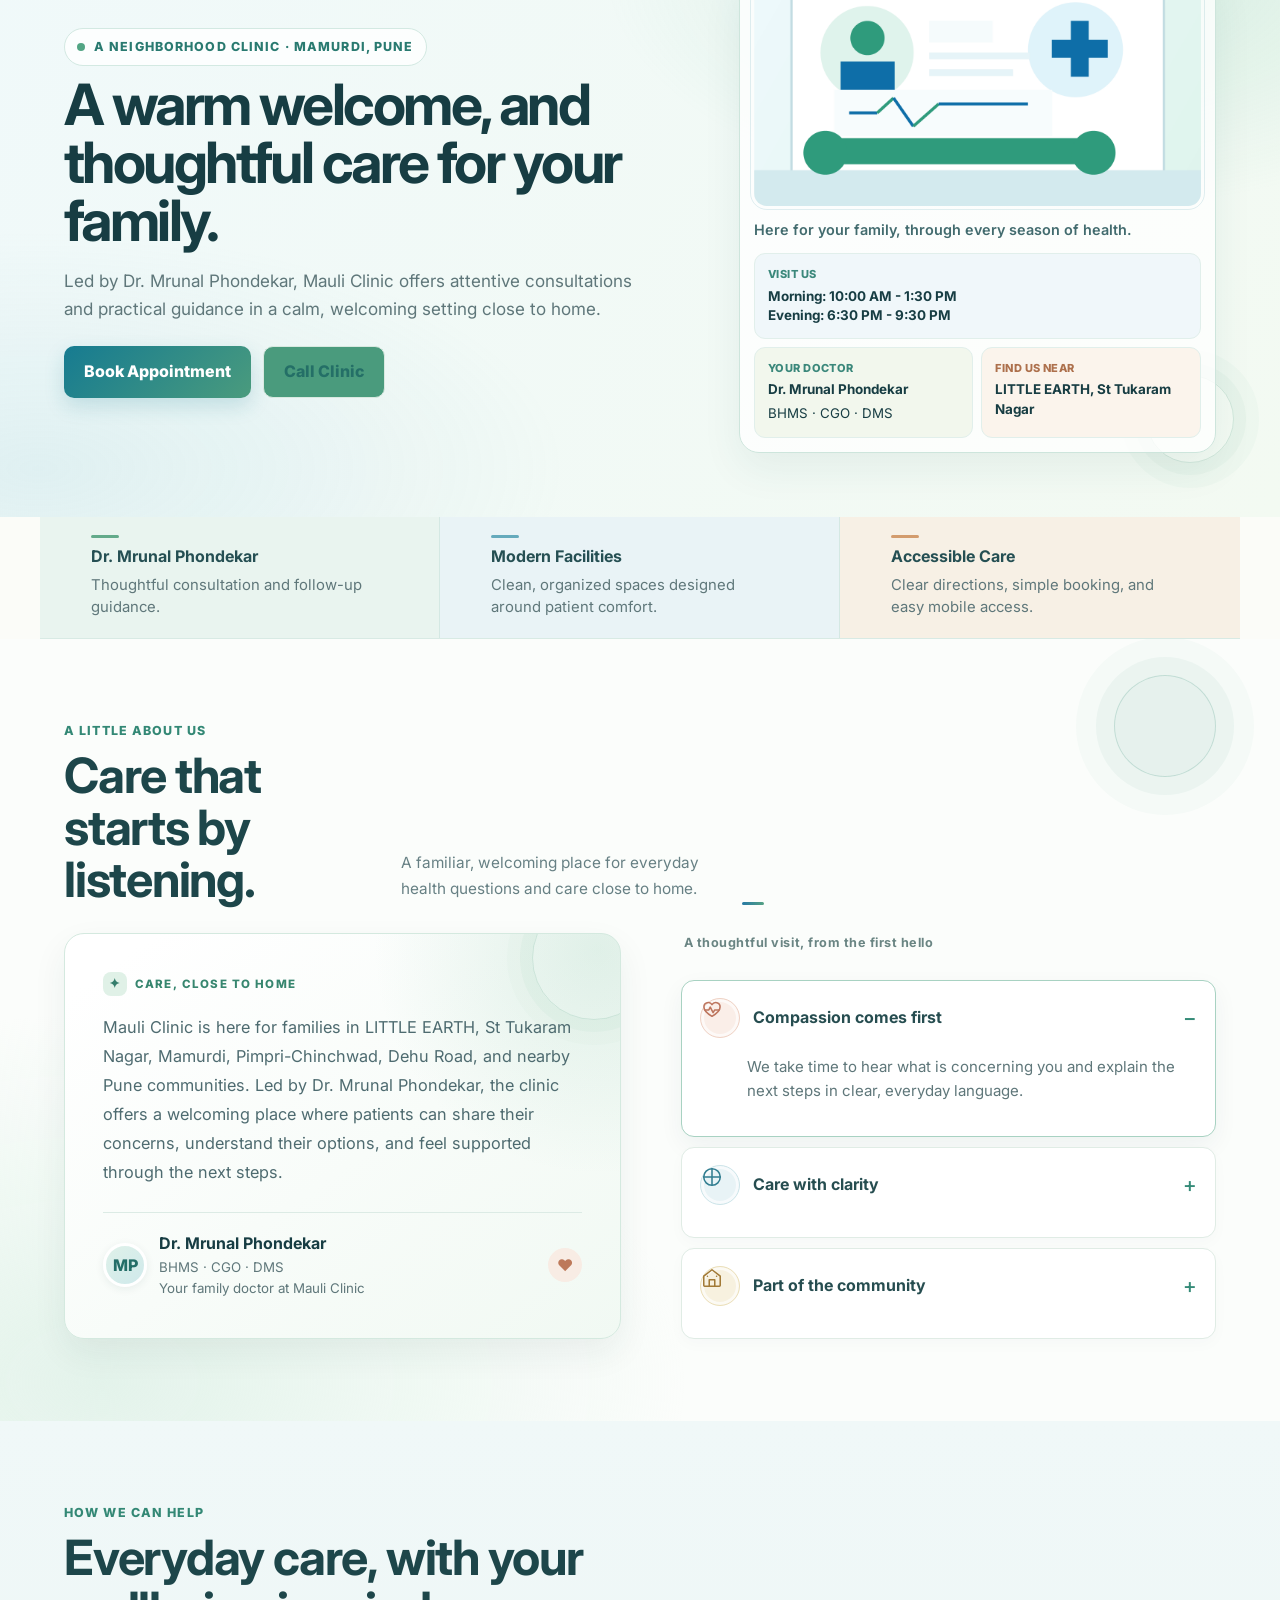
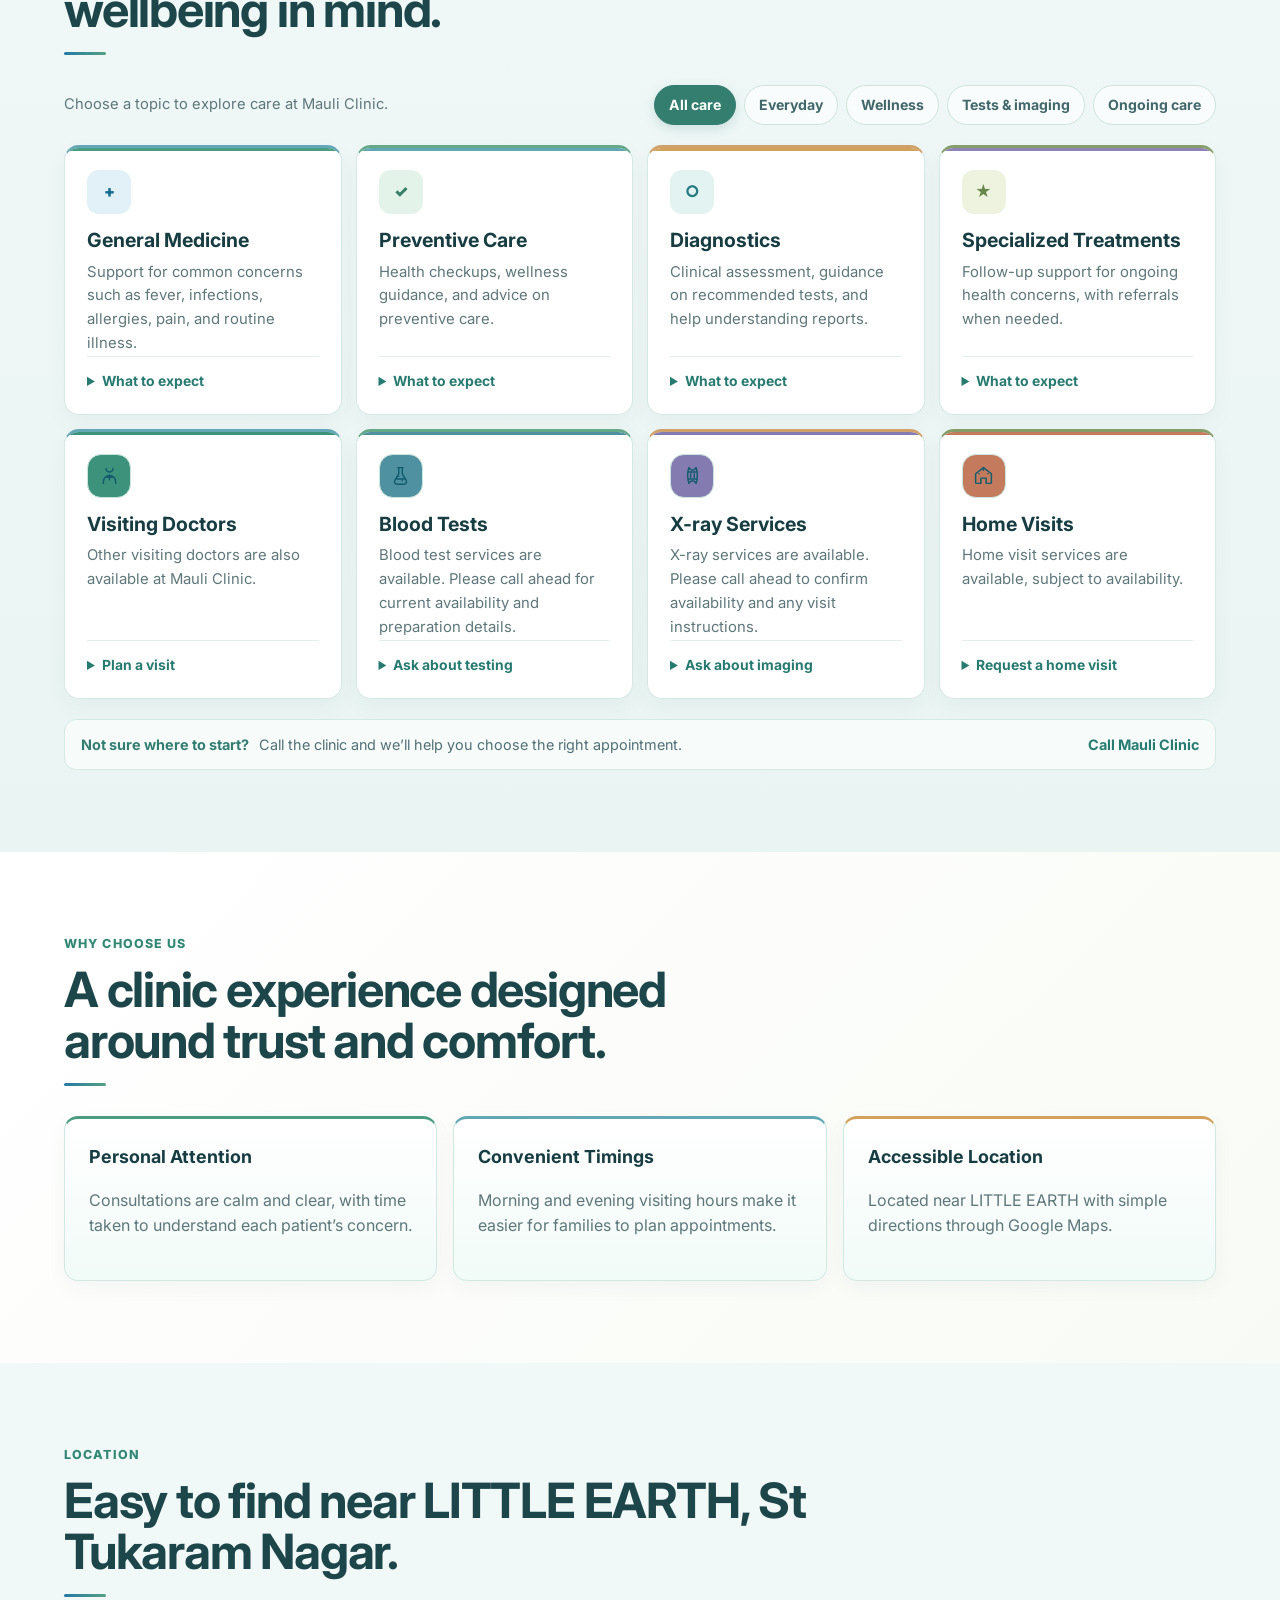
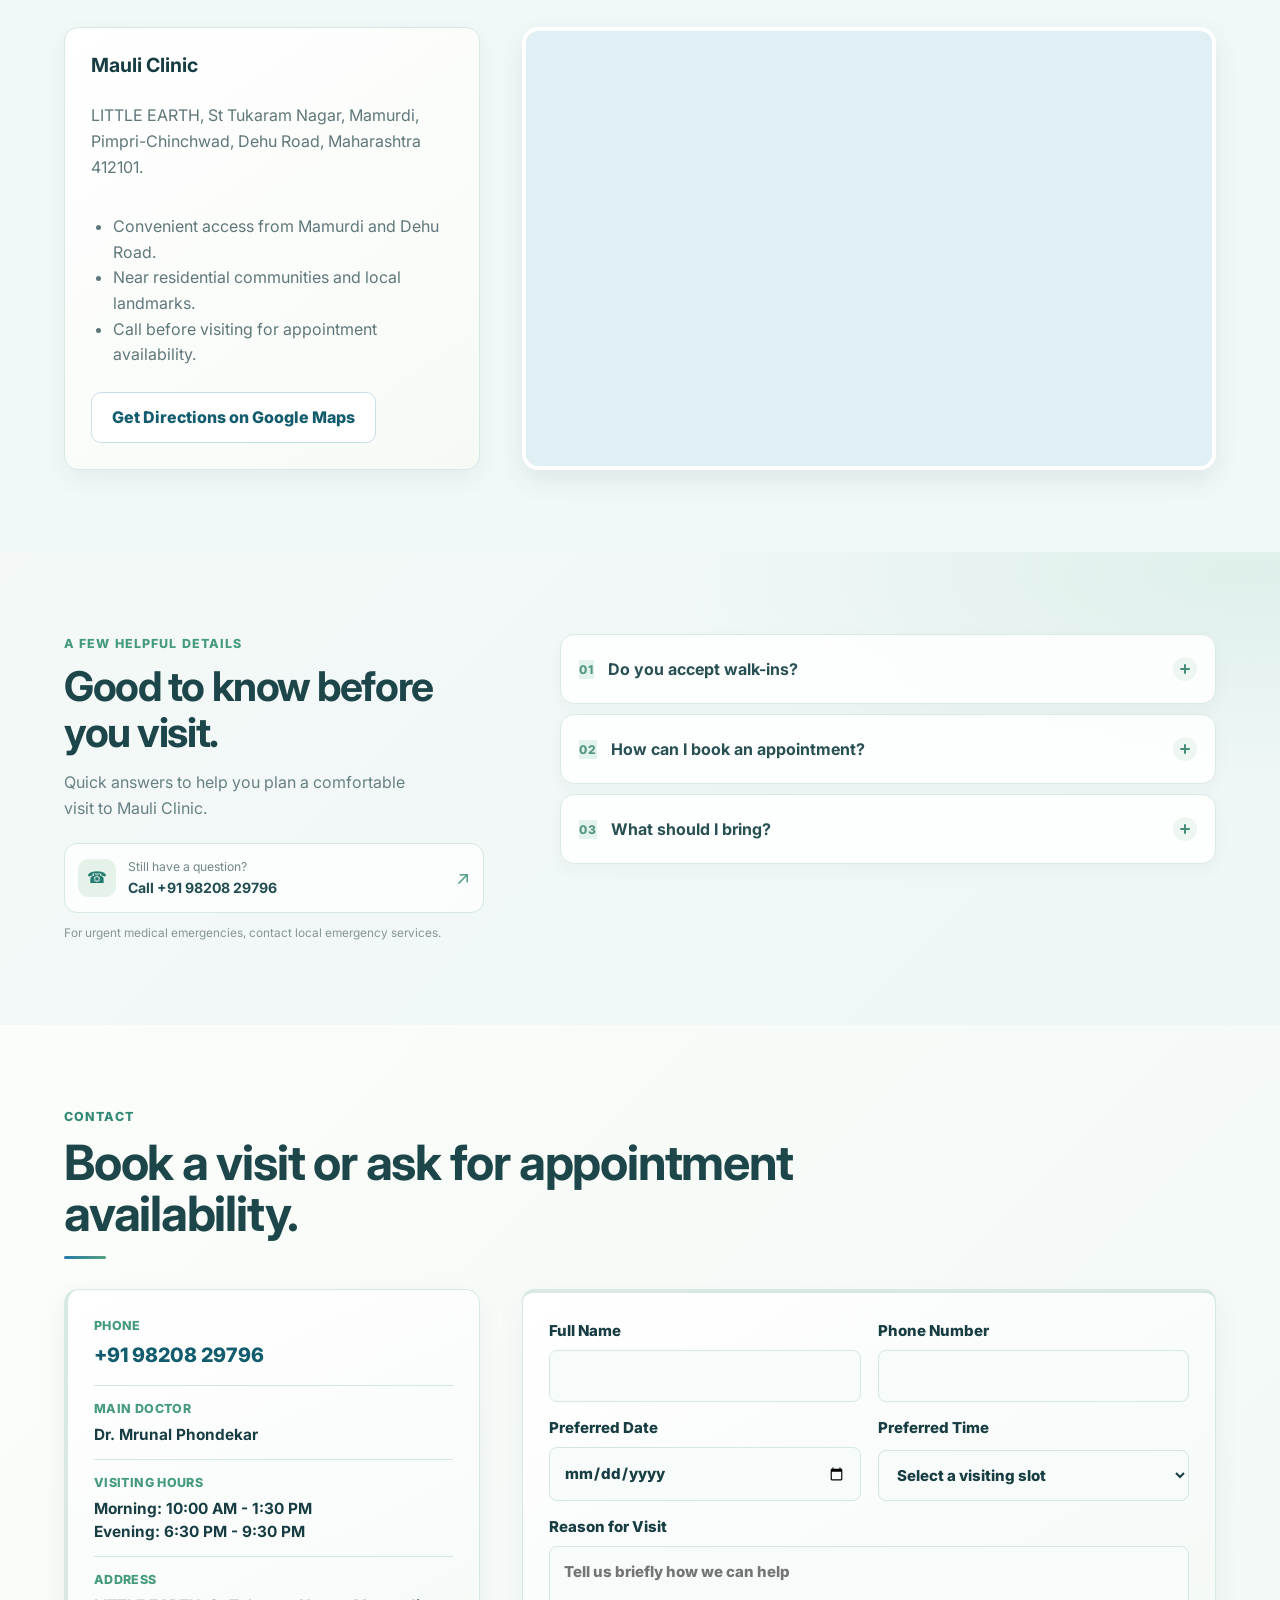
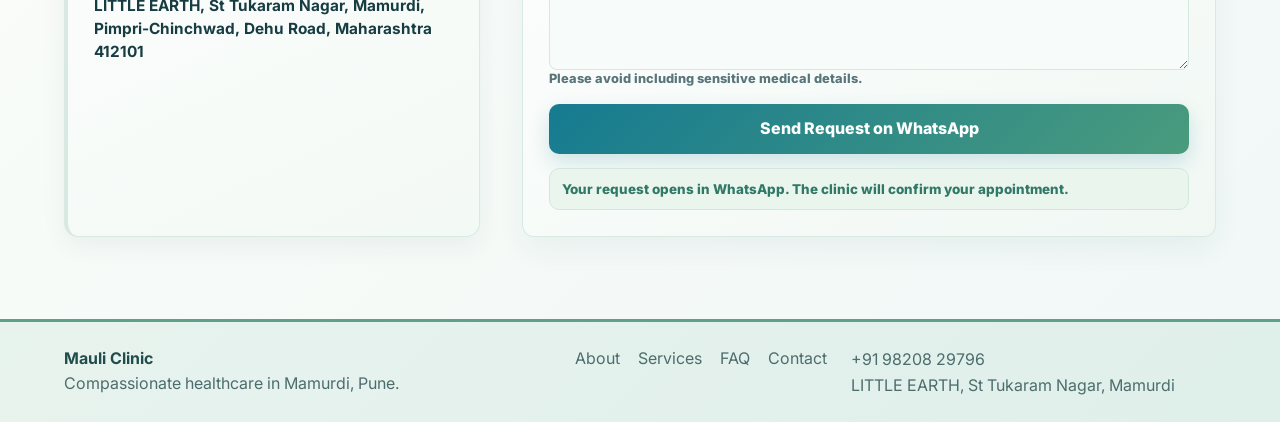
==== commit bdeca54b: "Apply dark-mode contrast and coordinated section colors" ====
--- a/index.html
+++ b/index.html
@@ -15,7 +15,7 @@
       rel="stylesheet"
     />
     
-            <link rel="stylesheet" href="styles.css?v=5" />
+            <link rel="stylesheet" href="styles.css?v=7" />
       <style>
       /* Isolated design sample: restrained upgrades while preserving the current structure. */
       :root { --ink:#173d43; --muted:#607b7e; --line:#d9ebe7; --blue:#167b91; --blue-dark:#125c6d; --green:#4a9b7d; --green-soft:#e3f2ec; --sky:#edf8f7; --shadow:0 14px 34px rgba(21,73,76,.10); }
@@ -270,7 +270,73 @@
       .button:active,.service-filter:active,.menu-toggle:active { filter:brightness(1.12); box-shadow:0 0 0 5px var(--button-glow),0 0 24px var(--button-glow); transform:translateY(1px); }
       .button:focus-visible,.service-filter:focus-visible,.menu-toggle:focus-visible { outline:2px solid var(--button-glow); outline-offset:3px; }
       @media(prefers-reduced-motion:reduce) { .button,.service-filter,.menu-toggle { transition:none!important; } }
-    </style>
+    </style>/* Dark mode: mirror the light theme's calm section rhythm with readable, tinted surfaces. */
+html[data-theme="dark"] { color-scheme: dark; --ink:#edf5f2; --muted:#c3d2d3; --line:#456168; }
+html[data-theme="dark"] body { color:#e7f0ee !important; background:#132d34 !important; }
+html[data-theme="dark"] h1,html[data-theme="dark"] h2,html[data-theme="dark"] h3,html[data-theme="dark"] strong,html[data-theme="dark"] label { color:#f2f7f4 !important; }
+html[data-theme="dark"] p,html[data-theme="dark"] li,html[data-theme="dark"] small,html[data-theme="dark"] address,html[data-theme="dark"] .about-intro > p,html[data-theme="dark"] .about-heading-note,html[data-theme="dark"] .values-label,html[data-theme="dark"] .value-item p,html[data-theme="dark"] .service-card p,html[data-theme="dark"] .service-detail p,html[data-theme="dark"] .why-grid p,html[data-theme="dark"] .directions p,html[data-theme="dark"] .directions li,html[data-theme="dark"] .faq-intro > p,html[data-theme="dark"] .faq-item p,html[data-theme="dark"] .privacy-hint,html[data-theme="dark"] .trust-strip span { color:#c6d6d6 !important; }
+html[data-theme="dark"] .eyebrow,html[data-theme="dark"] .about-kicker,html[data-theme="dark"] .stat,html[data-theme="dark"] .service-note strong { color:#a7e3ca !important; }
+html[data-theme="dark"] .site-header { color:#edf5f2 !important; background:rgba(19,45,52,.97) !important; border-color:#405c63 !important; }
+html[data-theme="dark"] .brand strong,html[data-theme="dark"] .site-nav a { color:#e8f1ef !important; }
+html[data-theme="dark"] .brand small { color:#c0d0d2 !important; }
+html[data-theme="dark"] .site-nav a:hover,html[data-theme="dark"] .site-nav a:focus-visible { color:#f4fbf8 !important; background:#29484c !important; }
+html[data-theme="dark"] .theme-toggle,html[data-theme="dark"] .menu-toggle { color:#e7f3ef !important; background:#234148 !important; border-color:#547078 !important; }
+html[data-theme="dark"] .menu-toggle span { background:#e7f3ef !important; }
+html[data-theme="dark"] .hero { background:radial-gradient(ellipse at 88% 8%,rgba(83,174,146,.2),transparent 30%),linear-gradient(120deg,#183943,#1b403d 65%,#273a35) !important; }
+html[data-theme="dark"] .hero h1,html[data-theme="dark"] .section-heading h2,html[data-theme="dark"] .faq-intro h2 { color:#f3f8f6 !important; }
+html[data-theme="dark"] .hero h1 em { color:#b5e9d2 !important; }
+html[data-theme="dark"] .hero-copy,html[data-theme="dark"] .visual-caption { color:#d0dfdd !important; }
+html[data-theme="dark"] .hero .eyebrow { color:#b5ead3 !important; background:#244a48 !important; border-color:#50766c !important; }
+html[data-theme="dark"] .trust-strip { border-color:#456168 !important; background:#1a353c !important; }
+html[data-theme="dark"] .trust-strip div,html[data-theme="dark"] .trust-strip div:nth-child(1) { background:linear-gradient(140deg,#23433e,#1d3840) !important; }
+html[data-theme="dark"] .trust-strip div:nth-child(2) { background:linear-gradient(140deg,#203f49,#1d3840) !important; }
+html[data-theme="dark"] .trust-strip div:nth-child(3) { background:linear-gradient(140deg,#403d33,#293b3c) !important; }
+html[data-theme="dark"] .trust-strip strong { color:#f1f6f3 !important; }
+html[data-theme="dark"] .about { background:linear-gradient(115deg,#1b3d37,#1b3540 58%,#1d3a40) !important; }
+html[data-theme="dark"] .about-intro,html[data-theme="dark"] .value-item { color:#e8f1ef !important; background:linear-gradient(145deg,#234148,#203b40) !important; border-color:#4d6b6d !important; }
+html[data-theme="dark"] .about-kicker span,html[data-theme="dark"] .doctor-initial { color:#c7eedb !important; background:#31574c !important; }
+html[data-theme="dark"] .about-heart { color:#ffd1b8 !important; background:#55403c !important; }
+html[data-theme="dark"] .value-item summary { color:#edf5f2 !important; }
+html[data-theme="dark"] .value-item summary::after { color:#a9e4cb !important; }
+html[data-theme="dark"] .value-icon { filter:brightness(.85) saturate(.9); }
+html[data-theme="dark"] .services { background:linear-gradient(145deg,#1b3944,#1d403f 56%,#343d37) !important; }
+html[data-theme="dark"] .service-card { color:#e9f2ef !important; background:linear-gradient(155deg,#244149,#203b40) !important; border-color:#4c6870 !important; }
+html[data-theme="dark"] .service-card h3 { color:#f1f7f4 !important; }
+html[data-theme="dark"] .service-card:nth-child(5) .service-symbol,html[data-theme="dark"] .service-card:nth-child(6) .service-symbol,html[data-theme="dark"] .service-card:nth-child(7) .service-symbol,html[data-theme="dark"] .service-card:nth-child(8) .service-symbol { color:#fff !important; filter:brightness(.85) saturate(.9); }
+html[data-theme="dark"] .service-filter { color:#deebea !important; background:#29434a !important; border-color:#587179 !important; }
+html[data-theme="dark"] .service-filter[aria-pressed="true"] { color:#16332f !important; background:#a9dfc7 !important; border-color:#a9dfc7 !important; }
+html[data-theme="dark"] .service-detail { border-color:#48636b !important; }
+html[data-theme="dark"] .service-detail summary,html[data-theme="dark"] .service-note a { color:#a9e5ca !important; }
+html[data-theme="dark"] .service-note { color:#d2e0de !important; background:linear-gradient(110deg,#254840,#213f48) !important; border-color:#547268 !important; }
+html[data-theme="dark"] .why-choose-us { background:linear-gradient(120deg,#343c34,#203d3a 60%,#203a43) !important; }
+html[data-theme="dark"] .why-grid article { color:#e8f1ee !important; background:linear-gradient(145deg,#243e43,#233f3e) !important; border-color:#526b69 !important; }
+html[data-theme="dark"] .location { background:linear-gradient(125deg,#1d3743,#1d403d) !important; }
+html[data-theme="dark"] .directions { color:#e8f1ef !important; background:linear-gradient(145deg,#24404a,#203f40) !important; border-color:#4e6970 !important; }
+html[data-theme="dark"] .map-frame { border-color:#4e6970 !important; background:#213e44 !important; }
+html[data-theme="dark"] .faq { background:linear-gradient(125deg,#1d403d,#1d3846 58%,#3a3a31) !important; }
+html[data-theme="dark"] .faq-item,html[data-theme="dark"] .faq-item[open] { color:#eaf3f0 !important; background:#244047 !important; border-color:#526d70 !important; }
+html[data-theme="dark"] .faq-item summary,html[data-theme="dark"] .faq-item summary span:not(.faq-number):not(.faq-plus) { color:#f0f6f3 !important; }
+html[data-theme="dark"] .faq-number { color:#b1e8d0 !important; }
+html[data-theme="dark"] .faq-plus { background:#31574c !important; }
+html[data-theme="dark"] .faq-plus::before,html[data-theme="dark"] .faq-plus::after { background:#c0edd9 !important; }
+html[data-theme="dark"] .faq-call { color:#edf5f2 !important; background:#244448 !important; border-color:#527068 !important; }
+html[data-theme="dark"] .faq-call small { color:#c6d6d5 !important; }
+html[data-theme="dark"] .faq-note { color:#bdcecf !important; }
+html[data-theme="dark"] .contact { background:linear-gradient(125deg,#1d3d43,#293e38 58%,#3b382f) !important; }
+html[data-theme="dark"] .contact-card,html[data-theme="dark"] .appointment-form { color:#eaf3f0 !important; background:linear-gradient(145deg,#244047,#203c40) !important; border-color:#526d70 !important; }
+html[data-theme="dark"] .contact-card span { color:#b0e6d0 !important; }
+html[data-theme="dark"] .contact-card strong,html[data-theme="dark"] .contact-card a { color:#f0f6f3 !important; }
+html[data-theme="dark"] .appointment-form input,html[data-theme="dark"] .appointment-form select,html[data-theme="dark"] .appointment-form textarea { color:#f0f6f3 !important; background:#18363e !important; border-color:#60777c !important; }
+html[data-theme="dark"] .appointment-form input::placeholder,html[data-theme="dark"] .appointment-form textarea::placeholder { color:#bfd0d2 !important; opacity:1; }
+html[data-theme="dark"] .appointment-form .form-status { color:#c9efda !important; background:#2b5044 !important; border-color:#577665 !important; }
+html[data-theme="dark"] .site-footer { color:#edf4f1 !important; background:linear-gradient(110deg,#17363a,#1b3a43 58%,#38372f) !important; border-color:#68a88b !important; }
+html[data-theme="dark"] .site-footer strong { color:#f4f8f5 !important; }
+html[data-theme="dark"] .site-footer span,html[data-theme="dark"] .site-footer a,html[data-theme="dark"] .site-footer address { color:#cfdddc !important; }
+html[data-theme="dark"] .site-footer a:hover,html[data-theme="dark"] .site-footer a:focus-visible { color:#fff !important; }
+html[data-theme="dark"] .back-to-top { color:#17332f !important; background:#a9dfc7 !important; border-color:#a9dfc7 !important; }
+html[data-theme="dark"] .button:focus-visible,html[data-theme="dark"] .site-nav a:focus-visible { outline-color:rgba(150,215,200,.72) !important; }
+@media(max-width:720px){html[data-theme="dark"] .site-nav{border-color:#4c666d!important;background:#203b42!important;}}
+</style>
   </head>
   <body>
     <div class="reading-progress" aria-hidden="true"></div>
--- a/styles.css
+++ b/styles.css
@@ -927,3 +927,22 @@
 .appointment-form { border-top:4px solid #4f9eb0; }
 .site-footer { background:linear-gradient(110deg,#dcece5,#dcebf0 58%,#eee6d7); }
 html[data-th
+
+
+/* Dark mode readability: keep the light theme's hierarchy and accent cues. */
+html[data-theme="dark"]{--ink:#edf5f4;--muted:#c1d1d4;--line:#405e66;color-scheme:dark}
+html[data-theme="dark"] body{color:#e6f0f0!important;background:#122d36!important}
+html[data-theme="dark"] h1,html[data-theme="dark"] h2,html[data-theme="dark"] h3,html[data-theme="dark"] .section-heading h2,html[data-theme="dark"] .faq-intro h2{color:#f2f7f5!important}
+html[data-theme="dark"] .hero h1{color:#f5faf9!important}html[data-theme="dark"] .hero h1 em{color:#a9e8cf!important}
+html[data-theme="dark"] p,html[data-theme="dark"] li,html[data-theme="dark"] label,html[data-theme="dark"] small,html[data-theme="dark"] .about-intro>p,html[data-theme="dark"] .about-heading-note,html[data-theme="dark"] .values-label,html[data-theme="dark"] .value-item p,html[data-theme="dark"] .service-card p,html[data-theme="dark"] .service-detail p,html[data-theme="dark"] .why-grid p,html[data-theme="dark"] .directions p,html[data-theme="dark"] .directions li,html[data-theme="dark"] .faq-intro>p,html[data-theme="dark"] .faq-item p,html[data-theme="dark"] .privacy-hint{color:#c8d8da!important}
+html[data-theme="dark"] .eyebrow,html[data-theme="dark"] .about-kicker,html[data-theme="dark"] .stat,html[data-theme="dark"] .service-note strong{color:#a9e4ce!important}
+html[data-theme="dark"] .hero .eyebrow{background:#21464a!important;border-color:#4c7771!important}html[data-theme="dark"] .visual-caption{color:#cce1e1!important}html[data-theme="dark"] .care-panel div:nth-child(3) .stat{color:#f0c28e!important}
+html[data-theme="dark"] .trust-strip,html[data-theme="dark"] .trust-strip div{color:#edf5f4!important;background:linear-gradient(135deg,#203f43,#1b3540)!important}html[data-theme="dark"] .trust-strip div:nth-child(2){background:linear-gradient(135deg,#203b47,#1b3540)!important}html[data-theme="dark"] .trust-strip div:nth-child(3){background:linear-gradient(135deg,#3b3830,#273a3c)!important}html[data-theme="dark"] .trust-strip strong{color:#f0f6f3!important}html[data-theme="dark"] .trust-strip span{color:#c5d6d8!important}
+html[data-theme="dark"] .about{background:linear-gradient(115deg,#183c37,#1a3440 58%,#193a43)!important}html[data-theme="dark"] .about-intro,html[data-theme="dark"] .value-item{color:#e6f0f0!important;background:linear-gradient(145deg,#203b45,#1d3b42)!important;border-color:#45656a!important}html[data-theme="dark"] .value-item summary{color:#f0f6f4!important}html[data-theme="dark"] .value-item summary:after{color:#9fe0c4!important}html[data-theme="dark"] .about-kicker span{color:#b9ead3!important;background:#285148!important}html[data-theme="dark"] .doctor-initial{color:#d8f3e8!important;background:#285148!important}html[data-theme="dark"] .about-heart{color:#f4c1aa!important;background:#513a39!important}
+html[data-theme="dark"] .services{background:linear-gradient(145deg,#173744,#1a3d43 55%,#303b39)!important}html[data-theme="dark"] .service-card{color:#edf5f4!important;background:linear-gradient(155deg,#203b45,#1d3c43)!important;border-color:#45616a!important}html[data-theme="dark"] .service-card h3{color:#f1f7f5!important}html[data-theme="dark"] .service-filter{color:#d0e0e1!important;background:#203d45!important;border-color:#4b6870!important}html[data-theme="dark"] .service-filter[aria-pressed="true"]{color:#102d32!important;background:#a5dec5!important;border-color:#a5dec5!important}html[data-theme="dark"] .service-detail{border-color:#405b63!important}html[data-theme="dark"] .service-detail summary{color:#9fe2c4!important}html[data-theme="dark"] .service-note{color:#d4e2e2!important;background:linear-gradient(110deg,#21463e,#203d47)!important;border-color:#42665e!important}html[data-theme="dark"] .service-note a{color:#a8e6cc!important}
+html[data-theme="dark"] .why-choose-us{background:linear-gradient(120deg,#343a35,#203b39 60%,#203b45)!important}html[data-theme="dark"] .why-grid article{color:#e9f2f0!important;background:linear-gradient(145deg,#203b45,#213f43)!important;border-color:#466268!important}html[data-theme="dark"] .why-grid article strong{color:#f2f7f5!important}
+html[data-theme="dark"] .location{background:linear-gradient(125deg,#1b3542,#1b3e3d)!important}html[data-theme="dark"] .directions{color:#e9f2f0!important;background:linear-gradient(145deg,#203b45,#1c3c42)!important;border-color:#45626a!important}
+html[data-theme="dark"] .faq{background:linear-gradient(125deg,#193b3b,#1a3442 58%,#38382f)!important}html[data-theme="dark"] .faq-item,html[data-theme="dark"] .faq-item[open]{background:#203b45!important;border-color:#45646c!important}html[data-theme="dark"] .faq-item summary,html[data-theme="dark"] .faq-item summary span:not(.faq-number):not(.faq-plus){color:#f0f6f4!important}html[data-theme="dark"] .faq-number{color:#a8e3ca!important}html[data-theme="dark"] .faq-plus{background:#2b514c!important}html[data-theme="dark"] .faq-plus:before,html[data-theme="dark"] .faq-plus:after{background:#b0ead1!important}html[data-theme="dark"] .faq-call{color:#edf5f3!important;background:#203f43!important;border-color:#45665e!important}html[data-theme="dark"] .faq-call small{color:#c4d6d6!important}html[data-theme="dark"] .faq-call strong{color:#f0f6f4!important}html[data-theme="dark"] .faq-note{color:#b7c9cc!important}
+html[data-theme="dark"] .contact{background:linear-gradient(125deg,#173a43,#233a38 58%,#38342d)!important}html[data-theme="dark"] .contact-card,html[data-theme="dark"] .appointment-form{color:#e8f1f0!important;background:linear-gradient(145deg,#203b45,#1c3a41)!important;border-color:#45636b!important}html[data-theme="dark"] .contact-card span{color:#a8e2cb!important}html[data-theme="dark"] .contact-card strong,html[data-theme="dark"] .contact-card a{color:#f0f6f4!important}
+html[data-theme="dark"] .appointment-form input,html[data-theme="dark"] .appointment-form select,html[data-theme="dark"] .appointment-form textarea{color:#f0f6f4!important;background:#17343e!important;border-color:#55727a!important}html[data-theme="dark"] .appointment-form input::placeholder,html[data-theme="dark"] .appointment-form textarea::placeholder{color:#b9cbce!important}html[data-theme="dark"] .appointment-form .form-status{color:#c5ead7!important;background:#244940!important;border-color:#4c7665!important}
+html[data-theme="dark"] .site-footer{color:#e8f1f0!important;background:linear-gradient(110deg,#15353b,#173641 58%,#34352f)!important;border-color:#5da98a!important}html[data-theme="dark"] .site-footer strong{color:#f3f8f6!important}html[data-theme="dark"] .site-footer span,html[data-theme="dark"] .site-footer a,html[data-theme="dark"] .site-footer address{color:#c6d8d9!important}html[data-theme="dark"] .site-footer a:hover,html[data-theme="dark"] .site-footer a:focus-visible{color:#fff!important}html[data-theme="dark"] .back-to-top{color:#102d32!important;background:#a5dec5!important;border-color:#a5dec5!important}
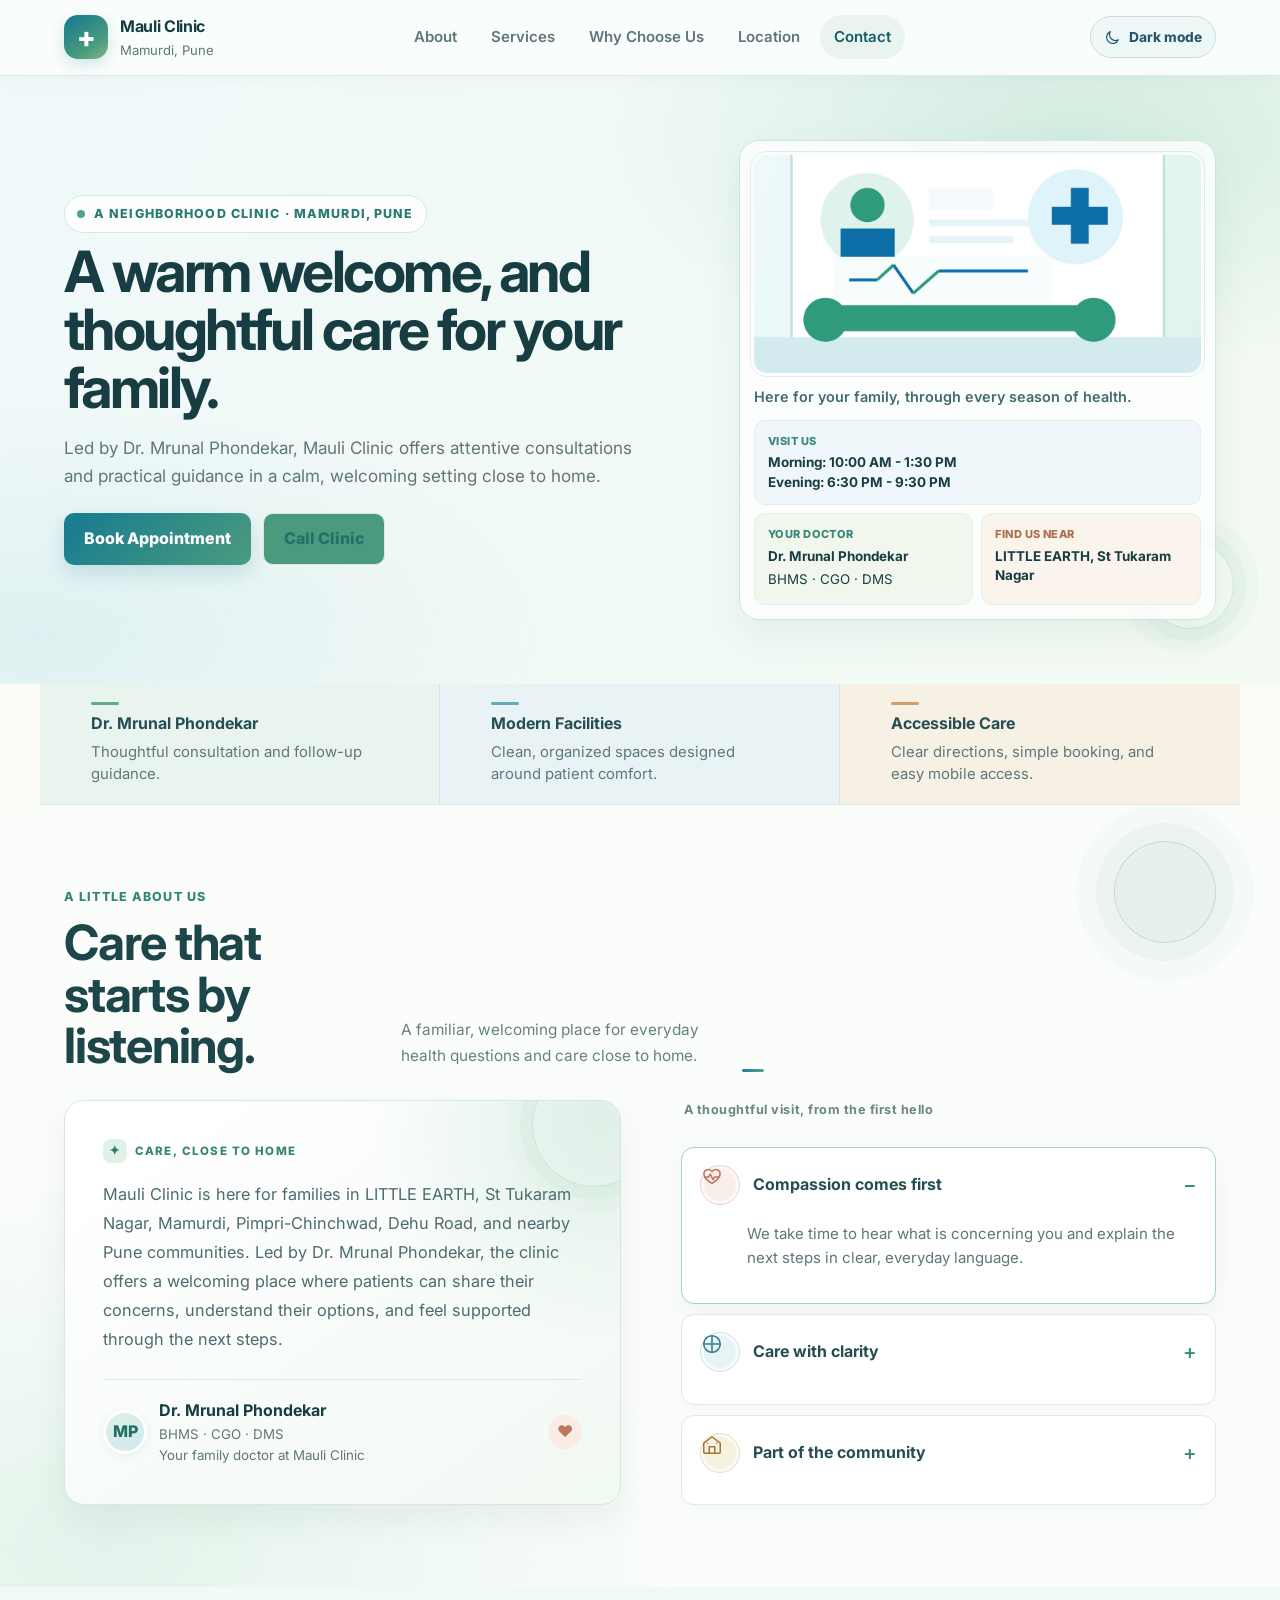
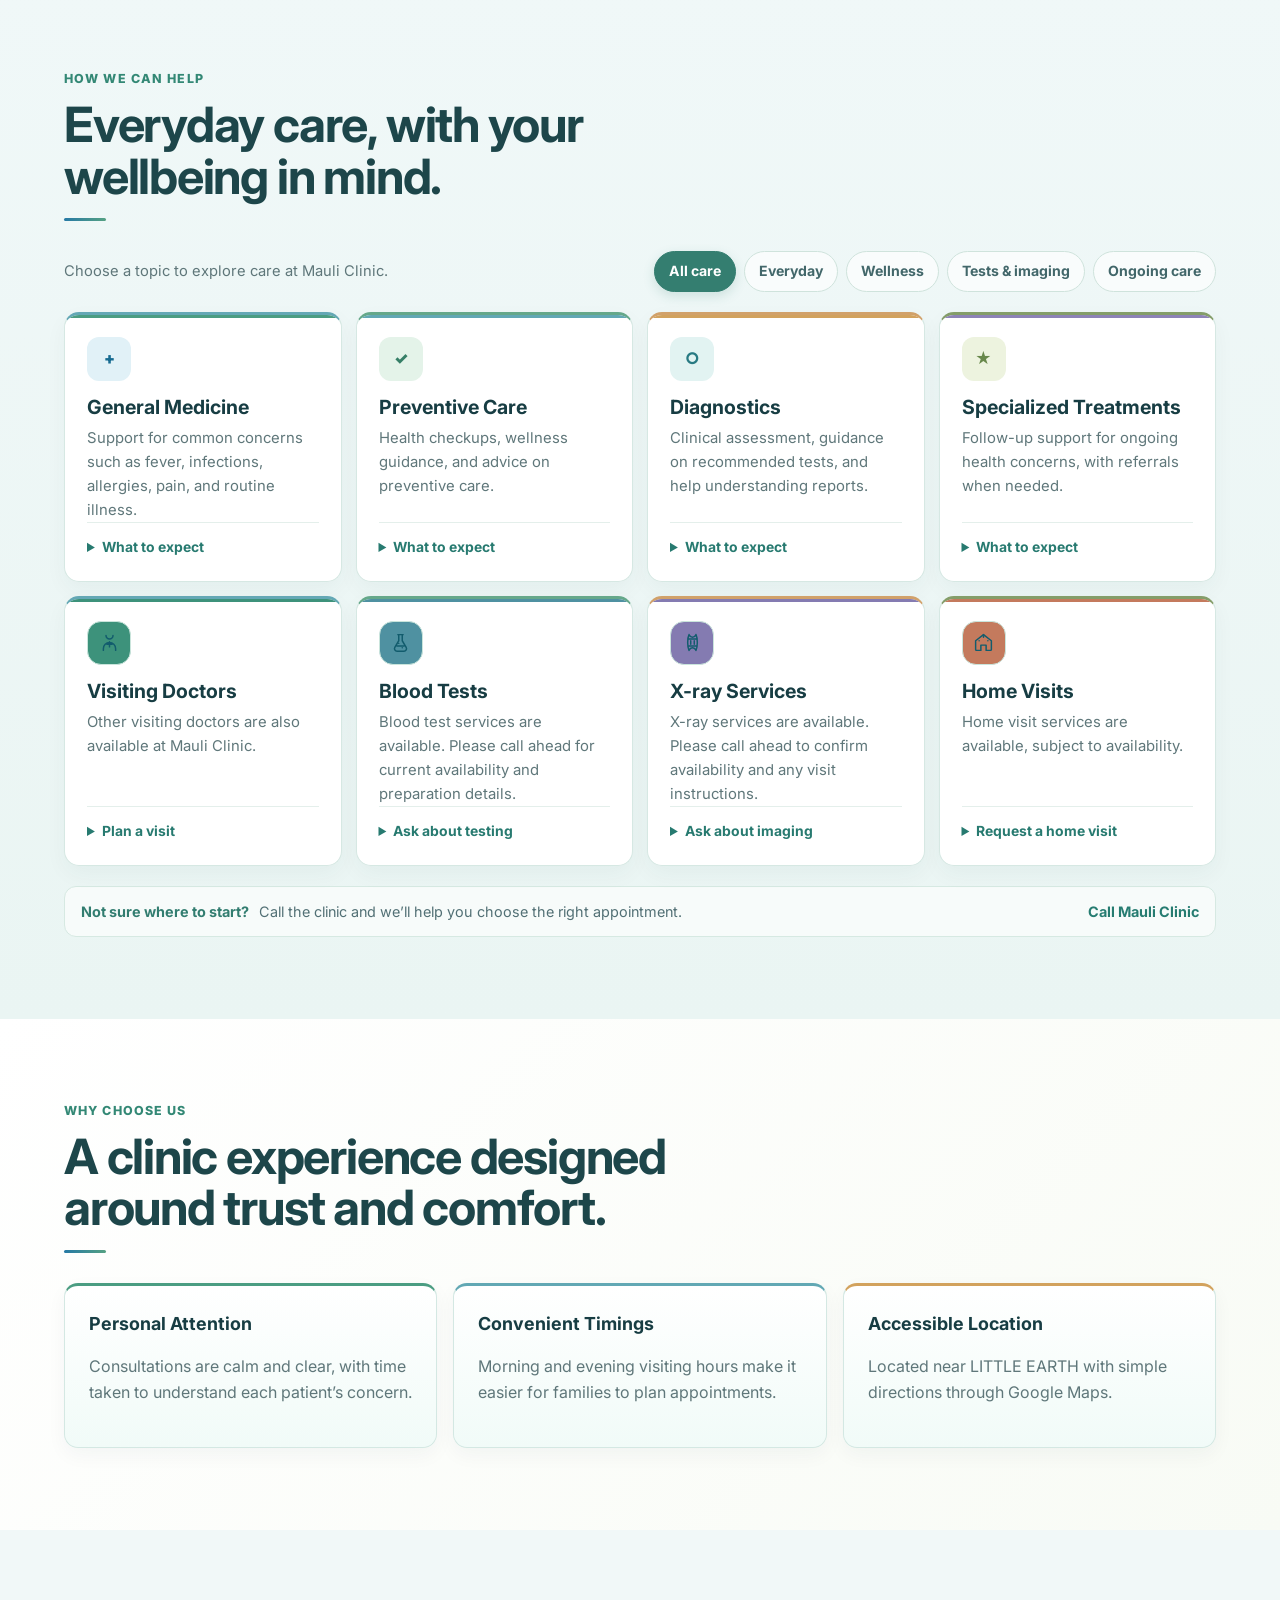
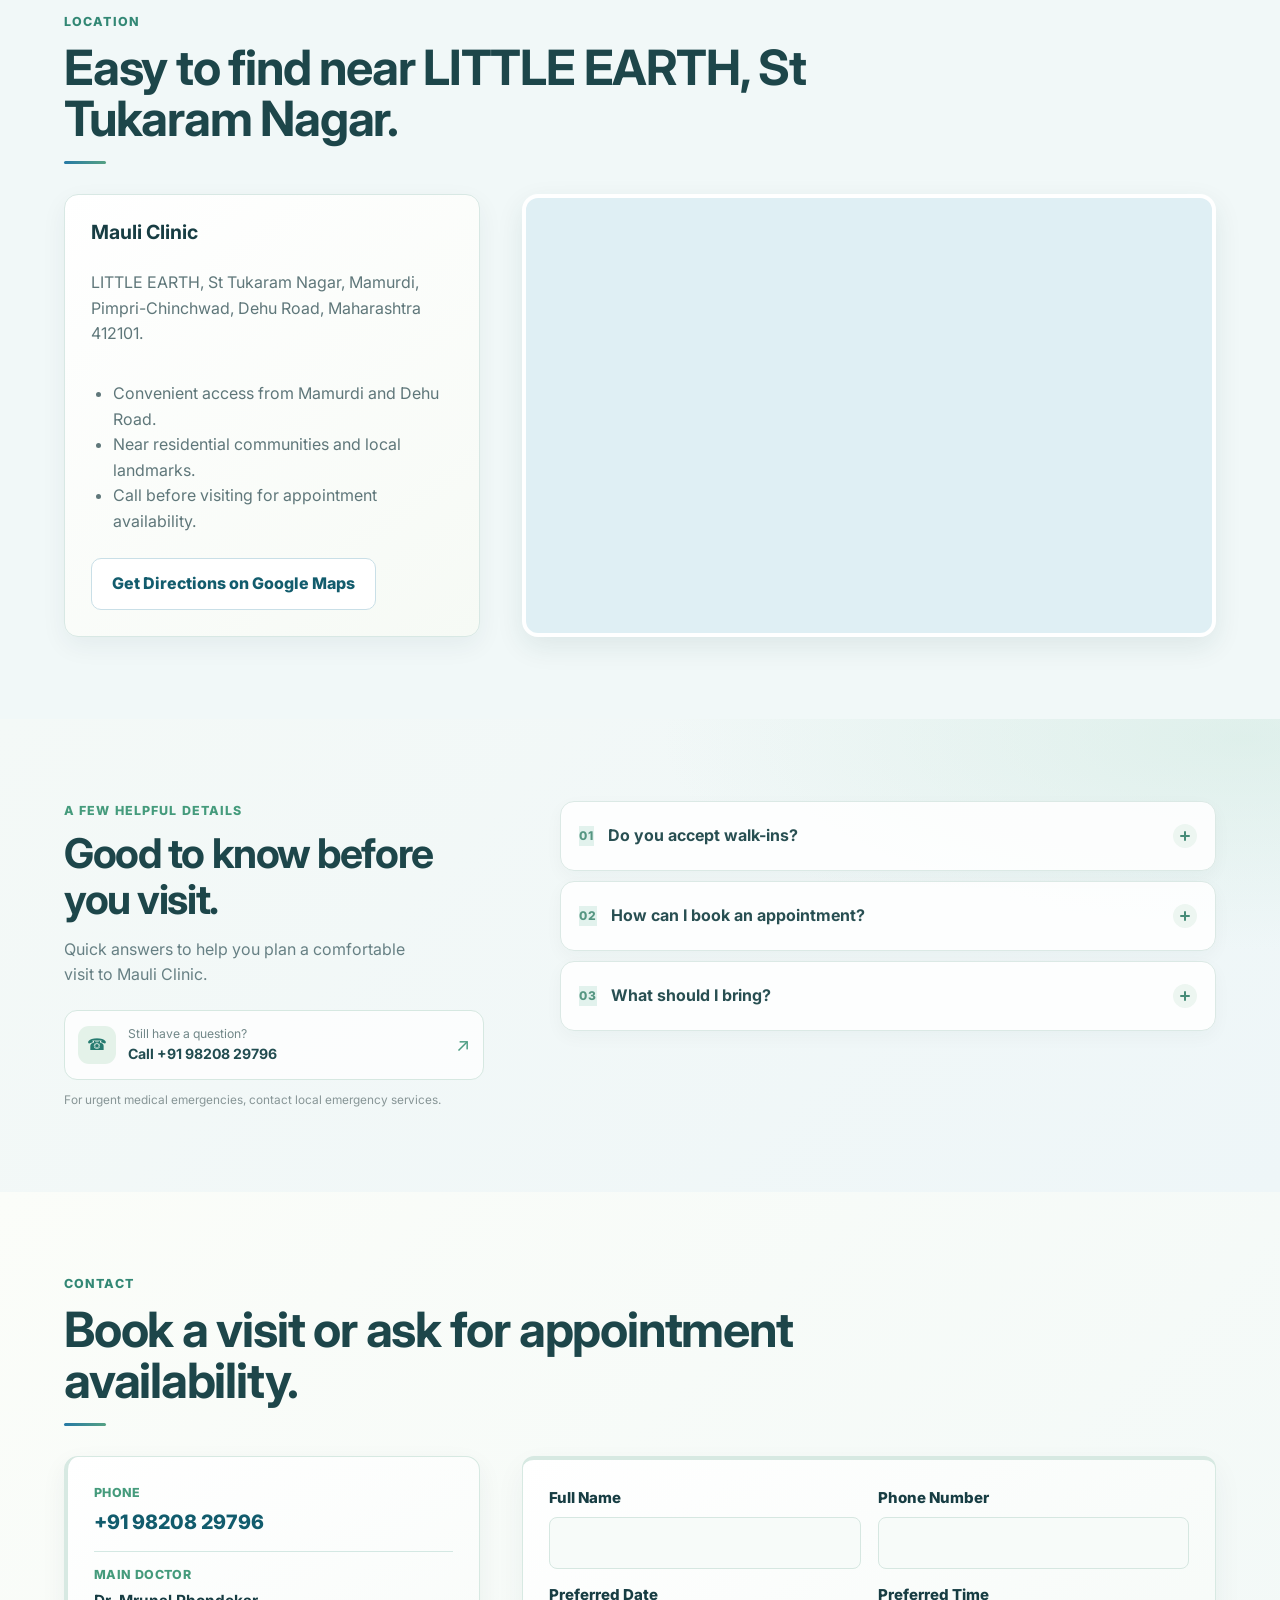
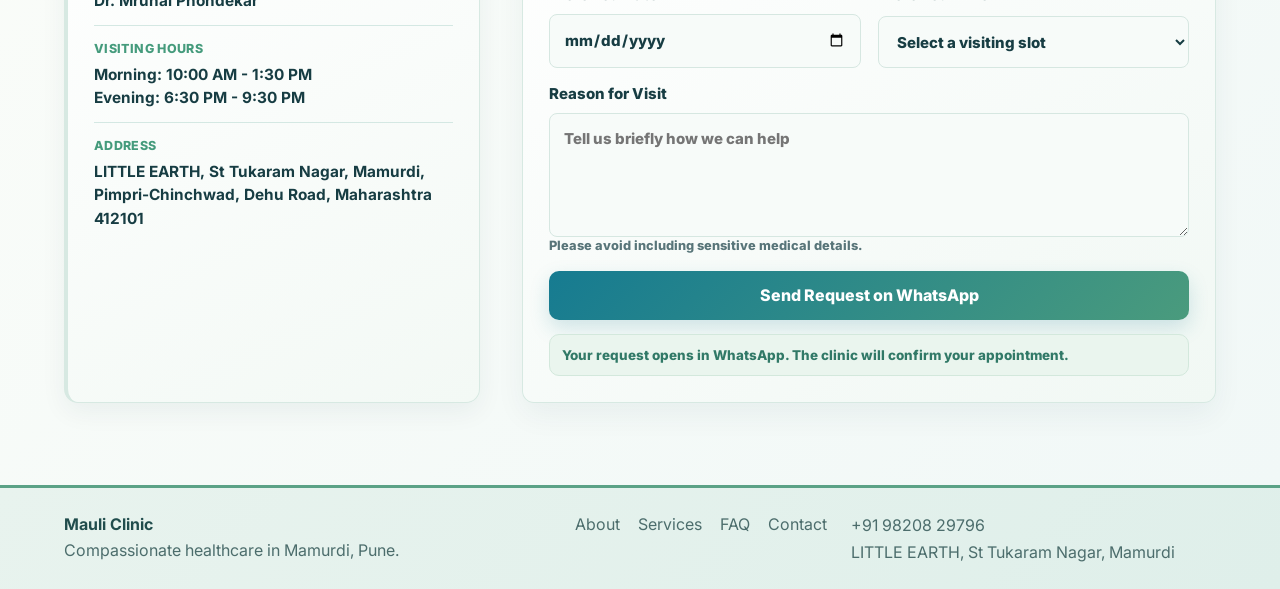
==== commit 69377840: "Keep dark-mode overrides inside the stylesheet" ====
--- a/index.html
+++ b/index.html
@@ -270,7 +270,7 @@
       .button:active,.service-filter:active,.menu-toggle:active { filter:brightness(1.12); box-shadow:0 0 0 5px var(--button-glow),0 0 24px var(--button-glow); transform:translateY(1px); }
       .button:focus-visible,.service-filter:focus-visible,.menu-toggle:focus-visible { outline:2px solid var(--button-glow); outline-offset:3px; }
       @media(prefers-reduced-motion:reduce) { .button,.service-filter,.menu-toggle { transition:none!important; } }
-    </style>/* Dark mode: mirror the light theme's calm section rhythm with readable, tinted surfaces. */
+     the light theme's calm section rhythm with readable, tinted surfaces. */
 html[data-theme="dark"] { color-scheme: dark; --ink:#edf5f2; --muted:#c3d2d3; --line:#456168; }
 html[data-theme="dark"] body { color:#e7f0ee !important; background:#132d34 !important; }
 html[data-theme="dark"] h1,html[data-theme="dark"] h2,html[data-theme="dark"] h3,html[data-theme="dark"] strong,html[data-theme="dark"] label { color:#f2f7f4 !important; }
--- a/styles.css
+++ b/styles.css
@@ -926,9 +926,6 @@
 .contact-card { border-left:4px solid #5aa887; }
 .appointment-form { border-top:4px solid #4f9eb0; }
 .site-footer { background:linear-gradient(110deg,#dcece5,#dcebf0 58%,#eee6d7); }
-html[data-th
-
-
 /* Dark mode readability: keep the light theme's hierarchy and accent cues. */
 html[data-theme="dark"]{--ink:#edf5f4;--muted:#c1d1d4;--line:#405e66;color-scheme:dark}
 html[data-theme="dark"] body{color:#e6f0f0!important;background:#122d36!important}
